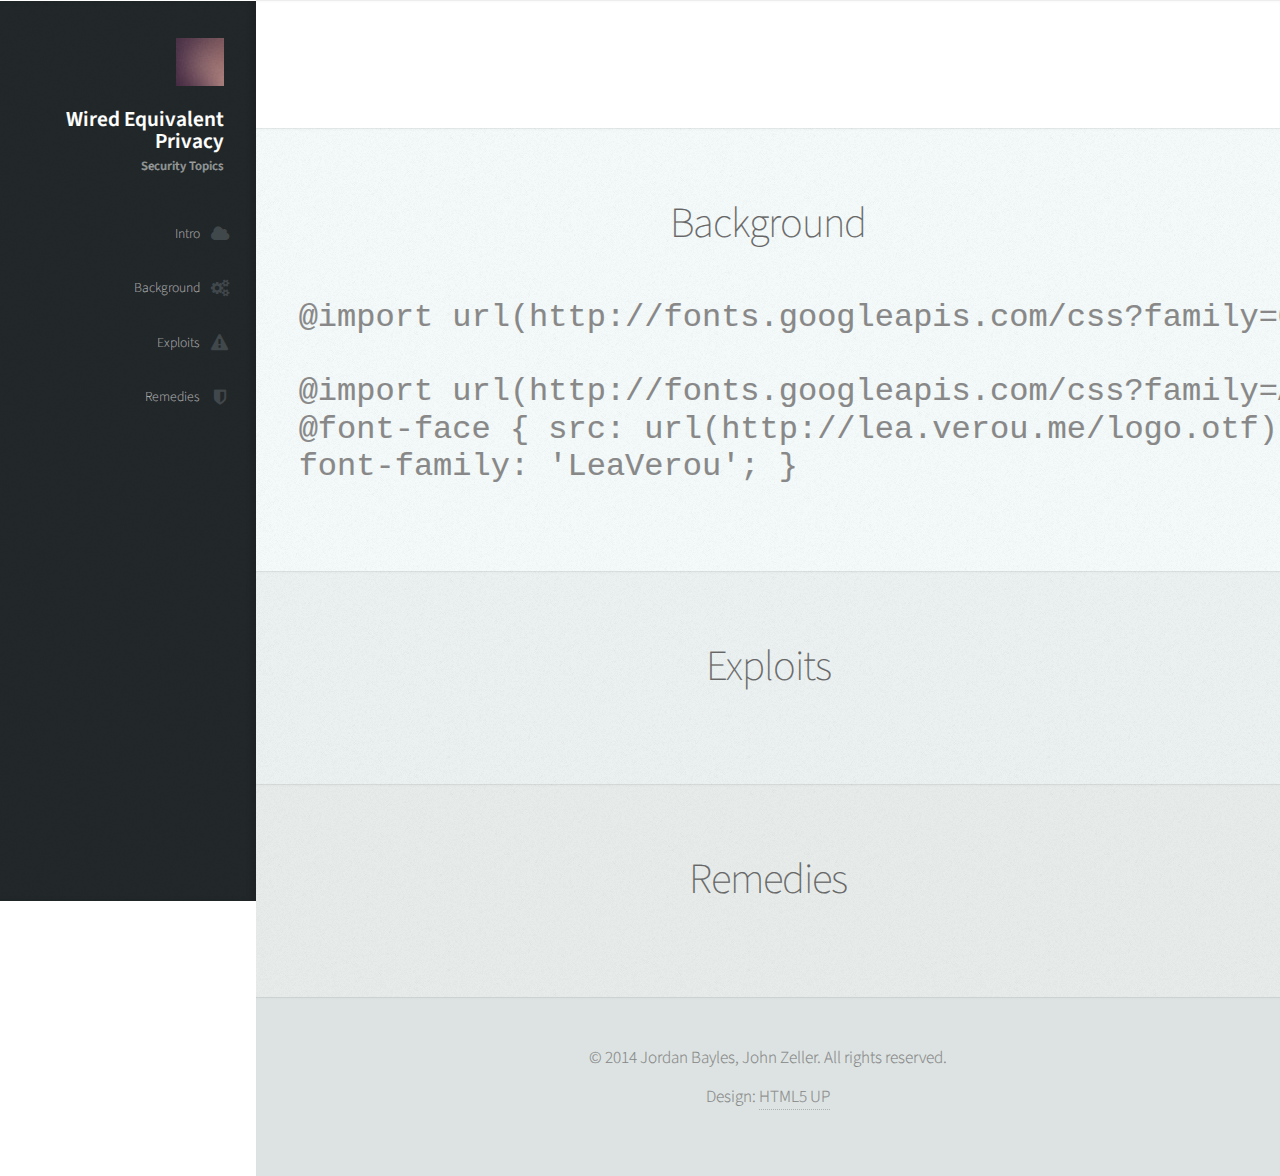
==== project/writeup/index.html @ 7724a708 "Got code inserting working" ====
<!DOCTYPE HTML>
<!--
	CONTENT:
		AUTHORS: Jordan Bayles, John Zeller
		DESCRIPTION: WEP security project for ECE 478: Network Security

	TEMPLATE:
	Prologue 1.2 by HTML5 UP
	html5up.net | @n33co
	Free for personal and commercial use under the CCA 3.0 license (html5up.net/license)
-->

<html>
	<head>
		<title>Wireless Network Security</title>
		<meta http-equiv="content-type" content="text/html; charset=utf-8" />
		<meta name="description" content="" />
		<meta name="keywords" content="" />
		<link href="http://fonts.googleapis.com/css?family=Source+Sans+Pro:200,300,400,600" rel="stylesheet" type="text/css" />
		<!--[if lte IE 8]><script src="js/html5shiv.js"></script><![endif]-->
		<script src="js/jquery.min.js"></script>
		<script src="js/skel.min.js"></script>
		<script src="js/skel-panels.min.js"></script>
		<script src="js/init.js"></script>
		<script src="https://google-code-prettify.googlecode.com/svn/loader/run_prettify.js?skin=doxy"></script>
		<noscript>
			<link rel="stylesheet" href="css/skel-noscript.css" />
			<link rel="stylesheet" href="css/style.css" />
			<link rel="stylesheet" href="css/style-wide.css" />
			<link rel="stylesheet" href="css/doxy.css" />
		</noscript>
		<!--[if lte IE 9]><link rel="stylesheet" href="css/ie9.css" /><![endif]-->
		<!--[if lte IE 8]><link rel="stylesheet" href="css/ie8.css" /><![endif]-->
	</head>
	<body>

		<!-- Header -->
			<div id="header" class="skel-panels-fixed">

				<div class="top">

					<!-- Logo -->
						<div id="logo">
							<span class="image avatar48"><img src="images/avatar.jpg" alt="" /></span>
							<h1 id="title">Wired Equivalent Privacy<h1>
              <span class="byline">Security Topics</span>
						</div>

					<!-- Nav -->
						<nav id="nav">
							<!--

								Prologue's nav expects links in one of two formats:
								
								1. Hash link (scrolls to a different section within the page)
								
								   <li><a href="#foobar" id="foobar-link" class="skel-panels-ignoreHref"><span class="fa fa-whatever-icon-you-want">Foobar</span></a></li>

								2. Standard link (sends the user to another page/site)

								   <li><a href="http://foobar.tld"><span class="fa fa-whatever-icon-you-want">Foobar</span></a></li>

							-->
							<ul>
								<li><a href="#top" id="top-link" class="skel-panels-ignoreHref"><span class="fa fa-cloud">Intro</span></a></li>
								<li><a href="#background" id="portfolio-link" class="skel-panels-ignoreHref"><span class="fa fa-cogs">Background</span></a></li>
								<li><a href="#exploits" id="about-link" class="skel-panels-ignoreHref"><span class="fa fa-exclamation-triangle">Exploits</span></a></li>
								<li><a href="#remedies" id="contact-link" class="skel-panels-ignoreHref"><span class="fa fa-shield">Remedies</span></a></li>
							</ul>
						</nav>

				</div>

				<div class="bottom">

					<!-- Social Icons
						<ul class="icons">
							<li><a href="#" class="fa fa-twitter solo"><span>Twitter</span></a></li>
							<li><a href="#" class="fa fa-facebook solo"><span>Facebook</span></a></li>
							<li><a href="#" class="fa fa-github solo"><span>Github</span></a></li>
							<li><a href="#" class="fa fa-dribbble solo"><span>Dribbble</span></a></li>
							<li><a href="#" class="fa fa-envelope solo"><span>Email</span></a></li>
						</ul>
					-->

				</div>

			</div>

		<!-- Main -->
			<div id="main">

				<!-- Intro -->
					<section id="top" class="one">
						<div class="container">

							<header>
							</header>

							<footer>
							</footer>

						</div>
					</section>

				<!-- Background -->
					<section id="background" class="two">
						<div class="container">

							<header>
								<h2>Background</h2>
							</header>
<pre class="prettyprint linenums">
@import url(http://fonts.googleapis.com/css?family=Questrial);

@import url(http://fonts.googleapis.com/css?family=Arvo);
@font-face { src: url(http://lea.verou.me/logo.otf);
font-family: 'LeaVerou'; }
</pre>
						</div>
					</section>

				<!-- Exploits -->
					<section id="exploits" class="three">
						<div class="container">

							<header>
								<h2>Exploits</h2>
							</header>

						</div>
					</section>

				<!-- Remedies -->
					<section id="remedies" class="four">
						<div class="container">

							<header>
								<h2>Remedies</h2>
							</header>

						</div>
					</section>

			</div>

		<!-- Footer -->
			<div id="footer">
				<!-- Copyright -->
					<div class="copyright">
						<p>&copy; 2014 Jordan Bayles, John Zeller. All rights reserved.</p>
						<ul class="menu">
							<li>Design: <a href="http://html5up.net">HTML5 UP</a></li>
						</ul>
					</div>
			</div>

	</body>
</html>
---- project/writeup/css/skel-noscript.css ----
/* Resets (http://meyerweb.com/eric/tools/css/reset/ | v2.0 | 20110126 | License: none (public domain)) */

	html,body,div,span,applet,object,iframe,h1,h2,h3,h4,h5,h6,p,blockquote,pre,a,abbr,acronym,address,big,cite,code,del,dfn,em,img,ins,kbd,q,s,samp,small,strike,strong,sub,sup,tt,var,b,u,i,center,dl,dt,dd,ol,ul,li,fieldset,form,label,legend,table,caption,tbody,tfoot,thead,tr,th,td,article,aside,canvas,details,embed,figure,figcaption,footer,header,hgroup,menu,nav,output,ruby,section,summary,time,mark,audio,video{margin:0;padding:0;border:0;font-size:100%;font:inherit;vertical-align:baseline;}article,aside,details,figcaption,figure,footer,header,hgroup,menu,nav,section{display:block;}body{line-height:1;}ol,ul{list-style:none;}blockquote,q{quotes:none;}blockquote:before,blockquote:after,q:before,q:after{content:'';content:none;}table{border-collapse:collapse;border-spacing:0;}body{-webkit-text-size-adjust:none}

/* Box Model */

	*, *:before, *:after {
		-moz-box-sizing: border-box;
		-webkit-box-sizing: border-box;
		-o-box-sizing: border-box;
		-ms-box-sizing: border-box;
		box-sizing: border-box;
	}

/* Container */

	body {
		min-width: 1200px;
	}

	.container {
		width: 1200px;
		margin-left: auto;
		margin-right: auto;
	}

	/* Modifiers */
	
		.container.small {
			width: 900px;
		}

		.container.big {
			width: 100%;
			max-width: 1500px;
			min-width: 1200px;
		}

/* Grid */

	/* Cells */

		.\31 2u { width: 100% }
		.\31 1u { width: 91.6666666667% }
		.\31 0u { width: 83.3333333333% }
		.\39 u { width: 75% }
		.\38 u { width: 66.6666666667% }
		.\37 u { width: 58.3333333333% }
		.\36 u { width: 50% }
		.\35 u { width: 41.6666666667% }
		.\34 u { width: 33.3333333333% }
		.\33 u { width: 25% }
		.\32 u { width: 16.6666666667% }
		.\31 u { width: 8.3333333333% }
		.\-11u { margin-left: 91.6666666667% }
		.\-10u { margin-left: 83.3333333333% }
		.\-9u { margin-left: 75% }
		.\-8u { margin-left: 66.6666666667% }
		.\-7u { margin-left: 58.3333333333% }
		.\-6u { margin-left: 50% }
		.\-5u { margin-left: 41.6666666667% }
		.\-4u { margin-left: 33.3333333333% }
		.\-3u { margin-left: 25% }
		.\-2u { margin-left: 16.6666666667% }
		.\-1u { margin-left: 8.3333333333% }

		.row > * {
			padding: 40px 0 0 40px;
			float: left;
			-moz-box-sizing: border-box;
			-webkit-box-sizing: border-box;
			-o-box-sizing: border-box;
			-ms-box-sizing: border-box;
			box-sizing: border-box;
		}

		.row + .row > * {
			padding-top: 40px;
		}

		.row {
			margin-left: -40px;
		}

	/* Rows */

		.row:after {
			content: '';
			display: block;
			clear: both;
			height: 0;
		}

		.row:first-child > * {
			padding-top: 0;
		}

		.row > * {
			padding-top: 0;
		}

		/* Modifiers */

			/* Flush */

				.row.flush {
					margin-left: 0;
				}

				.row.flush > * {
					padding: 0 !important;
				}

			/* Quarter */

				.row.quarter > * {
					padding: 10px 0 0 10px;
				}

				.row.quarter + .row.quarter > * {
					padding-top: 10px;
				}

				.row.quarter {
					margin-left: -10px;
				}

			/* Half */

				.row.half > * {
					padding: 20px 0 0 20px;
				}

				.row.half + .row.half > * {
					padding-top: 20px;
				}

				.row.half {
					margin-left: -20px;
				}

			/* One and (a) Half */

				.row.oneandhalf > * {
					padding: 60px 0 0 60px;
				}

				.row.oneandhalf + .row.oneandhalf > * {
					padding-top: 60px;
				}

				.row.oneandhalf {
					margin-left: -60px;
				}

			/* Double */

				.row.double > * {
					padding: 80px 0 0 80px;
				}

				.row.double + .row.double > * {
					padding-top: 80px;
				}

				.row.double {
					margin-left: -80px;
				}
---- project/writeup/css/style.css ----
@charset 'UTF-8';

@font-face{font-family:'FontAwesome';src:url('font/fontawesome-webfont.eot?v=4.0.1');src:url('font/fontawesome-webfont.eot?#iefix&v=4.0.1') format('embedded-opentype'),url('font/fontawesome-webfont.woff?v=4.0.1') format('woff'),url('font/fontawesome-webfont.ttf?v=4.0.1') format('truetype'),url('font/fontawesome-webfont.svg?v=4.0.1#fontawesomeregular') format('svg');font-weight:normal;font-style:normal}

/*
	Prologue 1.2 by HTML5 UP
	html5up.net | @n33co
	Free for personal and commercial use under the CCA 3.0 license (html5up.net/license)
*/

/*********************************************************************************/
/* Basic                                                                         */
/*********************************************************************************/

	body
	{
		background: #fff;
	}

	body,input,textarea,select
	{
		font-family: 'Source Sans Pro', sans-serif;
		font-size: 19pt;
		font-weight: 300;
		line-height: 1.75em;
		color: #888;
		-webkit-text-stroke: 0.15px;
	}

	h1,h2,h3,h4,h5,h6
	{
		font-weight: 200;
		color: #666;
		line-height: 1.5em;
	}
	
		h1 a, h2 a, h3 a, h4 a, h5 a, h6 a
		{
			color: inherit;
			text-decoration: none;
		}

		h1 strong, h2 strong, h3 strong, h4 strong, h5 strong, h6 strong
		{
			font-weight: 300;
		}
		
		h2
		{
			font-size: 2em;
			letter-spacing: -1px;
		}
		
			h2.alt
			{
				color: #888;
			}
			
			h2.alt strong
			{
				color: #666;
			}

		h3
		{
			font-size: 1.5em;
		}

	header
	{
		margin: 0 0 2em 0;
	}

	footer
	{
		margin: 2em 0 0 0;
	}

	strong, b
	{
		font-weight: 300;
		color: #666;
	}
	
	em, i
	{
		font-style: italic;
	}

	a
	{
		text-decoration: none;
		color: inherit;
		border-bottom: dotted 1px rgba(128,128,128,0.5);
		-moz-transition: color 0.35s ease-in-out, border-bottom-color 0.35s ease-in-out;
		-webkit-transition: color 0.35s ease-in-out, border-bottom-color 0.35s ease-in-out;
		-o-transition: color 0.35s ease-in-out, border-bottom-color 0.35s ease-in-out;
		-ms-transition: color 0.35s ease-in-out, border-bottom-color 0.35s ease-in-out;
		transition: color 0.35s ease-in-out, border-bottom-color 0.35s ease-in-out;
		outline: 0;
	}

		a:hover
		{
			color: #E27689;
			border-bottom-color: rgba(255,255,255,0);
		}

	sub
	{
		position: relative;
		top: 0.5em;
		font-size: 0.8em;
	}
	
	sup
	{
		position: relative;
		top: -0.5em;
		font-size: 0.8em;
	}
	
	hr
	{
		border: 0;
		border-top: solid 1px #ddd;
	}
	
	blockquote
	{
		border-left: solid 0.5em #ddd;
		padding: 1em 0 1em 2em;
		font-style: italic;
	}
	
	p, ul, ol, dl, table
	{
		margin-bottom: 2em;
	}

	br.clear
	{
		clear: both;
	}

	/* Sections/Articles */
	
		section,
		article
		{
			margin-bottom: 3em;
		}
		
		section > :last-child,
		article > :last-child,
		section > .container > :last-child,
		article > .container > :last-child
		{
			margin-bottom: 0;
		}

		section:last-child,
		article:last-child
		{
			margin-bottom: 0;
		}

		.row > section,
		.row > article
		{
			margin-bottom: 0;
		}

	/* Images */

		.image
		{
			display: inline-block;
			border: 0;
		}
		
			.image img
			{
				display: block;
				width: 100%;
			}
			
			.image.avatar48
			{
				width: 48px;
				height: 48px;
				background: #f00;
			}
			
				.image.avatar48 img
				{
					width: 48px;
					height: 48px;
				}

			.image.full
			{
				display: block;
				width: 100%;
			}
			
			.image.featured
			{
				display: block;
				width: 100%;
				margin: 0 0 2em 0;
			}
			
			.image.left
			{
				float: left;
				margin: 0 2em 2em 0;
			}
			
			.image.centered
			{
				display: block;
				margin: 0 0 2em 0;
			}

				.image.centered img
				{
					margin: 0 auto;
					width: auto;
				}

	/* Lists */

		ul.default
		{
			list-style: disc;
			padding-left: 1em;
		}
		
			ul.default li
			{
				padding-left: 0.5em;
			}		

		ul.icons
		{
			cursor: default;
		}	
		
			ul.icons li
			{
				display: inline-block;
			}
			
				ul.icons a
				{
					display: inline-block;
					width: 2em;
					height: 2em;
					line-height: 2em;
					text-align: center;
					border: 0;
				}

		ul.menu
		{
			cursor: default;
		}
		
			ul.menu li
			{
				display: inline-block;
				line-height: 1em;
				border-left: solid 1px rgba(128,128,128,0.35);
				padding: 0 0 0 0.5em;
				margin: 0 0 0 0.5em;
			}
			
			ul.menu li:first-child
			{
				border-left: 0;
				padding-left: 0;
				margin-left: 0;
			}

		ol.default
		{
			list-style: decimal;
			padding-left: 1.25em;
		}

			ol.default li
			{
				padding-left: 0.25em;
			}

	/* Forms */

		form
		{
		}
		
			form label
			{
				display: block;
				text-align: left;
				margin-bottom: 0.5em;
			}
		
			form input.text,
			form select,
			form textarea
			{
				position: relative;
				-webkit-appearance: none;
				display: block;
				border: 0;
				background: #fff;
				background: rgba(255,255,255,0.75);
				width: 100%;
				border-radius: 0.35em;
				padding: 0.75em 1em 0.75em 1em;
				box-shadow: inset 0 0.1em 0.1em 0 rgba(0,0,0,0.05);
				border: solid 1px rgba(0,0,0,0.15);
				-moz-transition: all 0.35s ease-in-out;
				-webkit-transition: all 0.35s ease-in-out;
				-o-transition: all 0.35s ease-in-out;
				-ms-transition: all 0.35s ease-in-out;
				transition: all 0.35s ease-in-out;
			}

				form input.text:hover,
				form select:hover,
				form textarea:hover
				{
				}

				form input.text:focus,
				form select:focus,
				form textarea:focus
				{
					box-shadow: 0 0 2px 1px #8ededc;
					background: #fff;
				}
				
				form textarea
				{
					min-height: 14em;
				}

				form .formerize-placeholder
				{
					color: #555 !important;
				}

				form ::-webkit-input-placeholder
				{
					color: #555 !important;
				}

				form :-moz-placeholder
				{
					color: #555 !important;
				}

				form ::-moz-placeholder
				{
					color: #555 !important;
				}

				form :-ms-input-placeholder
				{
					color: #555 !important;
				}

				form ::-moz-focus-inner
				{
					border: 0;
				}
			
	/* Tables */
	
		table
		{
			width: 100%;
		}
		
			table.default
			{
				width: 100%;
				text-align: left;
			}
			
				table.default tbody tr:nth-child(2n+2)
				{
					background: #f4f4f4;
				}
				
				table.default td
				{
					padding: 0.5em 1em 0.5em 1em;
				}
				
				table.default th
				{
					text-align: left;
					padding: 0.5em 1em 0.5em 1em;
					color: #fff;
					background: #222729 url('images/overlay.png');
				}
			
				table.default thead
				{
					background: #444;
					color: #fff;
				}
				
				table.default tfoot
				{
					background: #eee;
				}
				
				table.default tbody
				{
				}

	/* Buttons */
		
		.button
		{
			position: relative;
			display: inline-block;
			border-radius: 0.35em;
			color: #fff !important;
			text-decoration: none;
			padding: 0.75em 2.5em 0.75em 2.5em;
			background-color: #8ebebc;
			border: 0;
			cursor: pointer;
			background-image: -moz-linear-gradient(top, rgba(0,0,0,0), rgba(0,0,0,0.15)), url('images/overlay.png');
			background-image: -webkit-linear-gradient(top, rgba(0,0,0,0), rgba(0,0,0,0.15)), url('images/overlay.png');
			background-image: -o-linear-gradient(top, rgba(0,0,0,0), rgba(0,0,0,0.15)), url('images/overlay.png');
			background-image: -ms-linear-gradient(top, rgba(0,0,0,0), rgba(0,0,0,0.15)), url('images/overlay.png');
			background-image: linear-gradient(top, rgba(0,0,0,0), rgba(0,0,0,0.15)), url('images/overlay.png');			
			-moz-transition: background-color 0.35s ease-in-out;
			-webkit-transition: background-color 0.35s ease-in-out;
			-o-transition: background-color 0.35s ease-in-out;
			-ms-transition: background-color 0.35s ease-in-out;
			transition: background-color 0.35s ease-in-out;
		}

			.button:hover
			{
				background-color: #9ececc;
			}
			
			.button:active
			{
				background-color: #7eaeac;
			}
		
	/* Item */
	
		.item
		{
			box-shadow: 0 0.05em 0.15em 0 rgba(0,0,0,0.05);
			margin-bottom: 40px;
		}

		.item header
		{
			background: #fff;
			margin: 0;
			padding: 1em 0 1em 0;
			font-size: 0.8em;
		}

		.item header h3
		{
			font-size: 1em;
		}

/*********************************************************************************/
/* Code / pre 
/*********************************************************************************/
pre {
	font-family: "Courier New", 'Consolas', Monaco, 'Andale Mono', 'Lucida Console', monospace;
	hyphens: none;
	text-align:left;
	font-size: 1.5em;
}

/*********************************************************************************/
/* Icons                                                                         */
/* Powered by Font Awesome by Dave Gandy | http://fontawesome.io                 */
/* Licensed under the SIL OFL 1.1 (font), MIT (CSS)                              */
/*********************************************************************************/

	.fa
	{
		text-decoration: none;
	}

		.fa.solo
		{
		}
		
			.fa.solo span
			{
				display: none;
			}

		.fa:before
		{
			display:inline-block;
			font-family: FontAwesome;
			font-size: 1.25em;
			text-decoration: none;
			font-style: normal;
			font-weight: normal;
			line-height: 1;
			-webkit-font-smoothing:antialiased;
			-moz-osx-font-smoothing:grayscale;
		}

		.fa-lg{font-size:1.3333333333333333em;line-height:.75em;vertical-align:-15%}
		.fa-2x{font-size:2em}
		.fa-3x{font-size:3em}
		.fa-4x{font-size:4em}
		.fa-5x{font-size:5em}
		.fa-fw{width:1.2857142857142858em;text-align:center}
		.fa-ul{padding-left:0;margin-left:2.142857142857143em;list-style-type:none}.fa-ul>li{position:relative}
		.fa-li{position:absolute;left:-2.142857142857143em;width:2.142857142857143em;top:.14285714285714285em;text-align:center}.fa-li.fa-lg{left:-1.8571428571428572em}
		.fa-border{padding:.2em .25em .15em;border:solid .08em #eee;border-radius:.1em}
		.pull-right{float:right}
		.pull-left{float:left}
		.fa.pull-left{margin-right:.3em}
		.fa.pull-right{margin-left:.3em}
		.fa-spin{-webkit-animation:spin 2s infinite linear;-moz-animation:spin 2s infinite linear;-o-animation:spin 2s infinite linear;animation:spin 2s infinite linear}
		@-moz-keyframes spin{0%{-moz-transform:rotate(0deg)} 100%{-moz-transform:rotate(359deg)}}@-webkit-keyframes spin{0%{-webkit-transform:rotate(0deg)} 100%{-webkit-transform:rotate(359deg)}}@-o-keyframes spin{0%{-o-transform:rotate(0deg)} 100%{-o-transform:rotate(359deg)}}@-ms-keyframes spin{0%{-ms-transform:rotate(0deg)} 100%{-ms-transform:rotate(359deg)}}@keyframes spin{0%{transform:rotate(0deg)} 100%{transform:rotate(359deg)}}.fa-rotate-90{filter:progid:DXImageTransform.Microsoft.BasicImage(rotation=1);-webkit-transform:rotate(90deg);-moz-transform:rotate(90deg);-ms-transform:rotate(90deg);-o-transform:rotate(90deg);transform:rotate(90deg)}
		.fa-rotate-180{filter:progid:DXImageTransform.Microsoft.BasicImage(rotation=2);-webkit-transform:rotate(180deg);-moz-transform:rotate(180deg);-ms-transform:rotate(180deg);-o-transform:rotate(180deg);transform:rotate(180deg)}
		.fa-rotate-270{filter:progid:DXImageTransform.Microsoft.BasicImage(rotation=3);-webkit-transform:rotate(270deg);-moz-transform:rotate(270deg);-ms-transform:rotate(270deg);-o-transform:rotate(270deg);transform:rotate(270deg)}
		.fa-flip-horizontal{filter:progid:DXImageTransform.Microsoft.BasicImage(rotation=0, mirror=1);-webkit-transform:scale(-1, 1);-moz-transform:scale(-1, 1);-ms-transform:scale(-1, 1);-o-transform:scale(-1, 1);transform:scale(-1, 1)}
		.fa-flip-vertical{filter:progid:DXImageTransform.Microsoft.BasicImage(rotation=2, mirror=1);-webkit-transform:scale(1, -1);-moz-transform:scale(1, -1);-ms-transform:scale(1, -1);-o-transform:scale(1, -1);transform:scale(1, -1)}
		.fa-stack{position:relative;display:inline-block;width:2em;height:2em;line-height:2em;vertical-align:middle}
		.fa-stack-1x,.fa-stack-2x{position:absolute;left:0;width:100%;text-align:center}
		.fa-stack-1x{line-height:inherit}
		.fa-stack-2x{font-size:2em}
		.fa-inverse{color:#fff}
		.fa-glass:before{content:"\f000"}
		.fa-music:before{content:"\f001"}
		.fa-search:before{content:"\f002"}
		.fa-envelope-o:before{content:"\f003"}
		.fa-heart:before{content:"\f004"}
		.fa-star:before{content:"\f005"}
		.fa-star-o:before{content:"\f006"}
		.fa-user:before{content:"\f007"}
		.fa-film:before{content:"\f008"}
		.fa-th-large:before{content:"\f009"}
		.fa-th:before{content:"\f00a"}
		.fa-th-list:before{content:"\f00b"}
		.fa-check:before{content:"\f00c"}
		.fa-times:before{content:"\f00d"}
		.fa-search-plus:before{content:"\f00e"}
		.fa-search-minus:before{content:"\f010"}
		.fa-power-off:before{content:"\f011"}
		.fa-signal:before{content:"\f012"}
		.fa-gear:before,.fa-cog:before{content:"\f013"}
		.fa-trash-o:before{content:"\f014"}
		.fa-home:before{content:"\f015"}
		.fa-file-o:before{content:"\f016"}
		.fa-clock-o:before{content:"\f017"}
		.fa-road:before{content:"\f018"}
		.fa-download:before{content:"\f019"}
		.fa-arrow-circle-o-down:before{content:"\f01a"}
		.fa-arrow-circle-o-up:before{content:"\f01b"}
		.fa-inbox:before{content:"\f01c"}
		.fa-play-circle-o:before{content:"\f01d"}
		.fa-rotate-right:before,.fa-repeat:before{content:"\f01e"}
		.fa-refresh:before{content:"\f021"}
		.fa-list-alt:before{content:"\f022"}
		.fa-lock:before{content:"\f023"}
		.fa-flag:before{content:"\f024"}
		.fa-headphones:before{content:"\f025"}
		.fa-volume-off:before{content:"\f026"}
		.fa-volume-down:before{content:"\f027"}
		.fa-volume-up:before{content:"\f028"}
		.fa-qrcode:before{content:"\f029"}
		.fa-barcode:before{content:"\f02a"}
		.fa-tag:before{content:"\f02b"}
		.fa-tags:before{content:"\f02c"}
		.fa-book:before{content:"\f02d"}
		.fa-bookmark:before{content:"\f02e"}
		.fa-print:before{content:"\f02f"}
		.fa-camera:before{content:"\f030"}
		.fa-font:before{content:"\f031"}
		.fa-bold:before{content:"\f032"}
		.fa-italic:before{content:"\f033"}
		.fa-text-height:before{content:"\f034"}
		.fa-text-width:before{content:"\f035"}
		.fa-align-left:before{content:"\f036"}
		.fa-align-center:before{content:"\f037"}
		.fa-align-right:before{content:"\f038"}
		.fa-align-justify:before{content:"\f039"}
		.fa-list:before{content:"\f03a"}
		.fa-dedent:before,.fa-outdent:before{content:"\f03b"}
		.fa-indent:before{content:"\f03c"}
		.fa-video-camera:before{content:"\f03d"}
		.fa-picture-o:before{content:"\f03e"}
		.fa-pencil:before{content:"\f040"}
		.fa-map-marker:before{content:"\f041"}
		.fa-adjust:before{content:"\f042"}
		.fa-tint:before{content:"\f043"}
		.fa-edit:before,.fa-pencil-square-o:before{content:"\f044"}
		.fa-share-square-o:before{content:"\f045"}
		.fa-check-square-o:before{content:"\f046"}
		.fa-move:before{content:"\f047"}
		.fa-step-backward:before{content:"\f048"}
		.fa-fast-backward:before{content:"\f049"}
		.fa-backward:before{content:"\f04a"}
		.fa-play:before{content:"\f04b"}
		.fa-pause:before{content:"\f04c"}
		.fa-stop:before{content:"\f04d"}
		.fa-forward:before{content:"\f04e"}
		.fa-fast-forward:before{content:"\f050"}
		.fa-step-forward:before{content:"\f051"}
		.fa-eject:before{content:"\f052"}
		.fa-chevron-left:before{content:"\f053"}
		.fa-chevron-right:before{content:"\f054"}
		.fa-plus-circle:before{content:"\f055"}
		.fa-minus-circle:before{content:"\f056"}
		.fa-times-circle:before{content:"\f057"}
		.fa-check-circle:before{content:"\f058"}
		.fa-question-circle:before{content:"\f059"}
		.fa-info-circle:before{content:"\f05a"}
		.fa-crosshairs:before{content:"\f05b"}
		.fa-times-circle-o:before{content:"\f05c"}
		.fa-check-circle-o:before{content:"\f05d"}
		.fa-ban:before{content:"\f05e"}
		.fa-arrow-left:before{content:"\f060"}
		.fa-arrow-right:before{content:"\f061"}
		.fa-arrow-up:before{content:"\f062"}
		.fa-arrow-down:before{content:"\f063"}
		.fa-mail-forward:before,.fa-share:before{content:"\f064"}
		.fa-resize-full:before{content:"\f065"}
		.fa-resize-small:before{content:"\f066"}
		.fa-plus:before{content:"\f067"}
		.fa-minus:before{content:"\f068"}
		.fa-asterisk:before{content:"\f069"}
		.fa-exclamation-circle:before{content:"\f06a"}
		.fa-gift:before{content:"\f06b"}
		.fa-leaf:before{content:"\f06c"}
		.fa-fire:before{content:"\f06d"}
		.fa-eye:before{content:"\f06e"}
		.fa-eye-slash:before{content:"\f070"}
		.fa-warning:before,.fa-exclamation-triangle:before{content:"\f071"}
		.fa-plane:before{content:"\f072"}
		.fa-calendar:before{content:"\f073"}
		.fa-random:before{content:"\f074"}
		.fa-comment:before{content:"\f075"}
		.fa-magnet:before{content:"\f076"}
		.fa-chevron-up:before{content:"\f077"}
		.fa-chevron-down:before{content:"\f078"}
		.fa-retweet:before{content:"\f079"}
		.fa-shopping-cart:before{content:"\f07a"}
		.fa-folder:before{content:"\f07b"}
		.fa-folder-open:before{content:"\f07c"}
		.fa-resize-vertical:before{content:"\f07d"}
		.fa-resize-horizontal:before{content:"\f07e"}
		.fa-bar-chart-o:before{content:"\f080"}
		.fa-twitter-square:before{content:"\f081"}
		.fa-facebook-square:before{content:"\f082"}
		.fa-camera-retro:before{content:"\f083"}
		.fa-key:before{content:"\f084"}
		.fa-gears:before,.fa-cogs:before{content:"\f085"}
		.fa-comments:before{content:"\f086"}
		.fa-thumbs-o-up:before{content:"\f087"}
		.fa-thumbs-o-down:before{content:"\f088"}
		.fa-star-half:before{content:"\f089"}
		.fa-heart-o:before{content:"\f08a"}
		.fa-sign-out:before{content:"\f08b"}
		.fa-linkedin-square:before{content:"\f08c"}
		.fa-thumb-tack:before{content:"\f08d"}
		.fa-external-link:before{content:"\f08e"}
		.fa-sign-in:before{content:"\f090"}
		.fa-trophy:before{content:"\f091"}
		.fa-github-square:before{content:"\f092"}
		.fa-upload:before{content:"\f093"}
		.fa-lemon-o:before{content:"\f094"}
		.fa-phone:before{content:"\f095"}
		.fa-square-o:before{content:"\f096"}
		.fa-bookmark-o:before{content:"\f097"}
		.fa-phone-square:before{content:"\f098"}
		.fa-twitter:before{content:"\f099"}
		.fa-facebook:before{content:"\f09a"}
		.fa-github:before{content:"\f09b"}
		.fa-unlock:before{content:"\f09c"}
		.fa-credit-card:before{content:"\f09d"}
		.fa-rss:before{content:"\f09e"}
		.fa-hdd-o:before{content:"\f0a0"}
		.fa-bullhorn:before{content:"\f0a1"}
		.fa-bell:before{content:"\f0f3"}
		.fa-certificate:before{content:"\f0a3"}
		.fa-hand-o-right:before{content:"\f0a4"}
		.fa-hand-o-left:before{content:"\f0a5"}
		.fa-hand-o-up:before{content:"\f0a6"}
		.fa-hand-o-down:before{content:"\f0a7"}
		.fa-arrow-circle-left:before{content:"\f0a8"}
		.fa-arrow-circle-right:before{content:"\f0a9"}
		.fa-arrow-circle-up:before{content:"\f0aa"}
		.fa-arrow-circle-down:before{content:"\f0ab"}
		.fa-globe:before{content:"\f0ac"}
		.fa-wrench:before{content:"\f0ad"}
		.fa-tasks:before{content:"\f0ae"}
		.fa-filter:before{content:"\f0b0"}
		.fa-briefcase:before{content:"\f0b1"}
		.fa-fullscreen:before{content:"\f0b2"}
		.fa-group:before{content:"\f0c0"}
		.fa-chain:before,.fa-link:before{content:"\f0c1"}
		.fa-cloud:before{content:"\f0c2"}
		.fa-flask:before{content:"\f0c3"}
		.fa-cut:before,.fa-scissors:before{content:"\f0c4"}
		.fa-copy:before,.fa-files-o:before{content:"\f0c5"}
		.fa-paperclip:before{content:"\f0c6"}
		.fa-save:before,.fa-floppy-o:before{content:"\f0c7"}
		.fa-square:before{content:"\f0c8"}
		.fa-reorder:before{content:"\f0c9"}
		.fa-list-ul:before{content:"\f0ca"}
		.fa-list-ol:before{content:"\f0cb"}
		.fa-strikethrough:before{content:"\f0cc"}
		.fa-underline:before{content:"\f0cd"}
		.fa-table:before{content:"\f0ce"}
		.fa-magic:before{content:"\f0d0"}
		.fa-truck:before{content:"\f0d1"}
		.fa-pinterest:before{content:"\f0d2"}
		.fa-pinterest-square:before{content:"\f0d3"}
		.fa-google-plus-square:before{content:"\f0d4"}
		.fa-google-plus:before{content:"\f0d5"}
		.fa-money:before{content:"\f0d6"}
		.fa-caret-down:before{content:"\f0d7"}
		.fa-caret-up:before{content:"\f0d8"}
		.fa-caret-left:before{content:"\f0d9"}
		.fa-caret-right:before{content:"\f0da"}
		.fa-columns:before{content:"\f0db"}
		.fa-unsorted:before,.fa-sort:before{content:"\f0dc"}
		.fa-sort-down:before,.fa-sort-asc:before{content:"\f0dd"}
		.fa-sort-up:before,.fa-sort-desc:before{content:"\f0de"}
		.fa-envelope:before{content:"\f0e0"}
		.fa-linkedin:before{content:"\f0e1"}
		.fa-rotate-left:before,.fa-undo:before{content:"\f0e2"}
		.fa-legal:before,.fa-gavel:before{content:"\f0e3"}
		.fa-dashboard:before,.fa-tachometer:before{content:"\f0e4"}
		.fa-comment-o:before{content:"\f0e5"}
		.fa-comments-o:before{content:"\f0e6"}
		.fa-flash:before,.fa-bolt:before{content:"\f0e7"}
		.fa-sitemap:before{content:"\f0e8"}
		.fa-umbrella:before{content:"\f0e9"}
		.fa-paste:before,.fa-clipboard:before{content:"\f0ea"}
		.fa-lightbulb-o:before{content:"\f0eb"}
		.fa-exchange:before{content:"\f0ec"}
		.fa-cloud-download:before{content:"\f0ed"}
		.fa-cloud-upload:before{content:"\f0ee"}
		.fa-user-md:before{content:"\f0f0"}
		.fa-stethoscope:before{content:"\f0f1"}
		.fa-suitcase:before{content:"\f0f2"}
		.fa-bell-o:before{content:"\f0a2"}
		.fa-coffee:before{content:"\f0f4"}
		.fa-cutlery:before{content:"\f0f5"}
		.fa-file-text-o:before{content:"\f0f6"}
		.fa-building:before{content:"\f0f7"}
		.fa-hospital:before{content:"\f0f8"}
		.fa-ambulance:before{content:"\f0f9"}
		.fa-medkit:before{content:"\f0fa"}
		.fa-fighter-jet:before{content:"\f0fb"}
		.fa-beer:before{content:"\f0fc"}
		.fa-h-square:before{content:"\f0fd"}
		.fa-plus-square:before{content:"\f0fe"}
		.fa-angle-double-left:before{content:"\f100"}
		.fa-angle-double-right:before{content:"\f101"}
		.fa-angle-double-up:before{content:"\f102"}
		.fa-angle-double-down:before{content:"\f103"}
		.fa-angle-left:before{content:"\f104"}
		.fa-angle-right:before{content:"\f105"}
		.fa-angle-up:before{content:"\f106"}
		.fa-angle-down:before{content:"\f107"}
		.fa-desktop:before{content:"\f108"}
		.fa-laptop:before{content:"\f109"}
		.fa-tablet:before{content:"\f10a"}
		.fa-mobile-phone:before,.fa-mobile:before{content:"\f10b"}
		.fa-circle-o:before{content:"\f10c"}
		.fa-quote-left:before{content:"\f10d"}
		.fa-quote-right:before{content:"\f10e"}
		.fa-spinner:before{content:"\f110"}
		.fa-circle:before{content:"\f111"}
		.fa-mail-reply:before,.fa-reply:before{content:"\f112"}
		.fa-github-alt:before{content:"\f113"}
		.fa-folder-o:before{content:"\f114"}
		.fa-folder-open-o:before{content:"\f115"}
		.fa-expand-o:before{content:"\f116"}
		.fa-collapse-o:before{content:"\f117"}
		.fa-smile-o:before{content:"\f118"}
		.fa-frown-o:before{content:"\f119"}
		.fa-meh-o:before{content:"\f11a"}
		.fa-gamepad:before{content:"\f11b"}
		.fa-keyboard-o:before{content:"\f11c"}
		.fa-flag-o:before{content:"\f11d"}
		.fa-flag-checkered:before{content:"\f11e"}
		.fa-terminal:before{content:"\f120"}
		.fa-code:before{content:"\f121"}
		.fa-reply-all:before{content:"\f122"}
		.fa-mail-reply-all:before{content:"\f122"}
		.fa-star-half-empty:before,.fa-star-half-full:before,.fa-star-half-o:before{content:"\f123"}
		.fa-location-arrow:before{content:"\f124"}
		.fa-crop:before{content:"\f125"}
		.fa-code-fork:before{content:"\f126"}
		.fa-unlink:before,.fa-chain-broken:before{content:"\f127"}
		.fa-question:before{content:"\f128"}
		.fa-info:before{content:"\f129"}
		.fa-exclamation:before{content:"\f12a"}
		.fa-superscript:before{content:"\f12b"}
		.fa-subscript:before{content:"\f12c"}
		.fa-eraser:before{content:"\f12d"}
		.fa-puzzle-piece:before{content:"\f12e"}
		.fa-microphone:before{content:"\f130"}
		.fa-microphone-slash:before{content:"\f131"}
		.fa-shield:before{content:"\f132"}
		.fa-calendar-o:before{content:"\f133"}
		.fa-fire-extinguisher:before{content:"\f134"}
		.fa-rocket:before{content:"\f135"}
		.fa-maxcdn:before{content:"\f136"}
		.fa-chevron-circle-left:before{content:"\f137"}
		.fa-chevron-circle-right:before{content:"\f138"}
		.fa-chevron-circle-up:before{content:"\f139"}
		.fa-chevron-circle-down:before{content:"\f13a"}
		.fa-html5:before{content:"\f13b"}
		.fa-css3:before{content:"\f13c"}
		.fa-anchor:before{content:"\f13d"}
		.fa-unlock-o:before{content:"\f13e"}
		.fa-bullseye:before{content:"\f140"}
		.fa-ellipsis-horizontal:before{content:"\f141"}
		.fa-ellipsis-vertical:before{content:"\f142"}
		.fa-rss-square:before{content:"\f143"}
		.fa-play-circle:before{content:"\f144"}
		.fa-ticket:before{content:"\f145"}
		.fa-minus-square:before{content:"\f146"}
		.fa-minus-square-o:before{content:"\f147"}
		.fa-level-up:before{content:"\f148"}
		.fa-level-down:before{content:"\f149"}
		.fa-check-square:before{content:"\f14a"}
		.fa-pencil-square:before{content:"\f14b"}
		.fa-external-link-square:before{content:"\f14c"}
		.fa-share-square:before{content:"\f14d"}
		.fa-compass:before{content:"\f14e"}
		.fa-toggle-down:before,.fa-caret-square-o-down:before{content:"\f150"}
		.fa-toggle-up:before,.fa-caret-square-o-up:before{content:"\f151"}
		.fa-toggle-right:before,.fa-caret-square-o-right:before{content:"\f152"}
		.fa-euro:before,.fa-eur:before{content:"\f153"}
		.fa-gbp:before{content:"\f154"}
		.fa-dollar:before,.fa-usd:before{content:"\f155"}
		.fa-rupee:before,.fa-inr:before{content:"\f156"}
		.fa-cny:before,.fa-rmb:before,.fa-yen:before,.fa-jpy:before{content:"\f157"}
		.fa-ruble:before,.fa-rouble:before,.fa-rub:before{content:"\f158"}
		.fa-won:before,.fa-krw:before{content:"\f159"}
		.fa-bitcoin:before,.fa-btc:before{content:"\f15a"}
		.fa-file:before{content:"\f15b"}
		.fa-file-text:before{content:"\f15c"}
		.fa-sort-alpha-asc:before{content:"\f15d"}
		.fa-sort-alpha-desc:before{content:"\f15e"}
		.fa-sort-amount-asc:before{content:"\f160"}
		.fa-sort-amount-desc:before{content:"\f161"}
		.fa-sort-numeric-asc:before{content:"\f162"}
		.fa-sort-numeric-desc:before{content:"\f163"}
		.fa-thumbs-up:before{content:"\f164"}
		.fa-thumbs-down:before{content:"\f165"}
		.fa-youtube-square:before{content:"\f166"}
		.fa-youtube:before{content:"\f167"}
		.fa-xing:before{content:"\f168"}
		.fa-xing-square:before{content:"\f169"}
		.fa-youtube-play:before{content:"\f16a"}
		.fa-dropbox:before{content:"\f16b"}
		.fa-stack-overflow:before{content:"\f16c"}
		.fa-instagram:before{content:"\f16d"}
		.fa-flickr:before{content:"\f16e"}
		.fa-adn:before{content:"\f170"}
		.fa-bitbucket:before{content:"\f171"}
		.fa-bitbucket-square:before{content:"\f172"}
		.fa-tumblr:before{content:"\f173"}
		.fa-tumblr-square:before{content:"\f174"}
		.fa-long-arrow-down:before{content:"\f175"}
		.fa-long-arrow-up:before{content:"\f176"}
		.fa-long-arrow-left:before{content:"\f177"}
		.fa-long-arrow-right:before{content:"\f178"}
		.fa-apple:before{content:"\f179"}
		.fa-windows:before{content:"\f17a"}
		.fa-android:before{content:"\f17b"}
		.fa-linux:before{content:"\f17c"}
		.fa-dribbble:before{content:"\f17d"}
		.fa-skype:before{content:"\f17e"}
		.fa-foursquare:before{content:"\f180"}
		.fa-trello:before{content:"\f181"}
		.fa-female:before{content:"\f182"}
		.fa-male:before{content:"\f183"}
		.fa-gittip:before{content:"\f184"}
		.fa-sun-o:before{content:"\f185"}
		.fa-moon-o:before{content:"\f186"}
		.fa-archive:before{content:"\f187"}
		.fa-bug:before{content:"\f188"}
		.fa-vk:before{content:"\f189"}
		.fa-weibo:before{content:"\f18a"}
		.fa-renren:before{content:"\f18b"}
		.fa-pagelines:before{content:"\f18c"}
		.fa-stack-exchange:before{content:"\f18d"}
		.fa-arrow-circle-o-right:before{content:"\f18e"}
		.fa-arrow-circle-o-left:before{content:"\f190"}
		.fa-toggle-left:before,.fa-caret-square-o-left:before{content:"\f191"}
		.fa-dot-circle-o:before{content:"\f192"}
		.fa-wheelchair:before{content:"\f193"}
		.fa-vimeo-square:before{content:"\f194"}
		.fa-turkish-lira:before,.fa-try:before{content:"\f195"}

/*********************************************************************************/
/* Header                                                                        */
/*********************************************************************************/
	
	#header
	{
		position: fixed;
		top: 0;
		left: 0;
		width: 375px;
		height: 100%;
		color: #fff;
		background: #222729 url('images/overlay.png');
		box-shadow: inset -0.25em 0 0.25em 0 rgba(0,0,0,0.125);
		text-align: right;
	}
	
		#header .top
		{
			position: absolute;
			left: 0;
			top: 0;
			width: 100%;
		}
	
		#header .bottom
		{
			position: absolute;
			left: 0;
			bottom: 0;
			width: 100%;
		}

		#header .icons
		{
			font-size: 0.8em;
			margin: 0 0 1em 0;
			text-align: center;
		}
		
			#header .icons a
			{
				color: #41484c;
				-moz-transition: color 0.35s ease-in-out;
				-webkit-transition: color 0.35s ease-in-out;
				-o-transition: color 0.35s ease-in-out;
				-ms-transition: color 0.35s ease-in-out;
				transition: color 0.35s ease-in-out;
			}
			
				#header .icons a:hover
				{
					color: #fff;
				}

	#logo
	{
		position: relative;
		margin: 1.75em 1.5em 1.5em 1.5em;
		min-height: 48px;
		cursor: default;
	}
	
		#logo h1
		{
			position: relative;
			color: #fff;
			font-weight: 600;
			font-size: 1em;
			line-height: 1em;
		}
	
		#logo .byline
		{
			position: relative;
			display: block;
			font-size: 0.6em;
			color: rgba(255,255,255,0.5);
			line-height: 1.25em;
			margin: 0.5em 0 0 0;
		}
		
		#logo .image
		{
			position: absolute;
			left: 0;
			top: 0;
		}
	
	#nav
	{
	}
	
		#nav ul
		{
		}
		
			#nav ul li
			{
			}
			
				#nav ul li a
				{
					display: block;
					padding: 0.5em 1.5em 0.5em 1.5em;
					color: rgba(255,255,255,0.5);
					text-decoration: none;
					outline: 0;
					border: 0;
					-moz-transition: none;
					-webkit-transition: none;
					-o-transition: none;
					-ms-transition: none;
					transition: none;
				}
				
					#nav ul li a span
					{
						position: relative;
						display: block;
						font-size: 0.8em;
					}
					
						#nav ul li a span:before
						{
							position: absolute;
							left: 0;
							color: #41484c;
							text-align: center;
							width: 1.25em;
							line-height: 1.75em;
						}

					#nav ul li a.active
					{
						background: rgba(0,0,0,0.15);
						box-shadow: inset 0 0 0.25em 0 rgba(0,0,0,0.125);
						color: #fff;
					}

						#nav ul li a.active span
						{
						}

							#nav ul li a.active span:before
							{
								color: #E27689;
							}

/*********************************************************************************/
/* Footer                                                                        */
/*********************************************************************************/
	
	#footer
	{
		margin-left: 375px;
		text-align: center;
		background-color: #dce3e2;
		padding: 3em 0 4em 0;
		box-shadow: inset 0 1px 0 0 rgba(0,0,0,0.05), inset 0 0.1em 0.1em 0 rgba(0,0,0,0.025);
		font-size: 0.8em;
	}

		#footer .copyright
		{
			line-height: 1.25em;
		}
		
			#footer .copyright p
			{
				margin: 0 0 1em 0;
			}

			#footer .copyright .menu
			{
				margin: 0;
			}

/*********************************************************************************/
/* Main                                                                          */
/*********************************************************************************/

	#main
	{
		margin-left: 375px;
	}
	
		#main > section
		{
			margin: 0;
			overflow: hidden;
			padding: 3em 0 4em 0;
			box-shadow: inset 0 1px 0 0 rgba(0,0,0,0.05), inset 0 0.1em 0.1em 0 rgba(0,0,0,0.025);
			text-align: center;
			background-image: url('images/overlay.png');
		}
	
		#main > section.one
		{
			background: #fff;
			padding-top: 0;
		}
	
			#main > section.one .image.featured
			{
				margin-bottom: 3em;
			}
	
		#main > section.two
		{
			background-color: #f5fafa;
		}
	
		#main > section.three
		{
			background-color: #ecf1f1;
		}
	
		#main > section.four
		{
			background-color: #e8edec;
		}
---- project/writeup/css/style-wide.css ----
/*
	Prologue 1.2 by HTML5 UP
	html5up.net | @n33co
	Free for personal and commercial use under the CCA 3.0 license (html5up.net/license)
*/

/*********************************************************************************/
/* Basic                                                                         */
/*********************************************************************************/

	body,input,textarea,select
	{
		font-size: 17pt;
	}
	
/*********************************************************************************/
/* Header                                                                        */
/*********************************************************************************/

	#header
	{
		width: 300px;
	}
	
/*********************************************************************************/
/* Footer                                                                        */
/*********************************************************************************/

	#footer
	{
		margin-left: 300px;
	}
	
/*********************************************************************************/
/* Main                                                                          */
/*********************************************************************************/

	#main
	{
		margin-left: 300px;
	}
---- project/writeup/css/ie9.css ----
/*
	Prologue 1.2 by HTML5 UP
	html5up.net | @n33co
	Free for personal and commercial use under the CCA 3.0 license (html5up.net/license)
*/

/*********************************************************************************/
/* Basic                                                                         */
/*********************************************************************************/

	/* Buttons */
		
		.button
		{
			background-image: url('images/ie9/button.svg');
		}
---- project/writeup/css/ie8.css ----
/*
	Prologue 1.2 by HTML5 UP
	html5up.net | @n33co
	Free for personal and commercial use under the CCA 3.0 license (html5up.net/license)
*/

/*********************************************************************************/
/* Basic                                                                         */
/*********************************************************************************/

	/* Forms */

		form
		{
		}
		
			form input.text,
			form select,
			form textarea
			{
				-ms-behavior: url('css/PIE.htc');
			}
			
	/* Buttons */
		
		.button
		{
			-ms-behavior: url('css/PIE.htc');
		}
		
/*********************************************************************************/
/* Header                                                                        */
/*********************************************************************************/

	#nav
	{
	}
	
		#nav ul
		{
		}
		
			#nav ul li
			{
			}
			
				#nav ul li a
				{
					color: #888;
				}

					#nav ul li a.active
					{
						background: #1C2022;
					}

/*********************************************************************************/
/* Side Panel                                                                    */
/*********************************************************************************/

	#sidePanelToggle
	{
	}
	
		#sidePanelToggle .toggle
		{
			background-color: #888;
		}
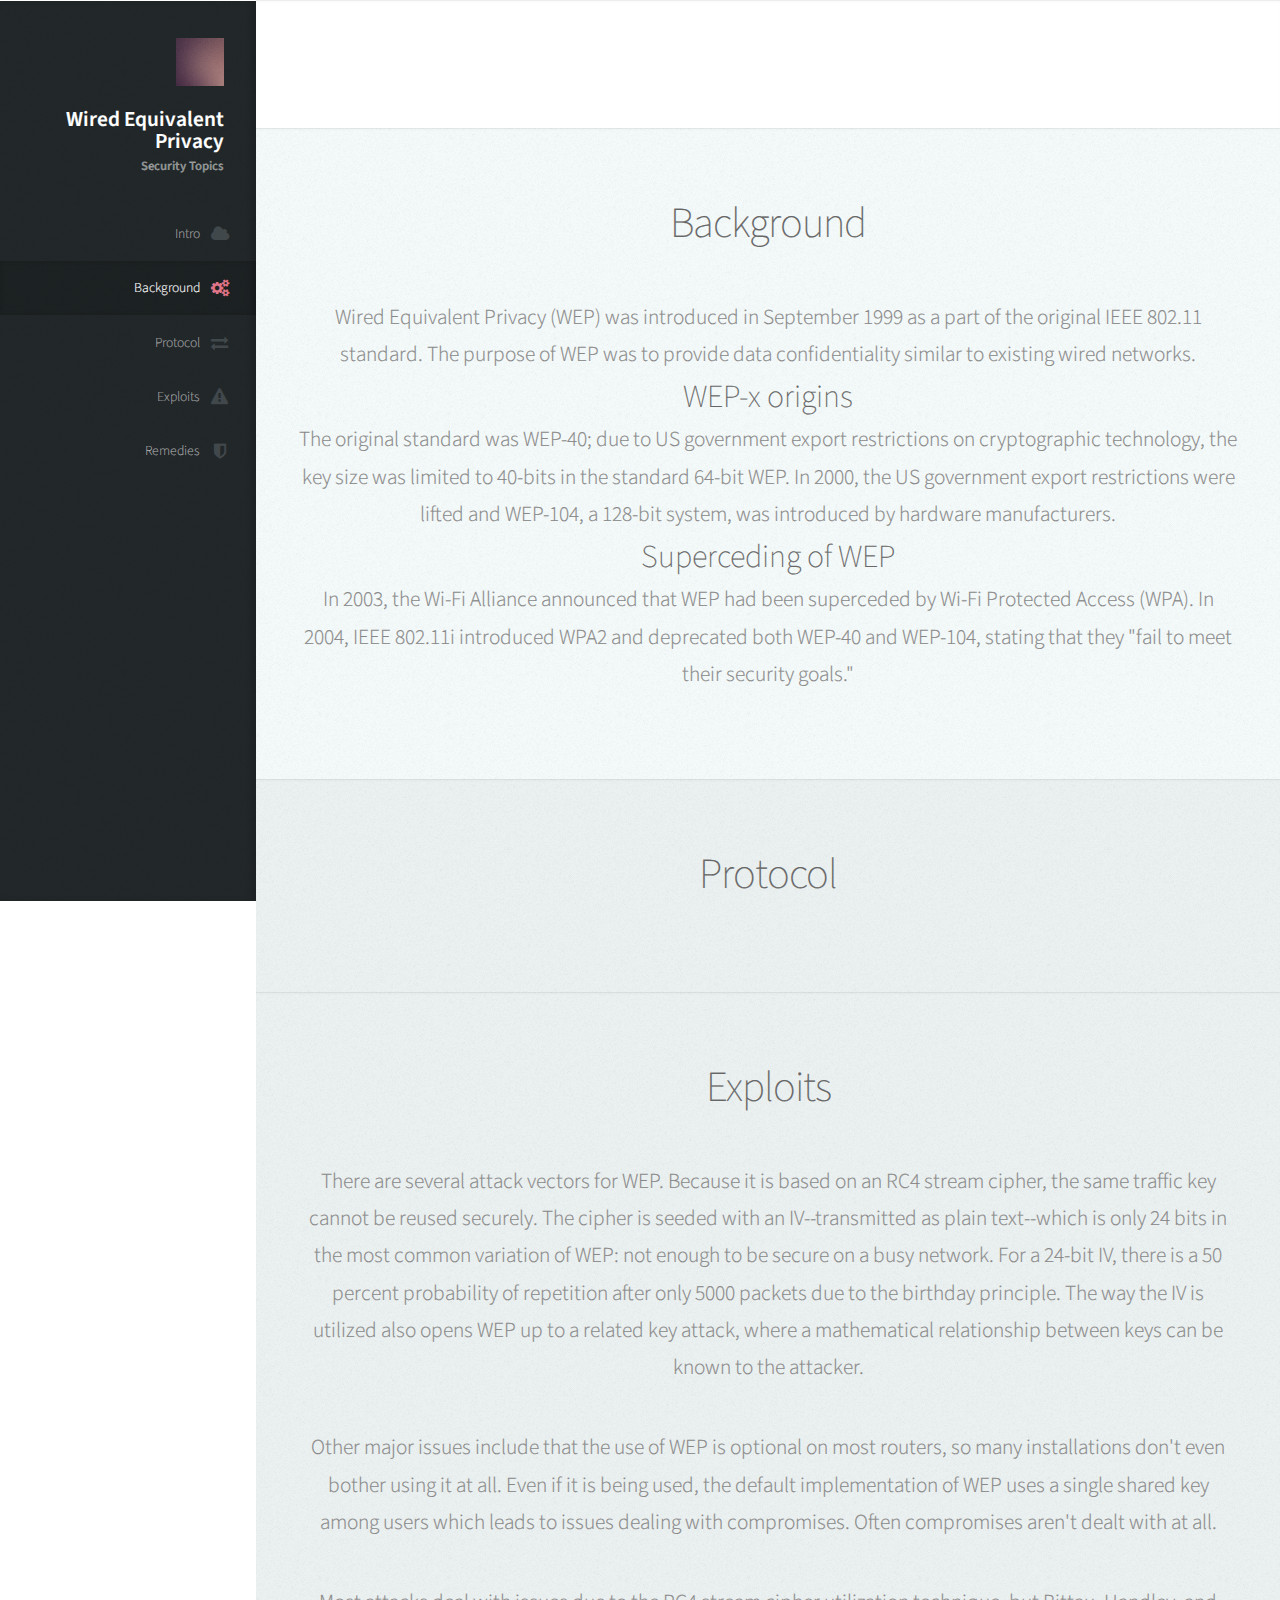
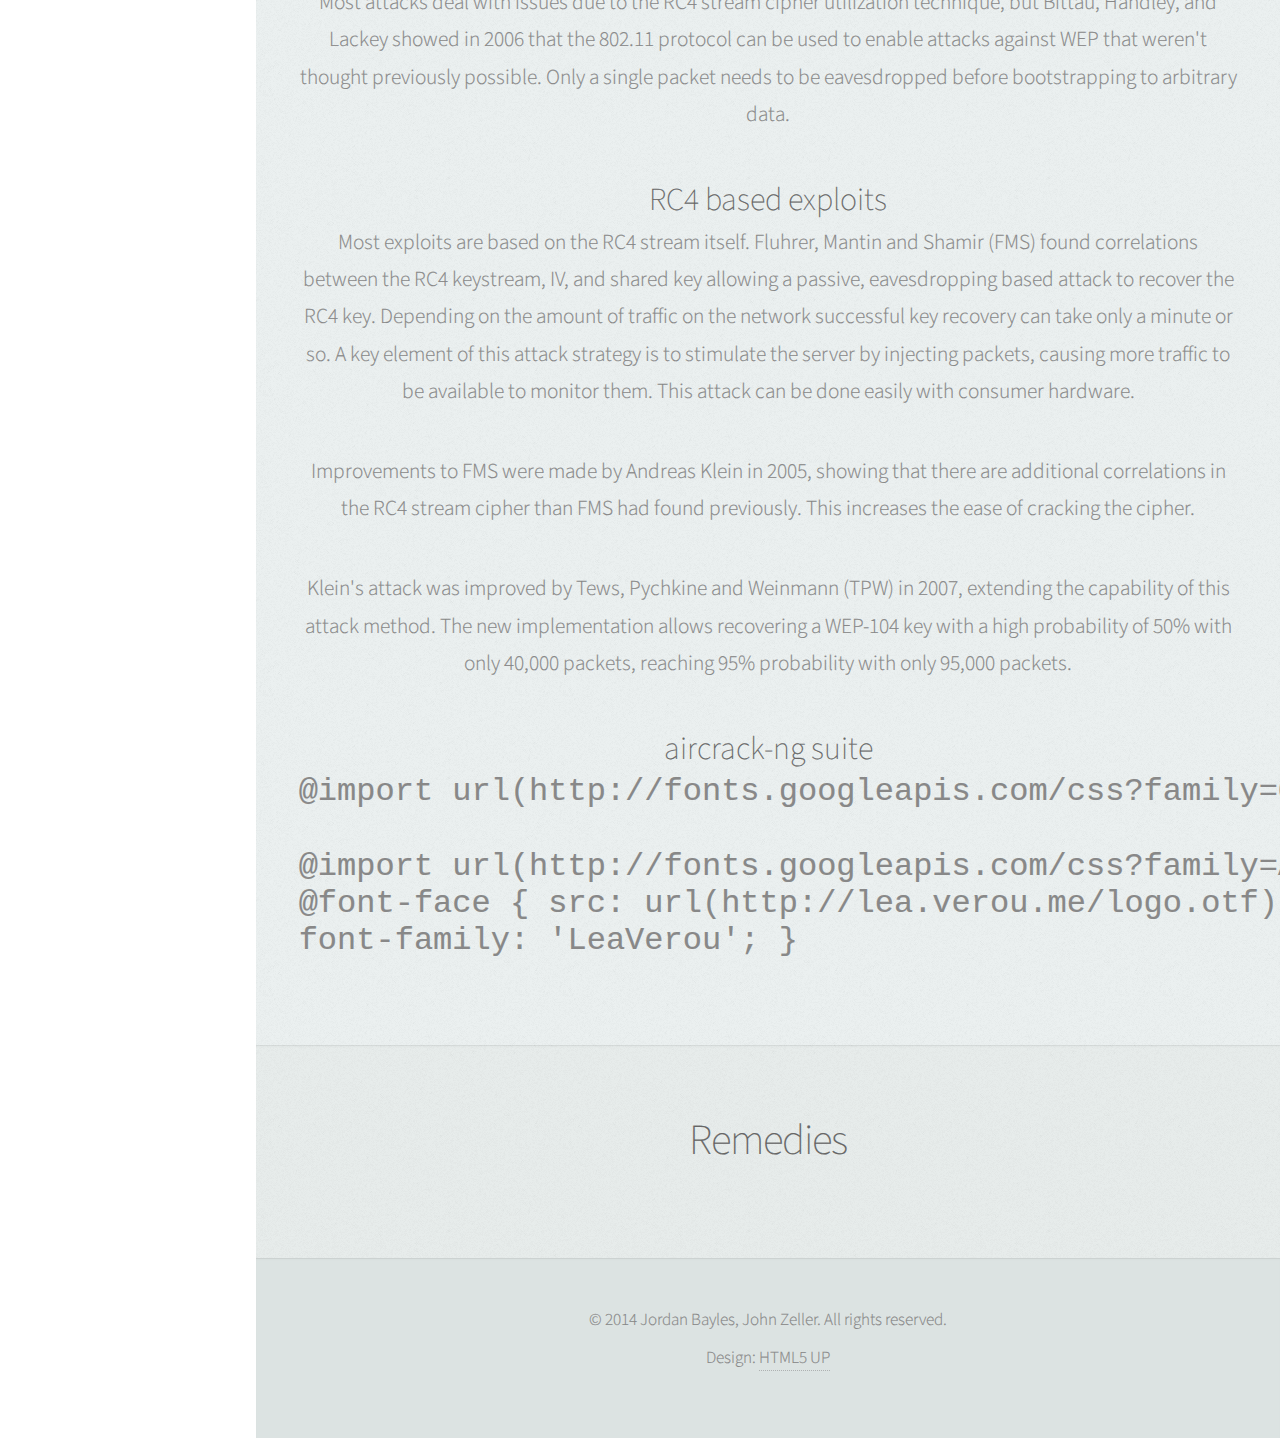
==== commit 9f2a1fdd: "Filling in webpage" ====
--- a/project/writeup/index.html
+++ b/project/writeup/index.html
@@ -63,9 +63,10 @@
 							-->
 							<ul>
 								<li><a href="#top" id="top-link" class="skel-panels-ignoreHref"><span class="fa fa-cloud">Intro</span></a></li>
-								<li><a href="#background" id="portfolio-link" class="skel-panels-ignoreHref"><span class="fa fa-cogs">Background</span></a></li>
-								<li><a href="#exploits" id="about-link" class="skel-panels-ignoreHref"><span class="fa fa-exclamation-triangle">Exploits</span></a></li>
-								<li><a href="#remedies" id="contact-link" class="skel-panels-ignoreHref"><span class="fa fa-shield">Remedies</span></a></li>
+								<li><a href="#background" id="background-link" class="skel-panels-ignoreHref"><span class="fa fa-cogs">Background</span></a></li>
+								<li><a href="#protocol" id="protocol-link" class="skel-panels-ignoreHref"><span class="fa fa-exchange">Protocol</span></a></li>
+								<li><a href="#exploits" id="exploits-link" class="skel-panels-ignoreHref"><span class="fa fa-exclamation-triangle">Exploits</span></a></li>
+								<li><a href="#remedies" id="remedies-link" class="skel-panels-ignoreHref"><span class="fa fa-shield">Remedies</span></a></li>
 							</ul>
 						</nav>
 
@@ -106,10 +107,96 @@
 				<!-- Background -->
 					<section id="background" class="two">
 						<div class="container">
-
 							<header>
 								<h2>Background</h2>
 							</header>
+
+							Wired Equivalent Privacy (WEP) was introduced in September 1999
+							as a part of the original IEEE 802.11 standard. The purpose
+							of WEP was to provide data confidentiality similar to existing
+							wired networks.
+
+							<h3>WEP-x origins</h3>
+
+							The original standard was WEP-40; due to US government export
+							restrictions on cryptographic technology, the key size
+							was limited to 40-bits in the standard 64-bit WEP. In 2000, the
+							US government export restrictions were lifted and WEP-104, a
+							128-bit system, was introduced by hardware manufacturers.
+
+							<h3> Superceding of WEP </h3>
+							In 2003, the Wi-Fi Alliance announced that WEP had been superceded
+							by Wi-Fi Protected Access (WPA). In 2004, IEEE 802.11i introduced
+							WPA2 and deprecated both WEP-40 and WEP-104, stating that they
+							"fail to meet their security goals."
+
+						</div>
+					</section>
+
+				<!-- Protocol-->
+					<section id="protocol" class="three">
+						<div class="container">
+
+							<header>
+								<h2>Protocol</h2>
+							</header>
+
+						</div>
+					</section>
+
+				<!-- Exploits -->
+					<section id="exploits" class="three">
+						<div class="container">
+
+							<header>
+								<h2>Exploits</h2>
+							</header>
+							<p>There are several attack vectors for WEP. Because it is based
+							on an RC4 stream cipher, the same traffic key cannot be reused
+							securely. The cipher is seeded with an IV--transmitted as plain
+							text--which is only 24 bits in the most common variation of WEP:
+							not enough to be secure on a busy network. For a 24-bit IV, there
+							is a 50 percent probability of repetition after only 5000 packets
+							due to the birthday principle. The way the IV is utilized also
+							opens WEP up to a related key attack, where a mathematical
+							relationship between keys can be known to the attacker.
+
+							<p>Other major issues include that the use of WEP is optional on
+							most routers, so many installations don't even bother using it
+							at all. Even if it is being used, the default implementation of
+							WEP uses a single shared key among users which leads to issues
+							dealing with compromises. Often compromises aren't dealt with at all.
+
+							<p>Most attacks deal with issues due to the RC4 stream cipher utilization
+							technique, but Bittau, Handley, and Lackey showed in 2006 that
+							the 802.11 protocol can be used to enable attacks against WEP
+							that weren't thought previously possible. Only a single packet
+							needs to be eavesdropped before bootstrapping to arbitrary data.
+
+							<h3>RC4 based exploits</h3>
+							<p>Most exploits are based on the RC4 stream itself. Fluhrer,
+							Mantin and Shamir (FMS) found correlations between the RC4
+							keystream, IV, and shared key allowing a passive, eavesdropping
+							based attack to recover the RC4 key. Depending on the
+							amount of traffic on the network successful key recovery can
+							take only a minute or so. A key element of this attack strategy
+							is to stimulate the server by injecting packets, causing more
+							traffic to be available to monitor them. This attack can be
+							done easily with consumer hardware.
+
+							<p>Improvements to FMS were made by Andreas Klein in 2005, showing
+							that there are additional correlations in the RC4 stream cipher
+							than FMS had found previously. This increases the ease of cracking
+							the cipher.
+
+							<p>Klein's attack was improved by Tews, Pychkine and Weinmann (TPW)
+							in 2007, extending the capability of this attack method. The
+							new implementation allows recovering a WEP-104 key with a
+							high probability of 50% with only 40,000 packets, reaching
+							95% probability with only 95,000 packets.
+
+							<h3>aircrack-ng suite</h3>
+
 <pre class="prettyprint linenums">
 @import url(http://fonts.googleapis.com/css?family=Questrial);
 
@@ -117,16 +204,6 @@
 @font-face { src: url(http://lea.verou.me/logo.otf);
 font-family: 'LeaVerou'; }
 </pre>
-						</div>
-					</section>
-
-				<!-- Exploits -->
-					<section id="exploits" class="three">
-						<div class="container">
-
-							<header>
-								<h2>Exploits</h2>
-							</header>
 
 						</div>
 					</section>
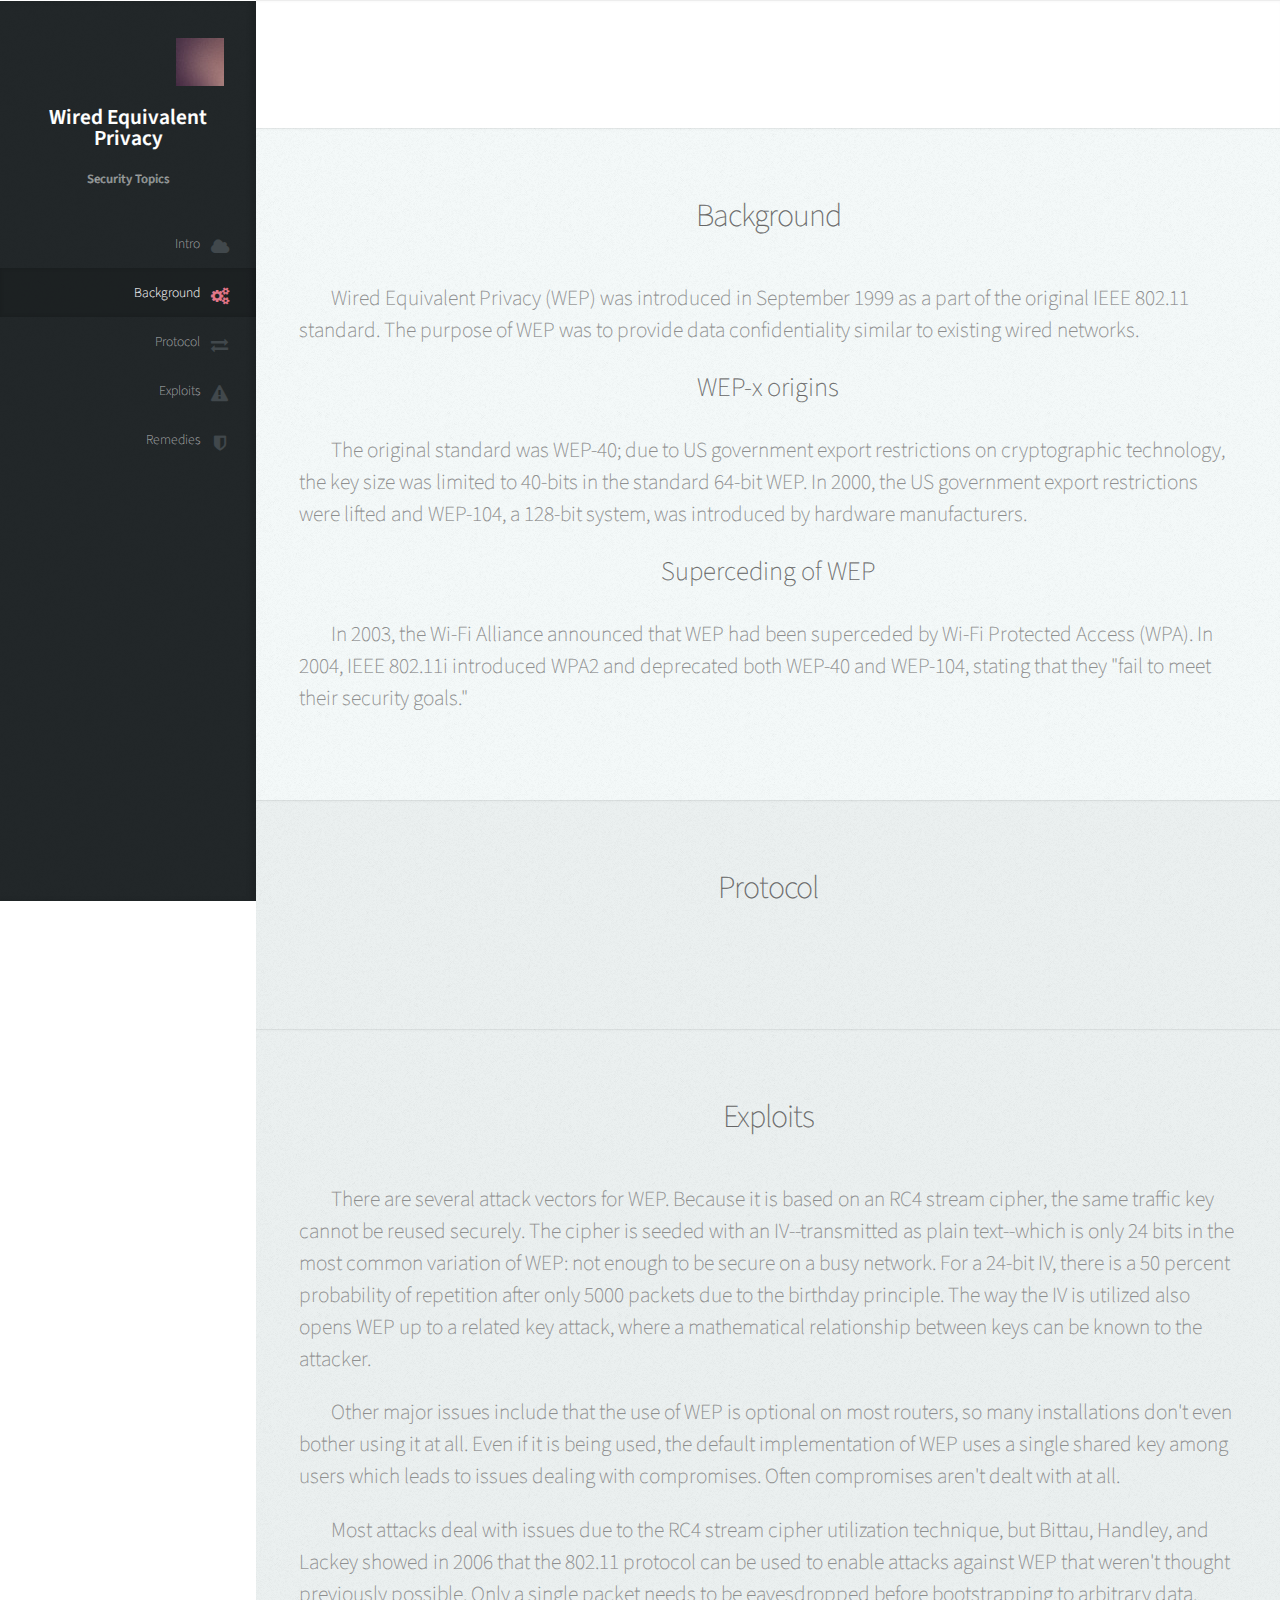
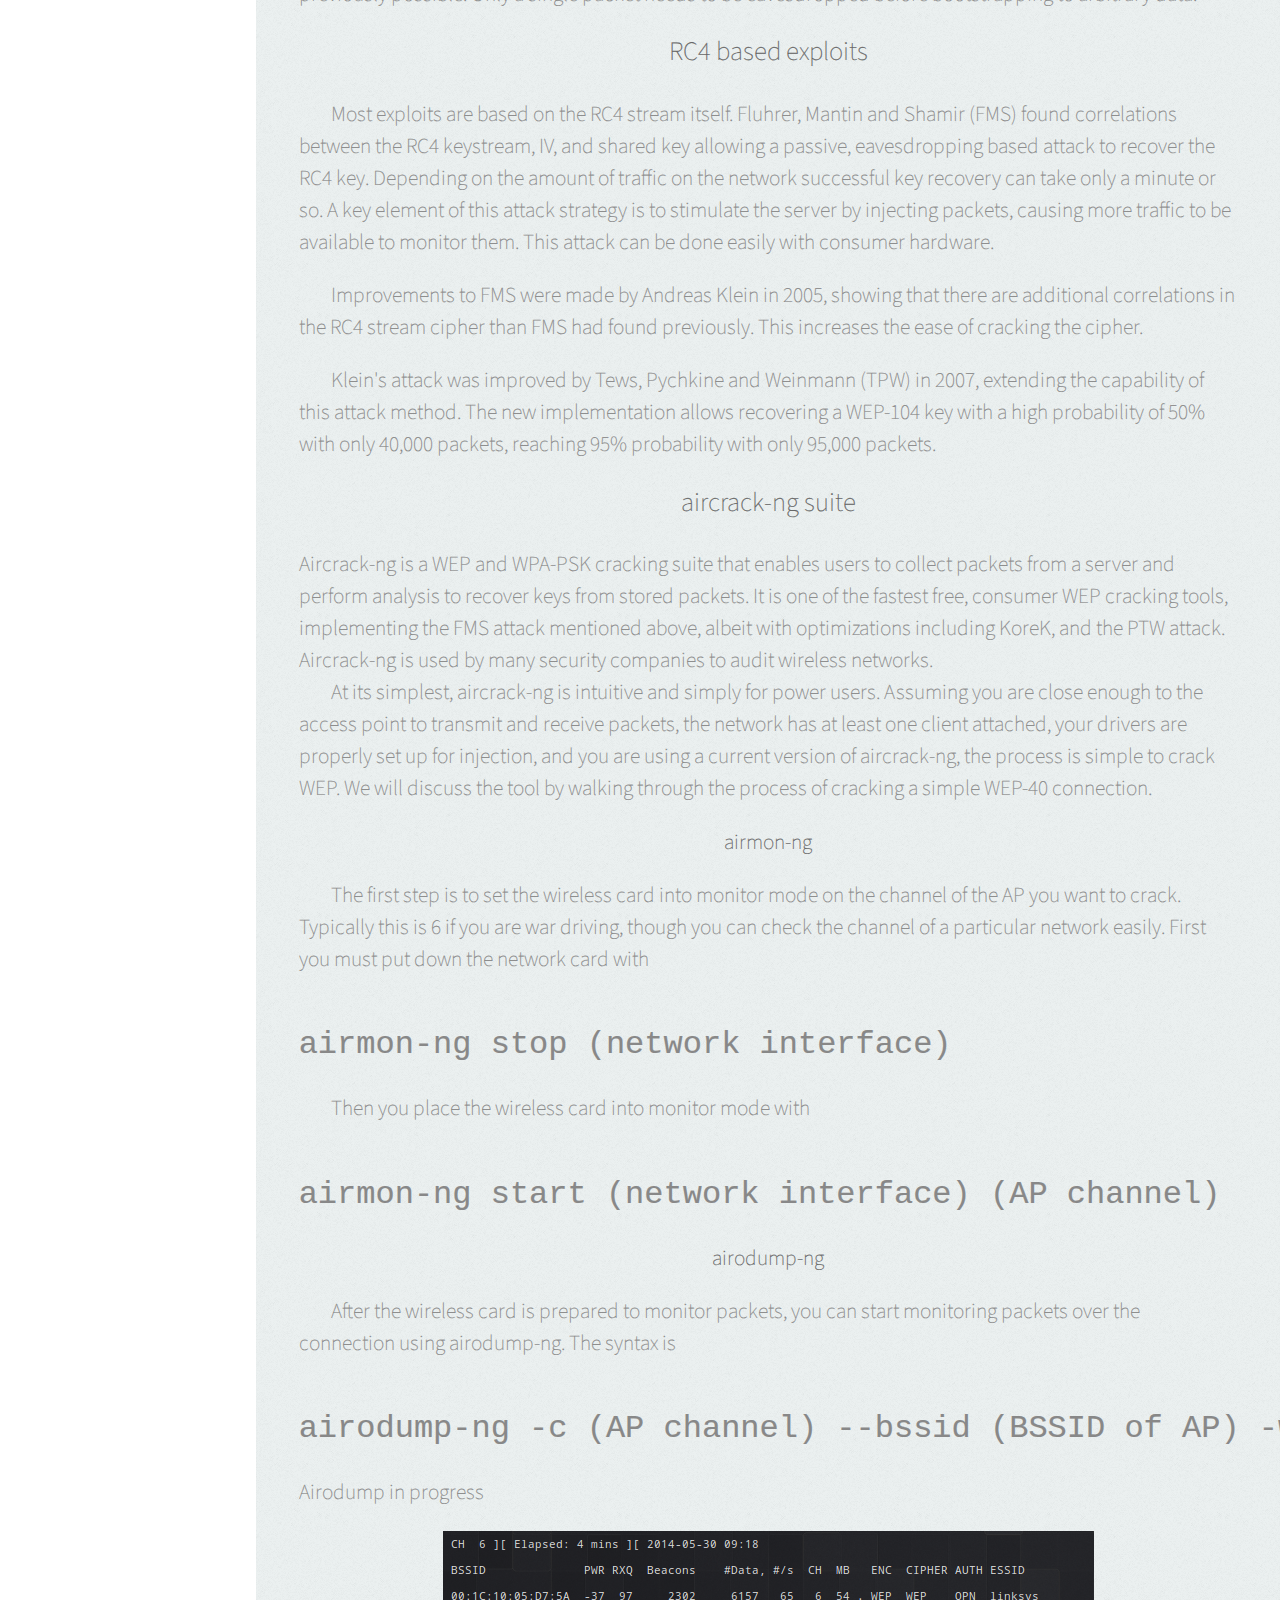
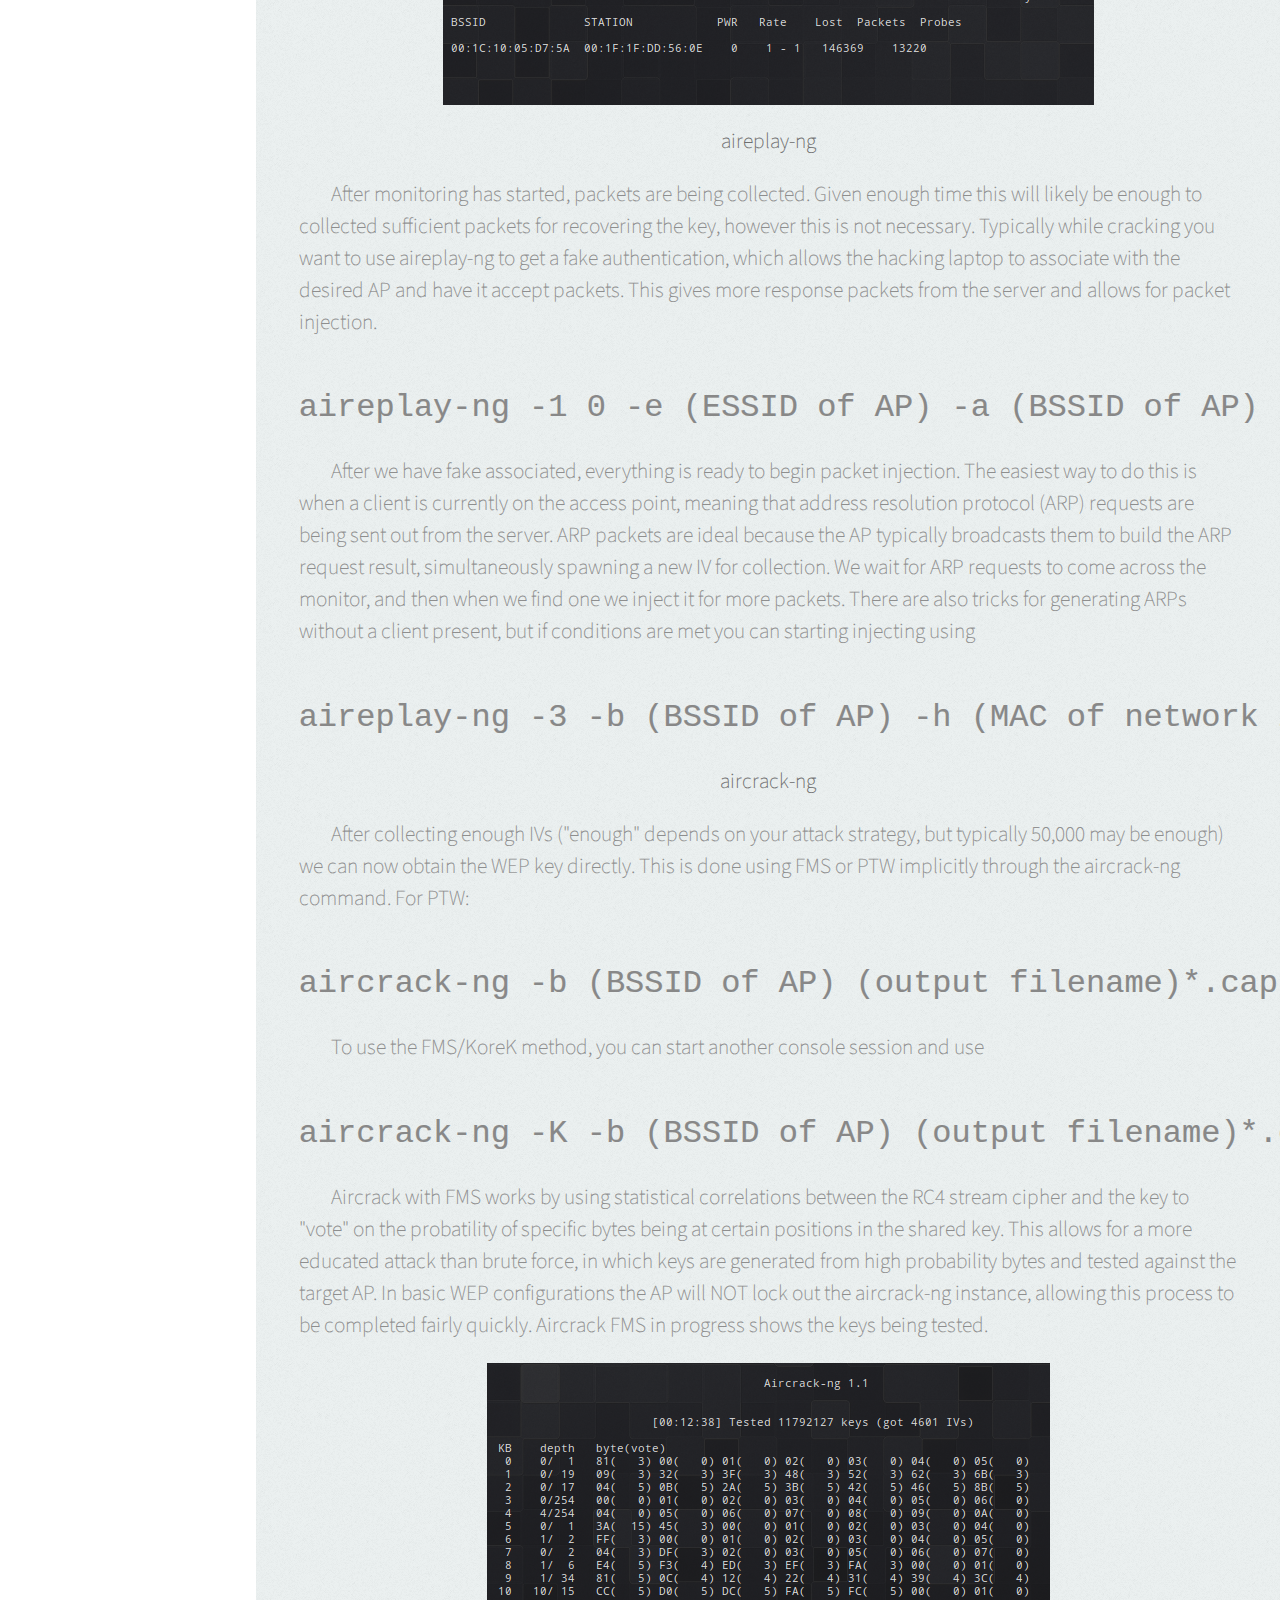
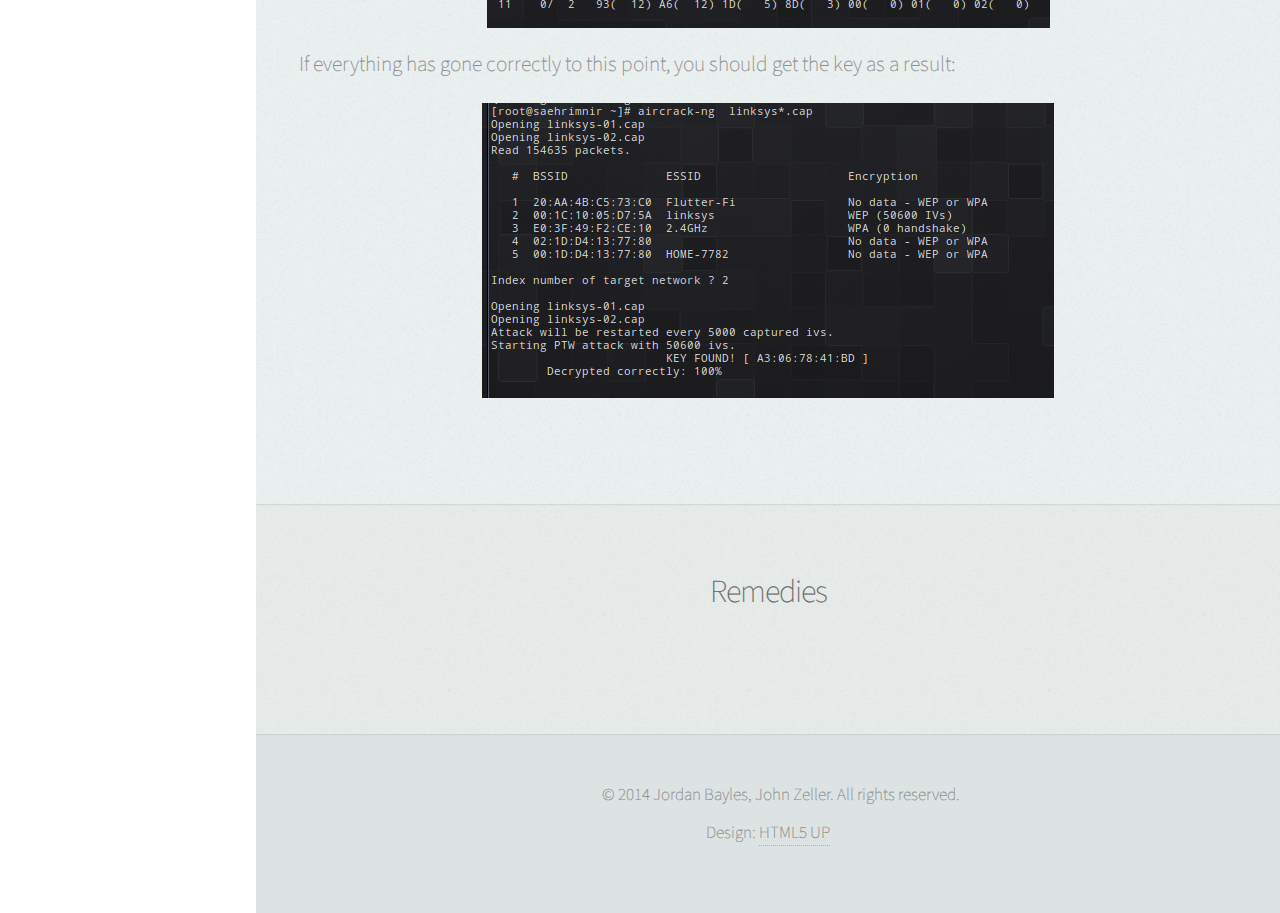
==== commit 359d131b: "Exploit section basically complete" ====
--- a/project/writeup/index.html
+++ b/project/writeup/index.html
@@ -111,21 +111,22 @@
 								<h2>Background</h2>
 							</header>
 
-							Wired Equivalent Privacy (WEP) was introduced in September 1999
+							<p>Wired Equivalent Privacy (WEP) was introduced in September 1999
 							as a part of the original IEEE 802.11 standard. The purpose
 							of WEP was to provide data confidentiality similar to existing
 							wired networks.
 
 							<h3>WEP-x origins</h3>
 
-							The original standard was WEP-40; due to US government export
+							<p>The original standard was WEP-40; due to US government export
 							restrictions on cryptographic technology, the key size
 							was limited to 40-bits in the standard 64-bit WEP. In 2000, the
 							US government export restrictions were lifted and WEP-104, a
 							128-bit system, was introduced by hardware manufacturers.
 
 							<h3> Superceding of WEP </h3>
-							In 2003, the Wi-Fi Alliance announced that WEP had been superceded
+
+							<p>In 2003, the Wi-Fi Alliance announced that WEP had been superceded
 							by Wi-Fi Protected Access (WPA). In 2004, IEEE 802.11i introduced
 							WPA2 and deprecated both WEP-40 and WEP-104, stating that they
 							"fail to meet their security goals."
@@ -151,6 +152,7 @@
 							<header>
 								<h2>Exploits</h2>
 							</header>
+
 							<p>There are several attack vectors for WEP. Because it is based
 							on an RC4 stream cipher, the same traffic key cannot be reused
 							securely. The cipher is seeded with an IV--transmitted as plain
@@ -174,6 +176,7 @@
 							needs to be eavesdropped before bootstrapping to arbitrary data.
 
 							<h3>RC4 based exploits</h3>
+
 							<p>Most exploits are based on the RC4 stream itself. Fluhrer,
 							Mantin and Shamir (FMS) found correlations between the RC4
 							keystream, IV, and shared key allowing a passive, eavesdropping
@@ -196,14 +199,101 @@
 							95% probability with only 95,000 packets.
 
 							<h3>aircrack-ng suite</h3>
-
-<pre class="prettyprint linenums">
-@import url(http://fonts.googleapis.com/css?family=Questrial);
-
-@import url(http://fonts.googleapis.com/css?family=Arvo);
-@font-face { src: url(http://lea.verou.me/logo.otf);
-font-family: 'LeaVerou'; }
-</pre>
+							Aircrack-ng is a WEP and WPA-PSK cracking suite that enables
+							users to collect packets from a server and perform analysis to
+							recover keys from stored packets. It is one of the fastest
+							free, consumer WEP cracking tools, implementing the FMS attack
+							mentioned above, albeit with optimizations including KoreK, and
+							the PTW attack. Aircrack-ng is used by many security companies
+							to audit wireless networks.
+
+							<p>At its simplest, aircrack-ng is intuitive and simply for power
+							users. Assuming you are close enough to the access point to
+							transmit and receive packets, the network has at least one
+							client attached, your drivers are properly set up for injection,
+							and you are using a current version of aircrack-ng, the
+							process is simple to crack WEP. We will discuss the tool
+							by walking through the process of cracking a simple WEP-40
+							connection.
+
+<h4>airmon-ng</h4>
+<p>The first step is to set the wireless card into monitor mode
+on the channel of the AP you want to crack. Typically this
+is 6 if you are war driving, though you can check the channel
+of a particular network easily. First you must put down the
+network card with</p>
+<pre class="prettyprint linenums">
+airmon-ng stop (network interface)
+</pre>
+
+<p>Then you place the wireless card into monitor mode with
+<pre class="prettyprint linenums">
+airmon-ng start (network interface) (AP channel)
+</pre>
+
+<h4>airodump-ng</h4>
+<p>After the wireless card is prepared to monitor packets, you can
+start monitoring packets over the connection using airodump-ng.
+The syntax is
+<pre class="prettyprint linenums">
+airodump-ng -c (AP channel) --bssid (BSSID of AP) -w (output filename) (network interface)
+</pre>
+
+Airodump in progress
+<span class="image centered"><img src="images/aircrack/airodump_working.png" alt=""></img></span>
+
+<h4>aireplay-ng</h4>
+<p>After monitoring has started, packets are being collected. Given enough time
+this will likely be enough to collected sufficient packets for recovering the
+key, however this is not necessary. Typically while cracking you want to
+use aireplay-ng to get a fake authentication, which allows the hacking
+laptop to associate with the desired AP and have it accept packets. This gives
+more response packets from the server and allows for packet injection.
+
+<pre class="prettyprint linenums">
+aireplay-ng -1 0 -e (ESSID of AP) -a (BSSID of AP) -h (MAC of network interface) (network interface)
+</pre>
+
+<p>After we have fake associated, everything is ready to begin packet injection.
+The easiest way to do this is when a client is currently on the access point,
+meaning that address resolution protocol (ARP) requests are being sent
+out from the server. ARP packets are ideal because the AP typically broadcasts
+them to build the ARP request result, simultaneously spawning a new IV for
+collection. We wait for ARP requests to come across the monitor, and then
+when we find one we inject it for more packets. There are also tricks for
+generating ARPs without a client present, but if conditions are met you
+can starting injecting using
+<pre class="prettyprint linenums">
+aireplay-ng -3 -b (BSSID of AP) -h (MAC of network interface) (network interface)
+</pre>
+
+<h4>aircrack-ng</h4>
+<p>After collecting enough IVs ("enough" depends on your attack strategy, but
+typically 50,000 may be enough) we can now obtain the WEP key directly. This
+is done using FMS or PTW implicitly through the aircrack-ng command. For
+PTW:
+<pre class="prettyprint linenums">
+aircrack-ng -b (BSSID of AP) (output filename)*.cap
+</pre>
+
+<p>To use the FMS/KoreK method, you can start another console session and use
+<pre class="prettyprint linenums">
+aircrack-ng -K -b (BSSID of AP) (output filename)*.cap
+</pre>
+
+<p>Aircrack with FMS works by using statistical correlations between the RC4
+stream cipher and the key to "vote" on the probatility of specific bytes
+being at certain positions in the shared key. This allows for a more
+educated attack than brute force, in which keys are generated from high probability
+bytes and tested against the target AP. In basic WEP configurations the
+AP will NOT lock out the aircrack-ng instance, allowing this process to be
+completed fairly quickly. Aircrack FMS in progress shows the keys being
+tested.
+<span class="image centered"><img src="images/aircrack/aircrack-fms.png" alt=""></img></span>
+
+If everything has gone correctly to this point, you should get the key
+as a result:
+<span class="image centered"><img src="images/aircrack/success.png" alt=""></img></span>
 
 						</div>
 					</section>
--- a/project/writeup/css/style.css
+++ b/project/writeup/css/style.css
@@ -20,11 +20,22 @@
 	body,input,textarea,select
 	{
 		font-family: 'Source Sans Pro', sans-serif;
-		font-size: 19pt;
-		font-weight: 300;
-		line-height: 1.75em;
+		font-size: 12pt;
+		font-weight: 200;
+		line-height: 1.5em;
 		color: #888;
 		-webkit-text-stroke: 0.15px;
+		text-align:left;
+	}
+
+	p
+	{
+		text-indent:1.5em;
+		padding: 0;
+		margin-top: 0;
+		margin-right: 0;
+		margin-bottom: 1em;
+		margin-left: 0;
 	}
 
 	h1,h2,h3,h4,h5,h6
@@ -32,6 +43,8 @@
 		font-weight: 200;
 		color: #666;
 		line-height: 1.5em;
+		text-align:center;
+		margin-bottom: 1em;
 	}
 	
 		h1 a, h2 a, h3 a, h4 a, h5 a, h6 a
@@ -47,7 +60,7 @@
 		
 		h2
 		{
-			font-size: 2em;
+			font-size: 1.5em;
 			letter-spacing: -1px;
 		}
 		
@@ -63,7 +76,7 @@
 
 		h3
 		{
-			font-size: 1.5em;
+			font-size: 1.25em;
 		}
 
 	header
@@ -133,7 +146,7 @@
 		font-style: italic;
 	}
 	
-	p, ul, ol, dl, table
+	ul, ol, dl, table
 	{
 		margin-bottom: 2em;
 	}
@@ -220,7 +233,7 @@
 			.image.centered
 			{
 				display: block;
-				margin: 0 0 2em 0;
+				margin: 1em 0 1em 0;
 			}
 
 				.image.centered img
@@ -484,10 +497,11 @@
 /* Code / pre 
 /*********************************************************************************/
 pre {
-	font-family: "Courier New", 'Consolas', Monaco, 'Andale Mono', 'Lucida Console', monospace;
+	font-family: 'Droid Sans Mono', 'Consolas', Monaco, 'Andale Mono', 'Lucida Console', monospace;
 	hyphens: none;
 	text-align:left;
 	font-size: 1.5em;
+	padding: 1em 0 1em 0;
 }
 
 /*********************************************************************************/
@@ -1111,7 +1125,7 @@
 			overflow: hidden;
 			padding: 3em 0 4em 0;
 			box-shadow: inset 0 1px 0 0 rgba(0,0,0,0.05), inset 0 0.1em 0.1em 0 rgba(0,0,0,0.025);
-			text-align: center;
+			text-align: left;
 			background-image: url('images/overlay.png');
 		}
 	
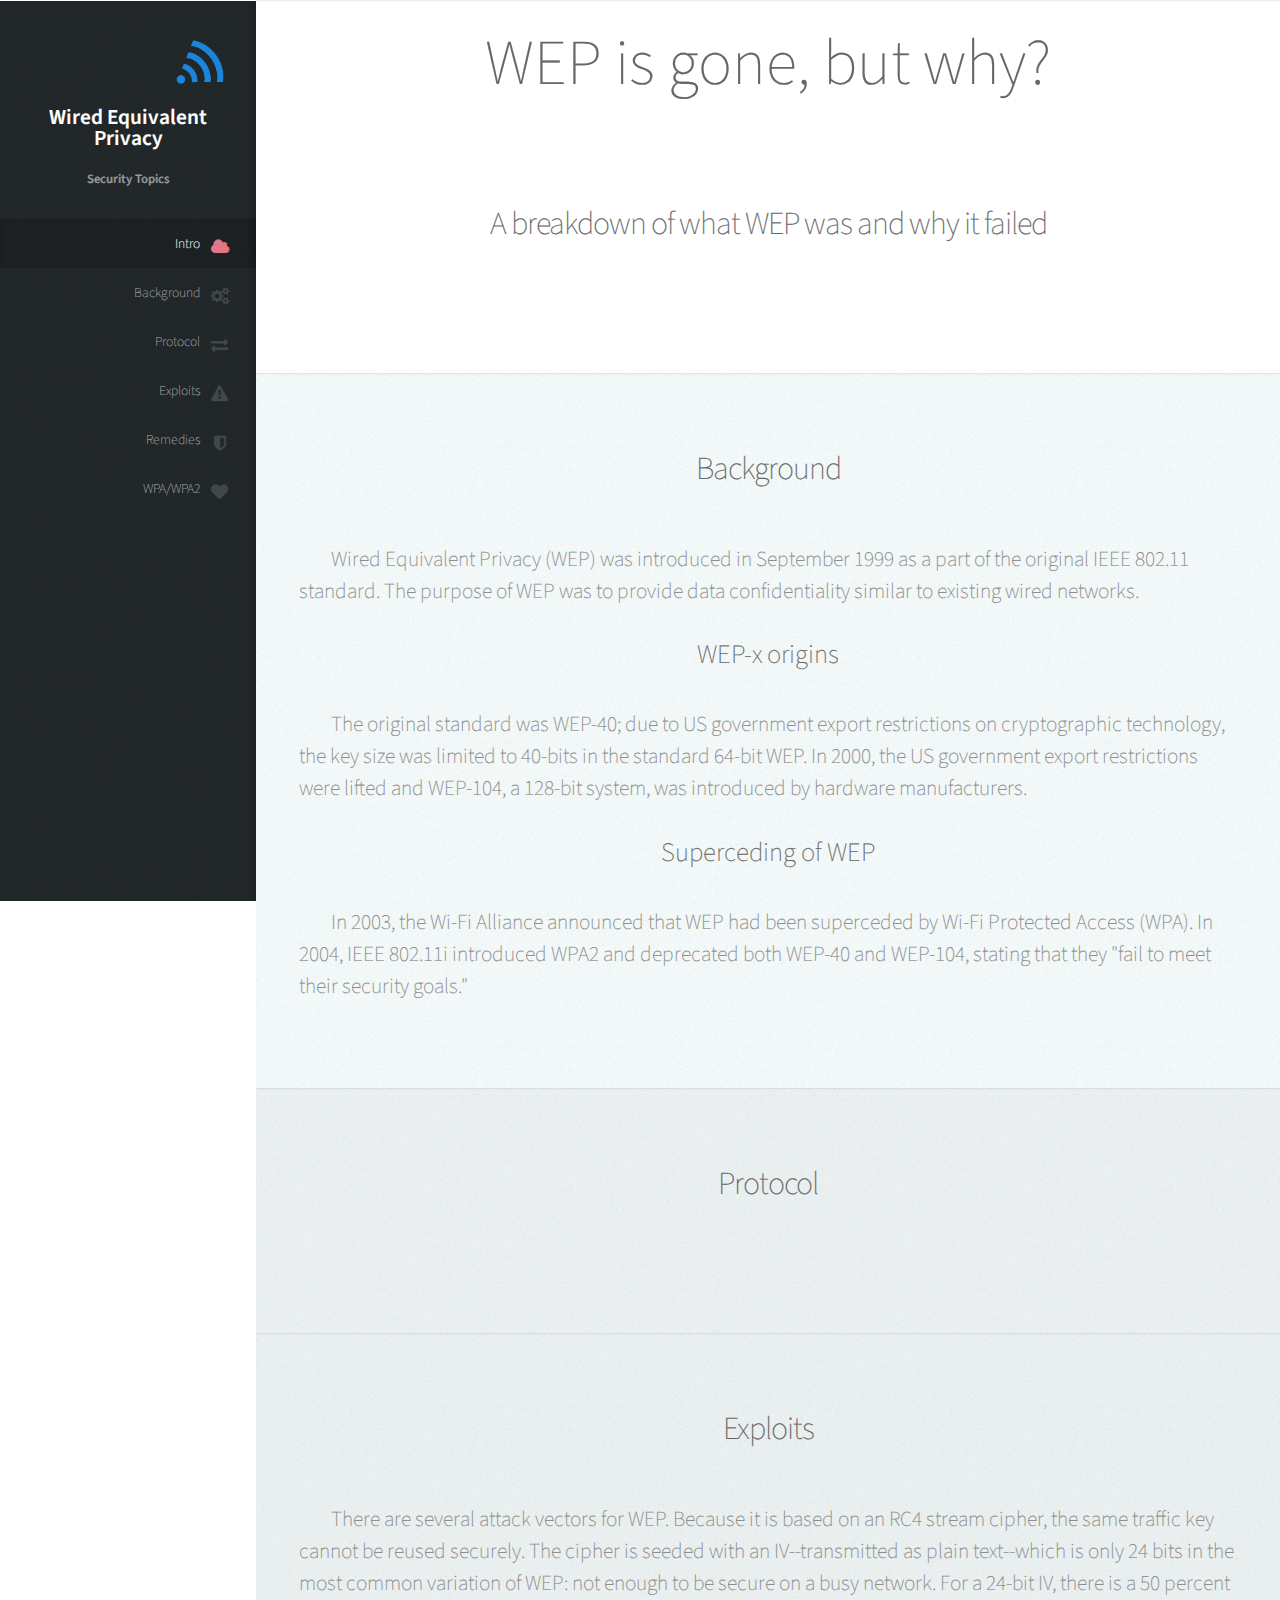
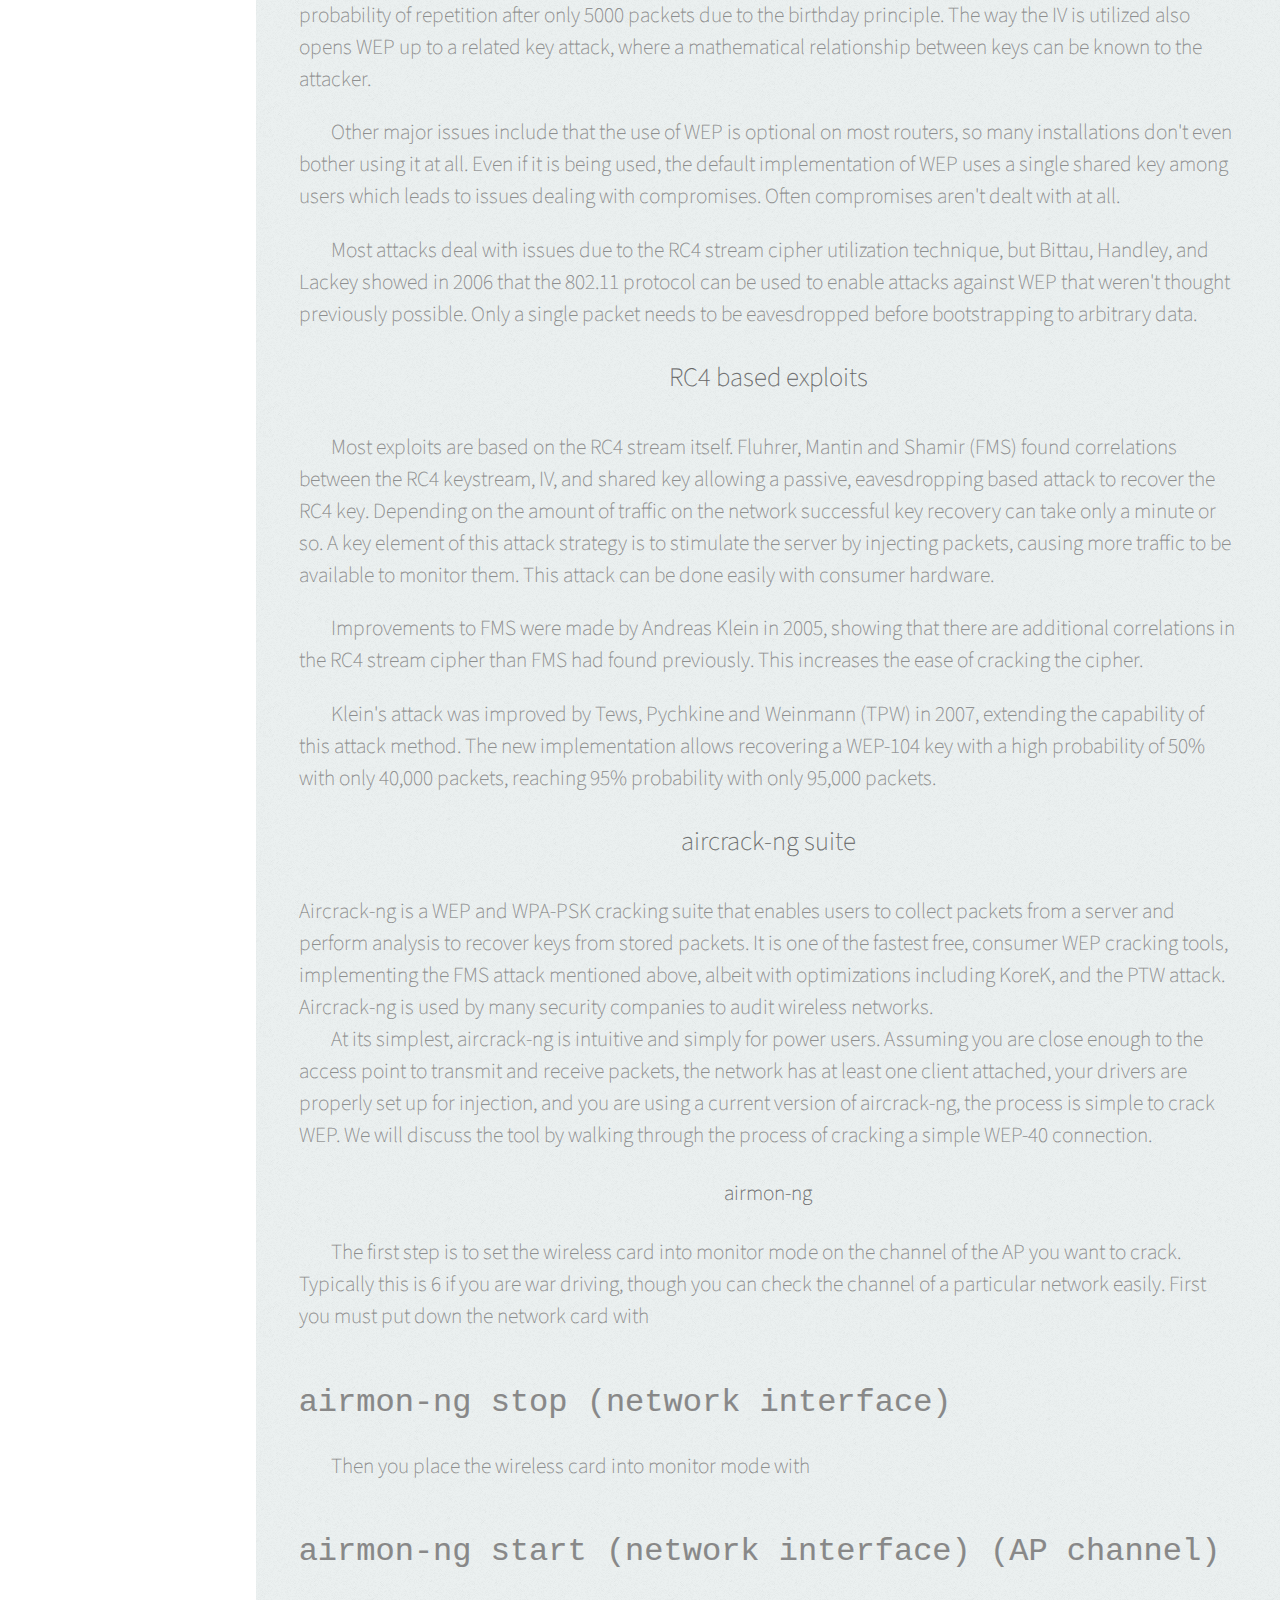
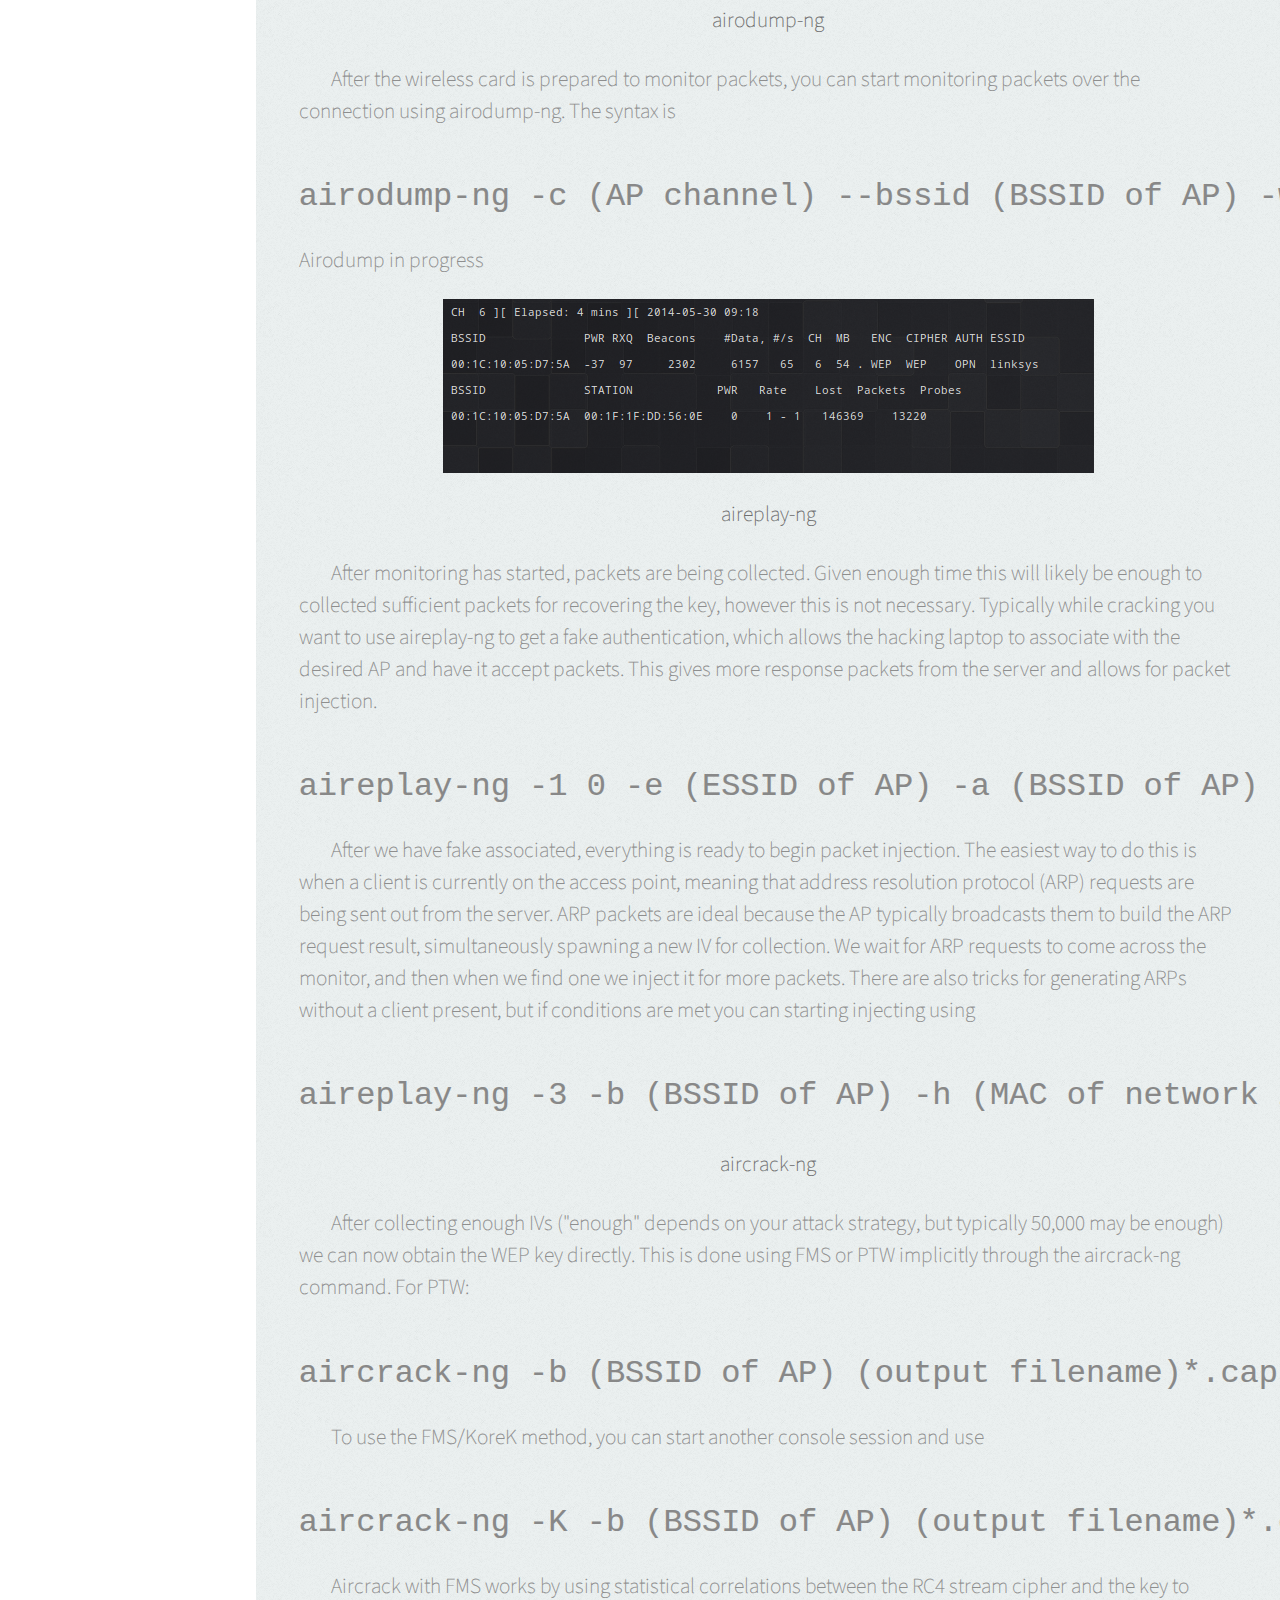
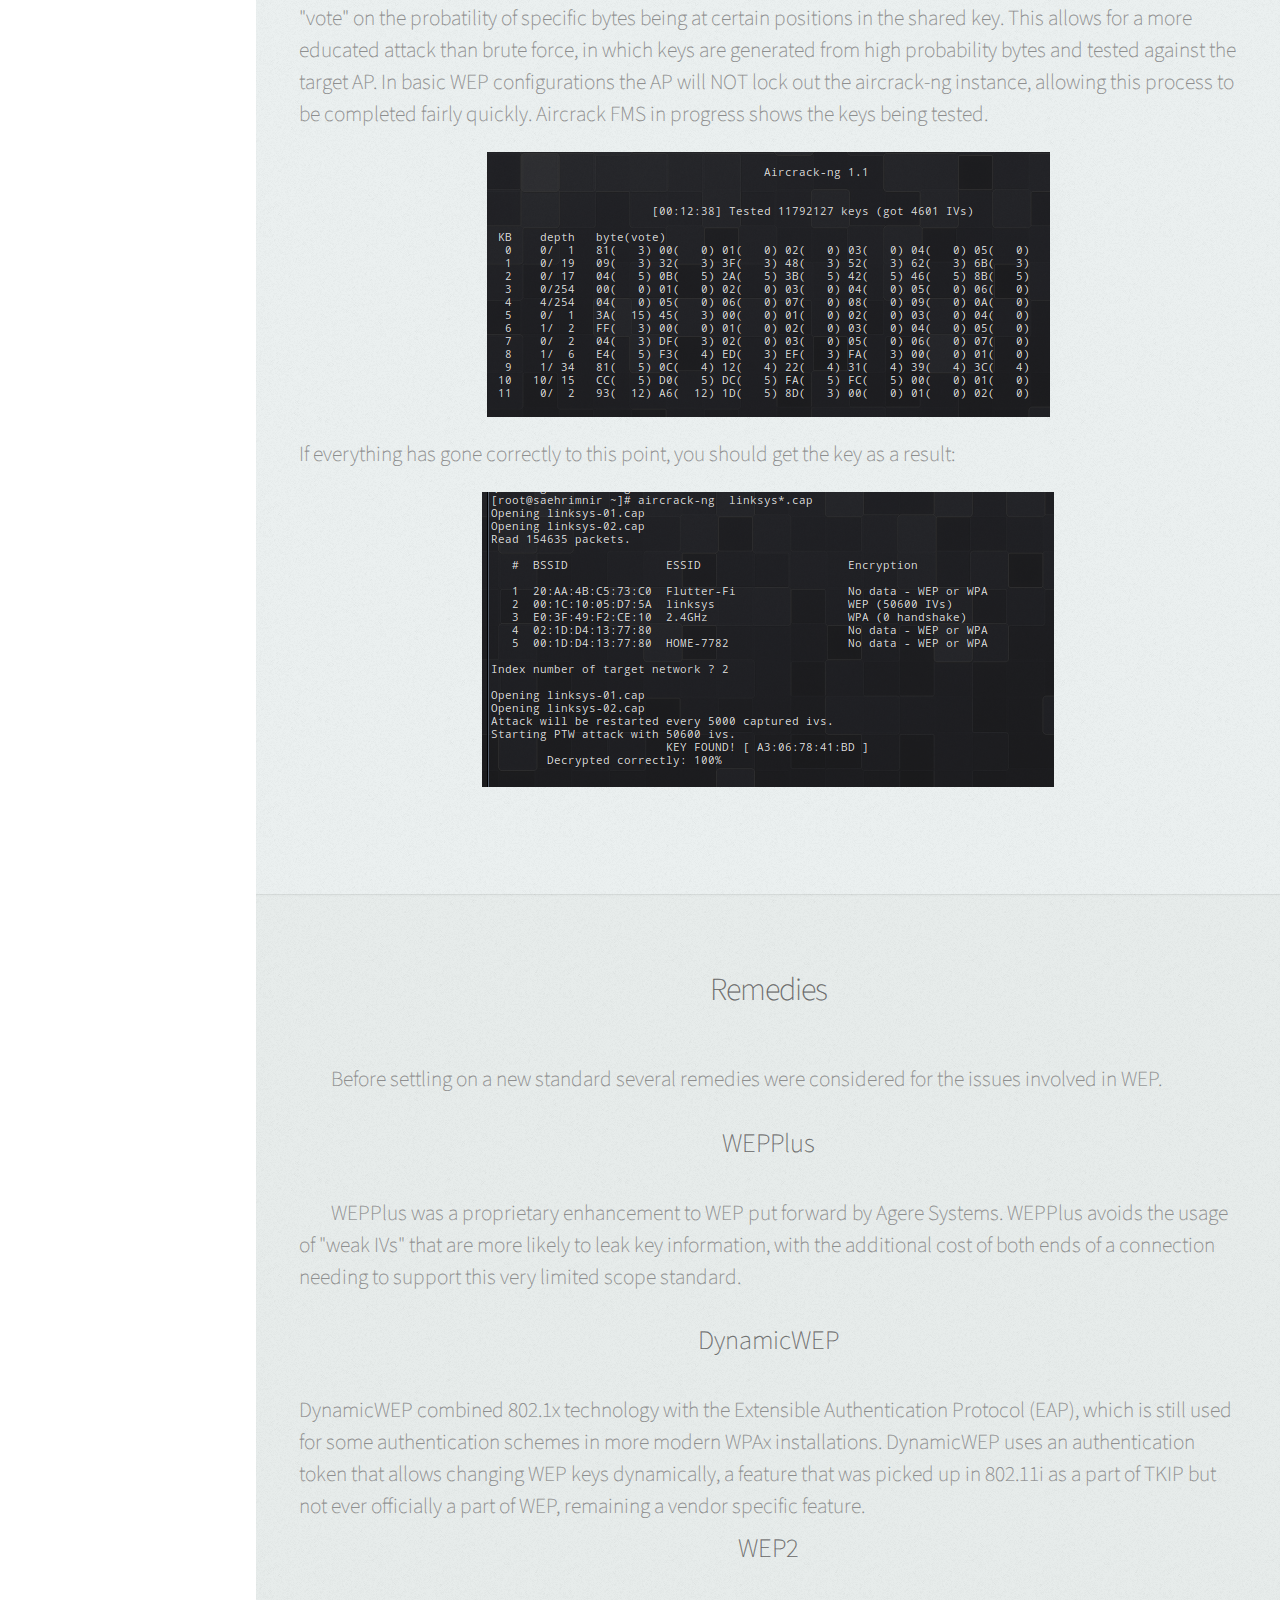
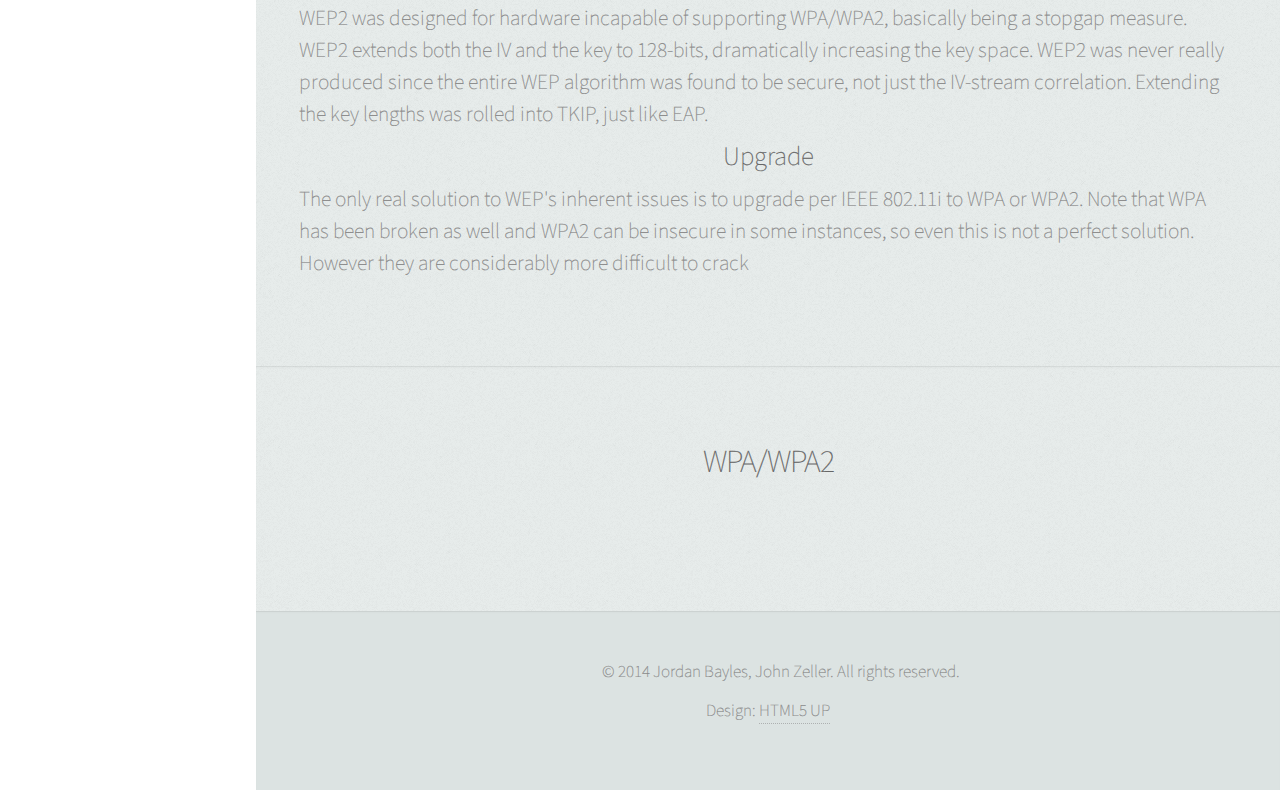
==== commit febbab68: "Added new images, working on HTML code" ====
--- a/project/writeup/index.html
+++ b/project/writeup/index.html
@@ -41,7 +41,7 @@
 
 					<!-- Logo -->
 						<div id="logo">
-							<span class="image avatar48"><img src="images/avatar.jpg" alt="" /></span>
+							<span class="image avatar48"><img src="images/wifi.png" alt="" /></span>
 							<h1 id="title">Wired Equivalent Privacy<h1>
               <span class="byline">Security Topics</span>
 						</div>
@@ -67,6 +67,7 @@
 								<li><a href="#protocol" id="protocol-link" class="skel-panels-ignoreHref"><span class="fa fa-exchange">Protocol</span></a></li>
 								<li><a href="#exploits" id="exploits-link" class="skel-panels-ignoreHref"><span class="fa fa-exclamation-triangle">Exploits</span></a></li>
 								<li><a href="#remedies" id="remedies-link" class="skel-panels-ignoreHref"><span class="fa fa-shield">Remedies</span></a></li>
+								<li><a href="#wpa" id="wpa-link" class="skel-panels-ignoreHref"><span class="fa fa-heart">WPA/WPA2</span></a></li>
 							</ul>
 						</nav>
 
@@ -96,9 +97,11 @@
 						<div class="container">
 
 							<header>
+								<h1>WEP is gone, but why?</h1>
 							</header>
 
 							<footer>
+								<h2>A breakdown of what WEP was and why it failed</h2
 							</footer>
 
 						</div>
@@ -306,10 +309,55 @@
 								<h2>Remedies</h2>
 							</header>
 
-						</div>
-					</section>
-
-			</div>
+							<p>Before settling on a new standard several remedies were considered
+							for the issues involved in WEP.
+
+							<h3>WEPPlus</h3>
+
+							<p>WEPPlus was a proprietary enhancement to WEP put forward by
+							Agere Systems. WEPPlus avoids the usage of "weak IVs" that
+							are more likely to leak key information, with the additional
+							cost of both ends of a connection needing to support this
+							very limited scope standard.
+
+							<h3>DynamicWEP</h3>
+							DynamicWEP combined 802.1x technology with the Extensible
+							Authentication Protocol (EAP), which is still used for
+							some authentication schemes in more modern WPAx installations.
+							DynamicWEP uses an authentication token that allows changing
+							WEP keys dynamically, a feature that was picked up in 802.11i
+							as a part of TKIP but not ever officially a part of WEP, remaining
+							a vendor specific feature.
+
+							<h3>WEP2</h3>
+							WEP2 was designed for hardware incapable of supporting WPA/WPA2,
+							basically being a stopgap measure. WEP2 extends both the IV
+							and the key to 128-bits, dramatically increasing the key
+							space. WEP2 was never really produced since the entire
+							WEP algorithm was found to be secure, not just the IV-stream
+							correlation. Extending the key lengths was rolled into TKIP,
+							just like EAP.
+
+							<h3>Upgrade</h3>
+							The only real solution to WEP's inherent issues is to upgrade
+							per IEEE 802.11i to WPA or WPA2. Note that WPA has been broken
+							as well and WPA2 can be insecure in some instances, so even
+							this is not a perfect solution. However they are considerably
+							more difficult to crack
+						</div>
+					</section>
+
+					<section id="wpa" class="five">
+						<div class="container">
+
+							<header>
+								<h2>WPA/WPA2</h2>
+							</header>
+
+						</div>
+					</section>
+				</div>
+		<!-- Main -- >
 
 		<!-- Footer -->
 			<div id="footer">
--- a/project/writeup/css/style.css
+++ b/project/writeup/css/style.css
@@ -42,11 +42,16 @@
 	{
 		font-weight: 200;
 		color: #666;
-		line-height: 1.5em;
+		line-height: 2em;
 		text-align:center;
 		margin-bottom: 1em;
 	}
-	
+
+	h1
+	{
+		font-size: 3em;
+	}
+
 		h1 a, h2 a, h3 a, h4 a, h5 a, h6 a
 		{
 			color: inherit;
@@ -202,7 +207,6 @@
 			{
 				width: 48px;
 				height: 48px;
-				background: #f00;
 			}
 			
 				.image.avatar48 img
@@ -1154,3 +1158,8 @@
 		{
 			background-color: #e8edec;
 		}
+
+		#main > section.five
+		{
+			background-color: #e8edec;
+		}
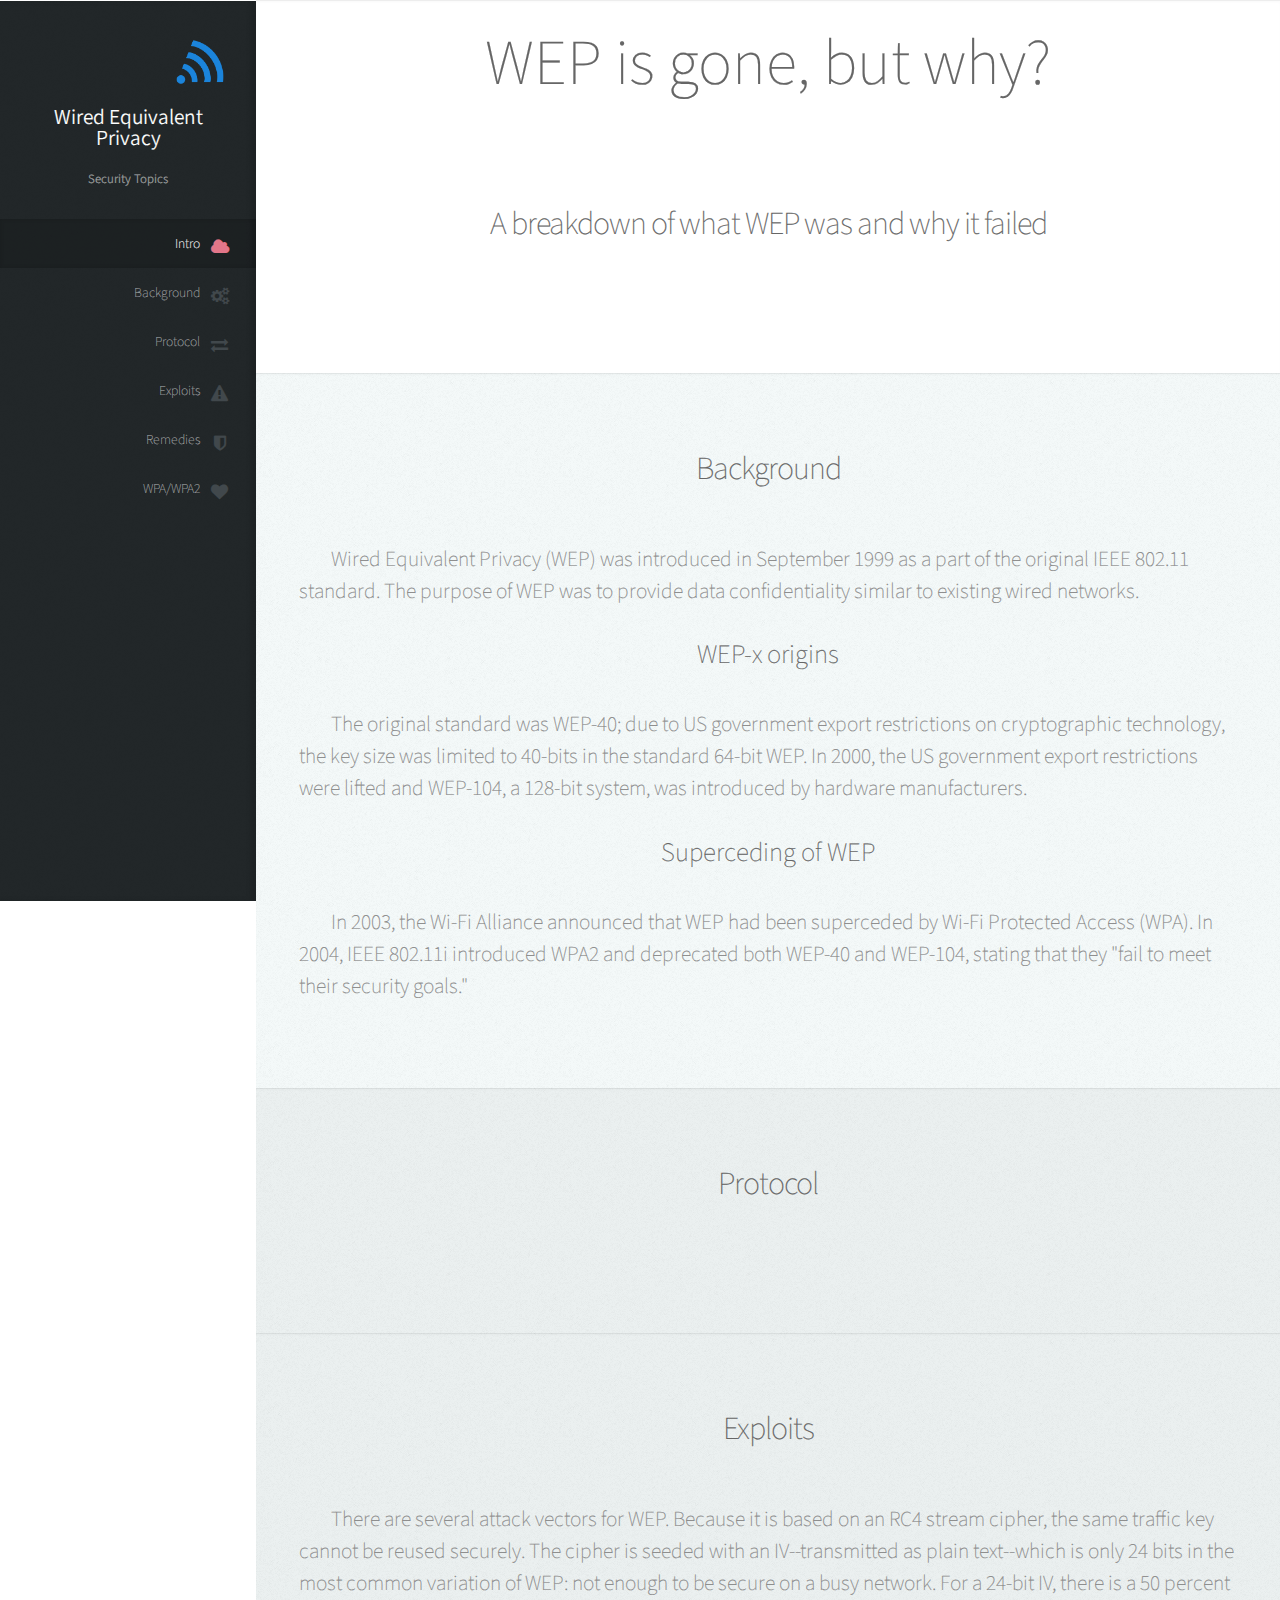
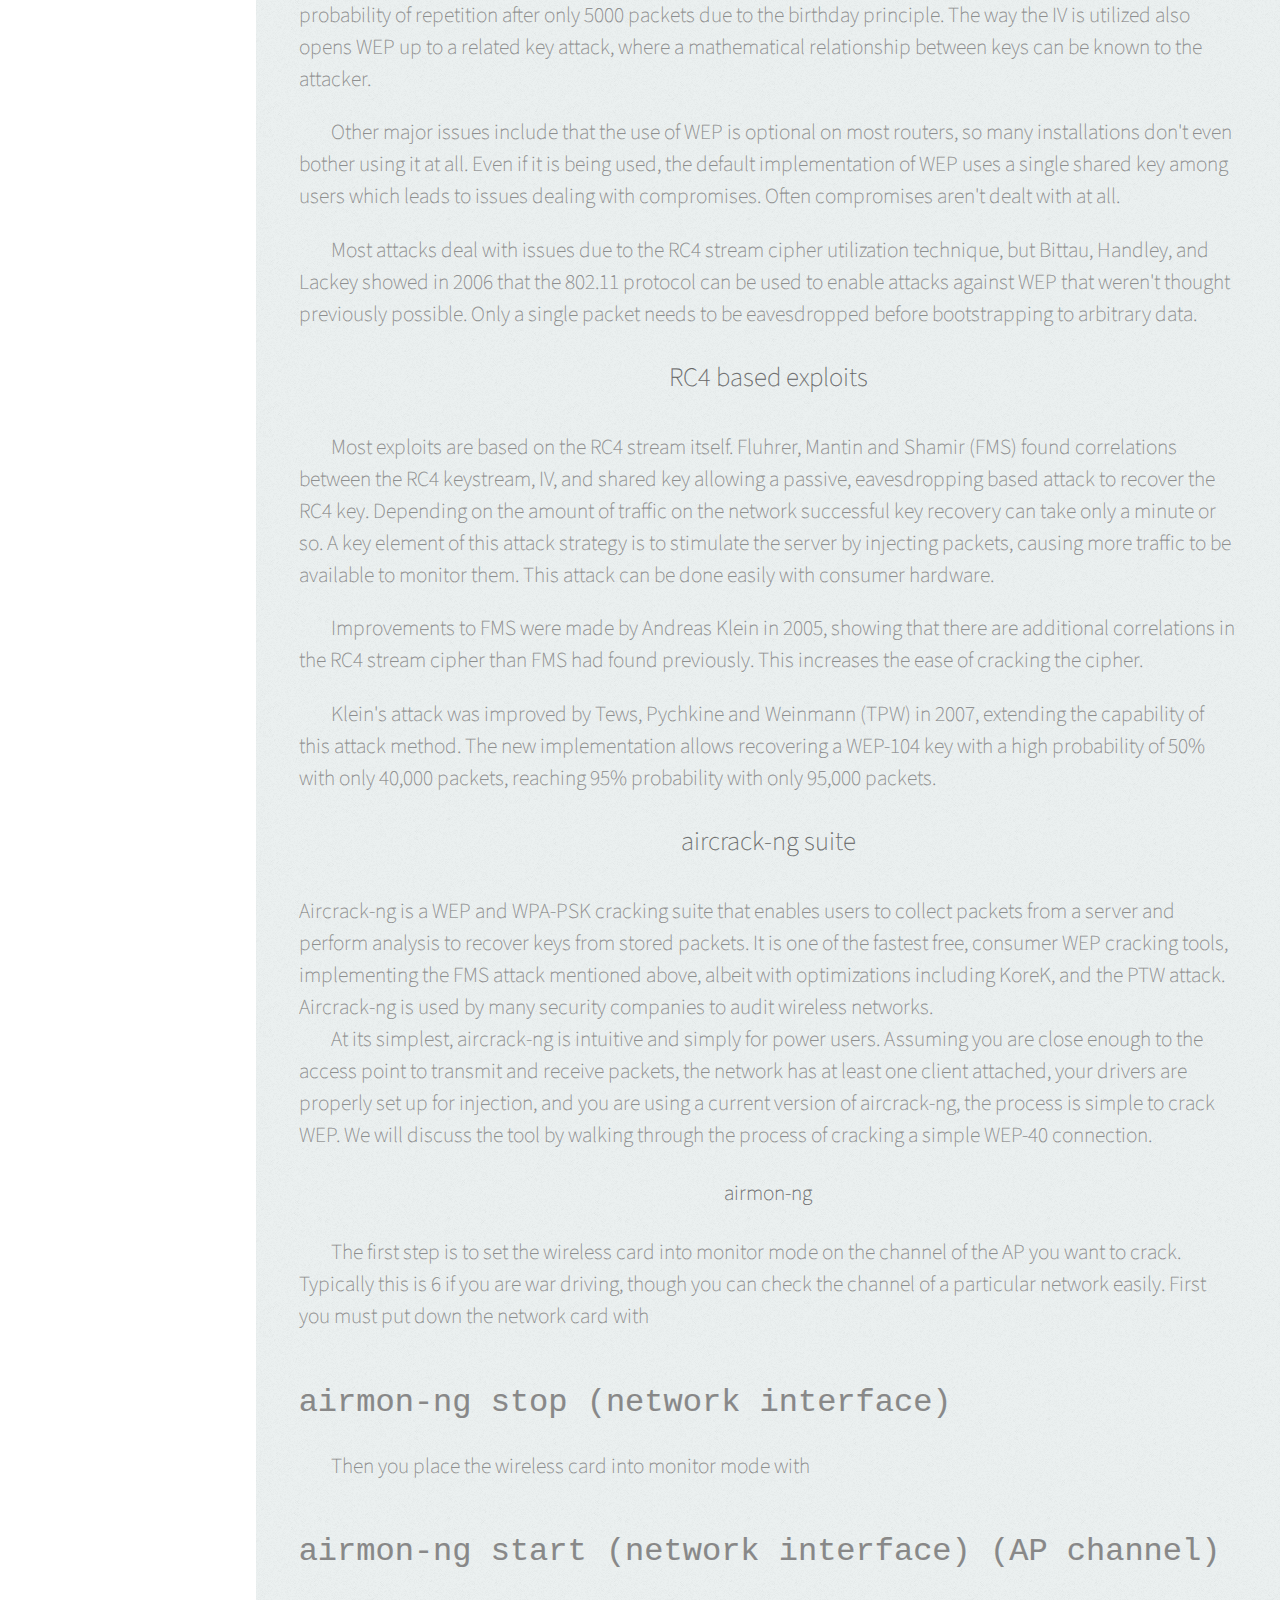
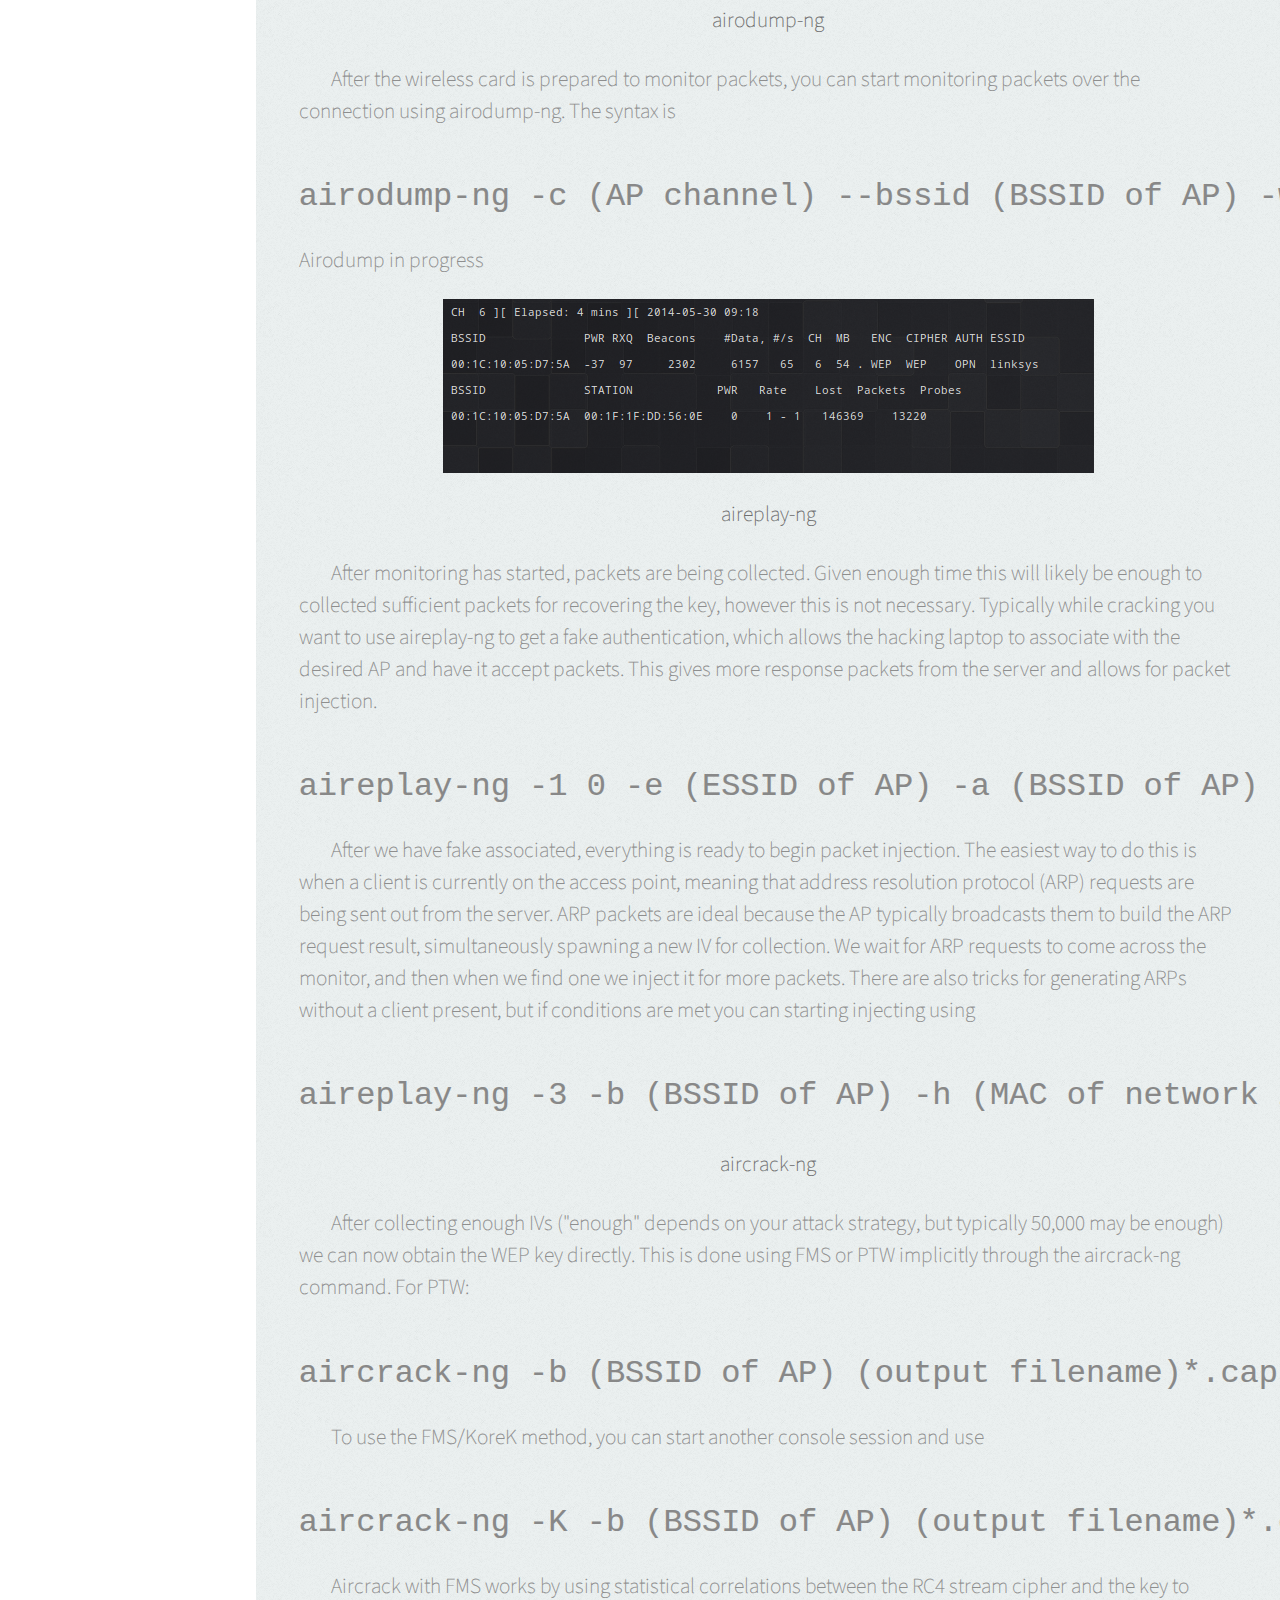
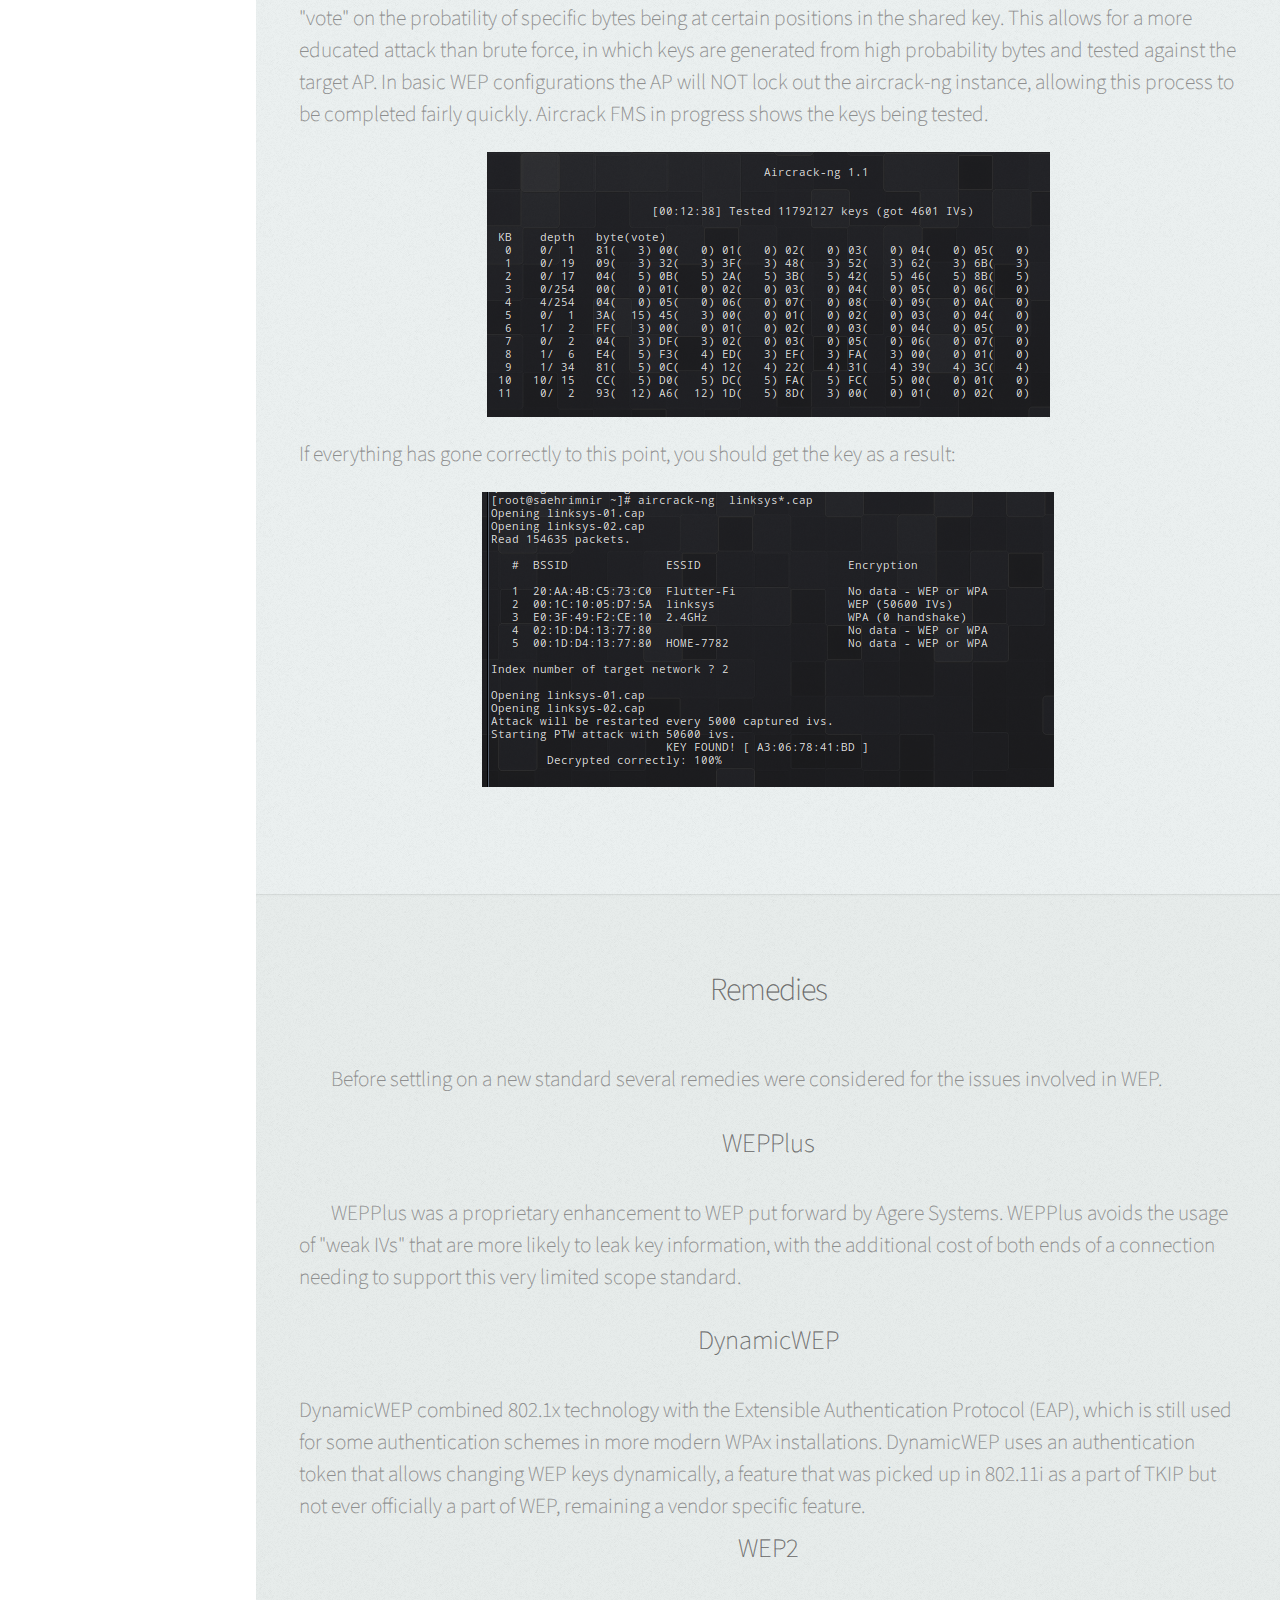
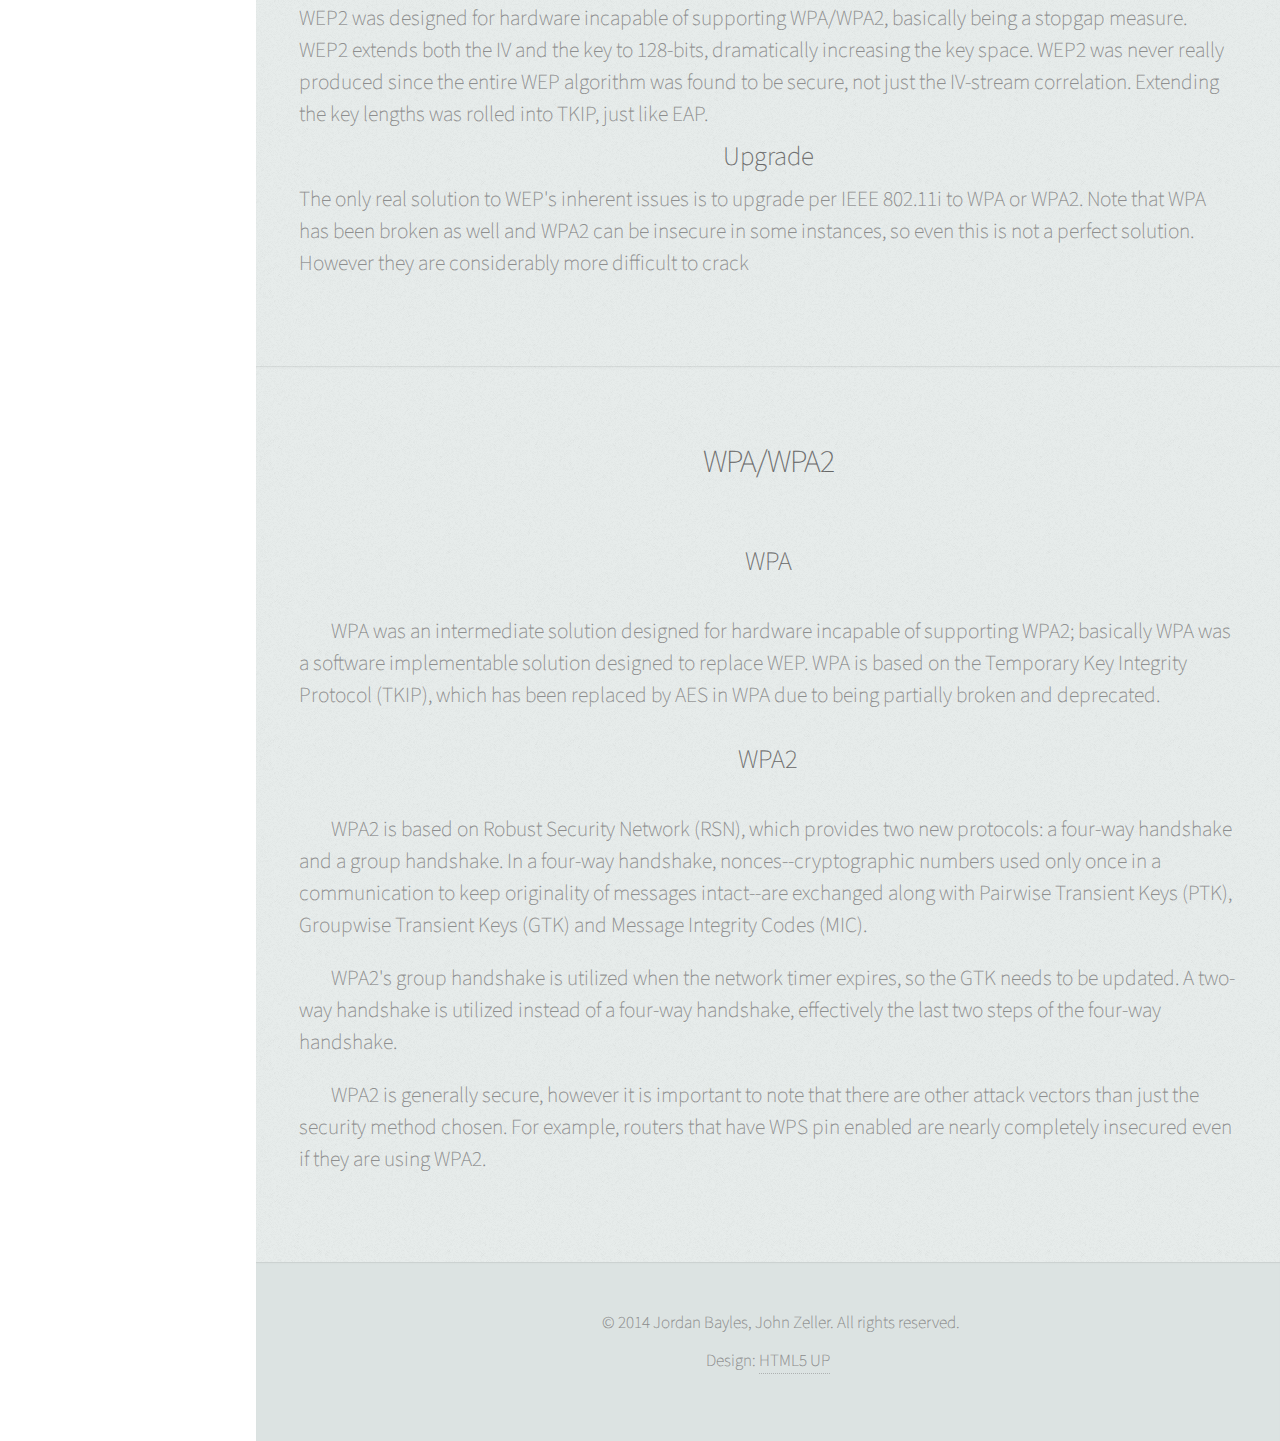
==== commit dbc74aa1: "Added info about WPA/WPA2. 60-70% done" ====
--- a/project/writeup/index.html
+++ b/project/writeup/index.html
@@ -354,6 +354,37 @@
 								<h2>WPA/WPA2</h2>
 							</header>
 
+							<h3>WPA</h3>
+
+							<p>WPA was an intermediate solution designed for hardware incapable
+							of supporting WPA2; basically WPA was a software implementable
+							solution designed to replace WEP. WPA is based on the
+							Temporary Key Integrity Protocol (TKIP), which has been replaced
+							by AES in WPA due to being partially broken and deprecated.
+
+							<h3>WPA2</h3>
+
+							<p>WPA2 is based on Robust Security Network (RSN), which provides
+							two new protocols: a four-way handshake and a group handshake.
+							In a four-way handshake, nonces--cryptographic numbers used
+							only once in a communication to keep originality of
+							messages intact--are exchanged along with Pairwise Transient Keys
+							(PTK), Groupwise Transient Keys (GTK) and Message Integrity
+							Codes (MIC).
+
+							<!-- TODO insert graphic here -->
+
+							<p>WPA2's group handshake is utilized when the network timer
+							expires, so the GTK needs to be updated. A two-way handshake
+							is utilized instead of a four-way handshake, effectively
+							the last two steps of the four-way handshake.
+
+							<p> WPA2 is generally secure, however it is important to note
+							that there are other attack vectors than just the security
+							method chosen. For example, routers that have WPS pin enabled
+							are nearly completely insecured even if they are using
+							WPA2.
+
 						</div>
 					</section>
 				</div>
--- a/project/writeup/css/style.css
+++ b/project/writeup/css/style.css
@@ -1003,7 +1003,7 @@
 		{
 			position: relative;
 			color: #fff;
-			font-weight: 600;
+			font-weight: 350;
 			font-size: 1em;
 			line-height: 1em;
 		}
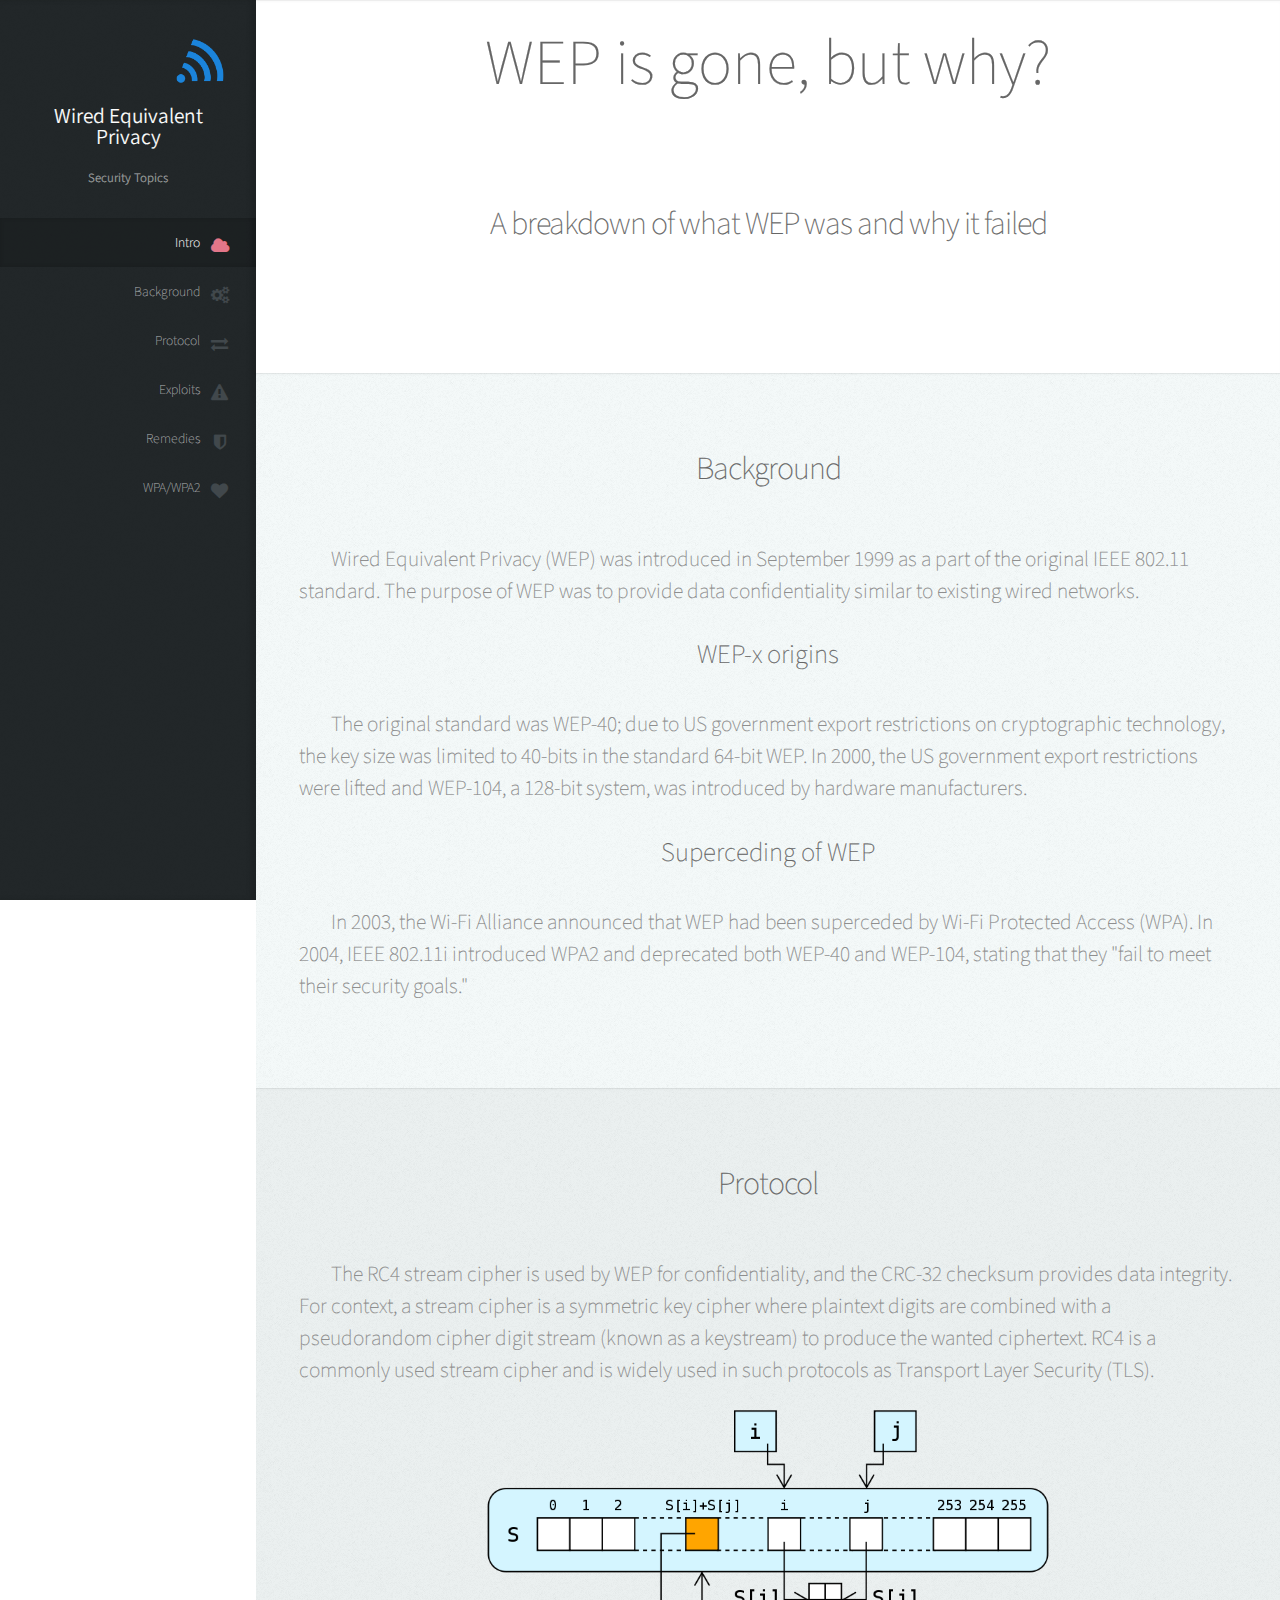
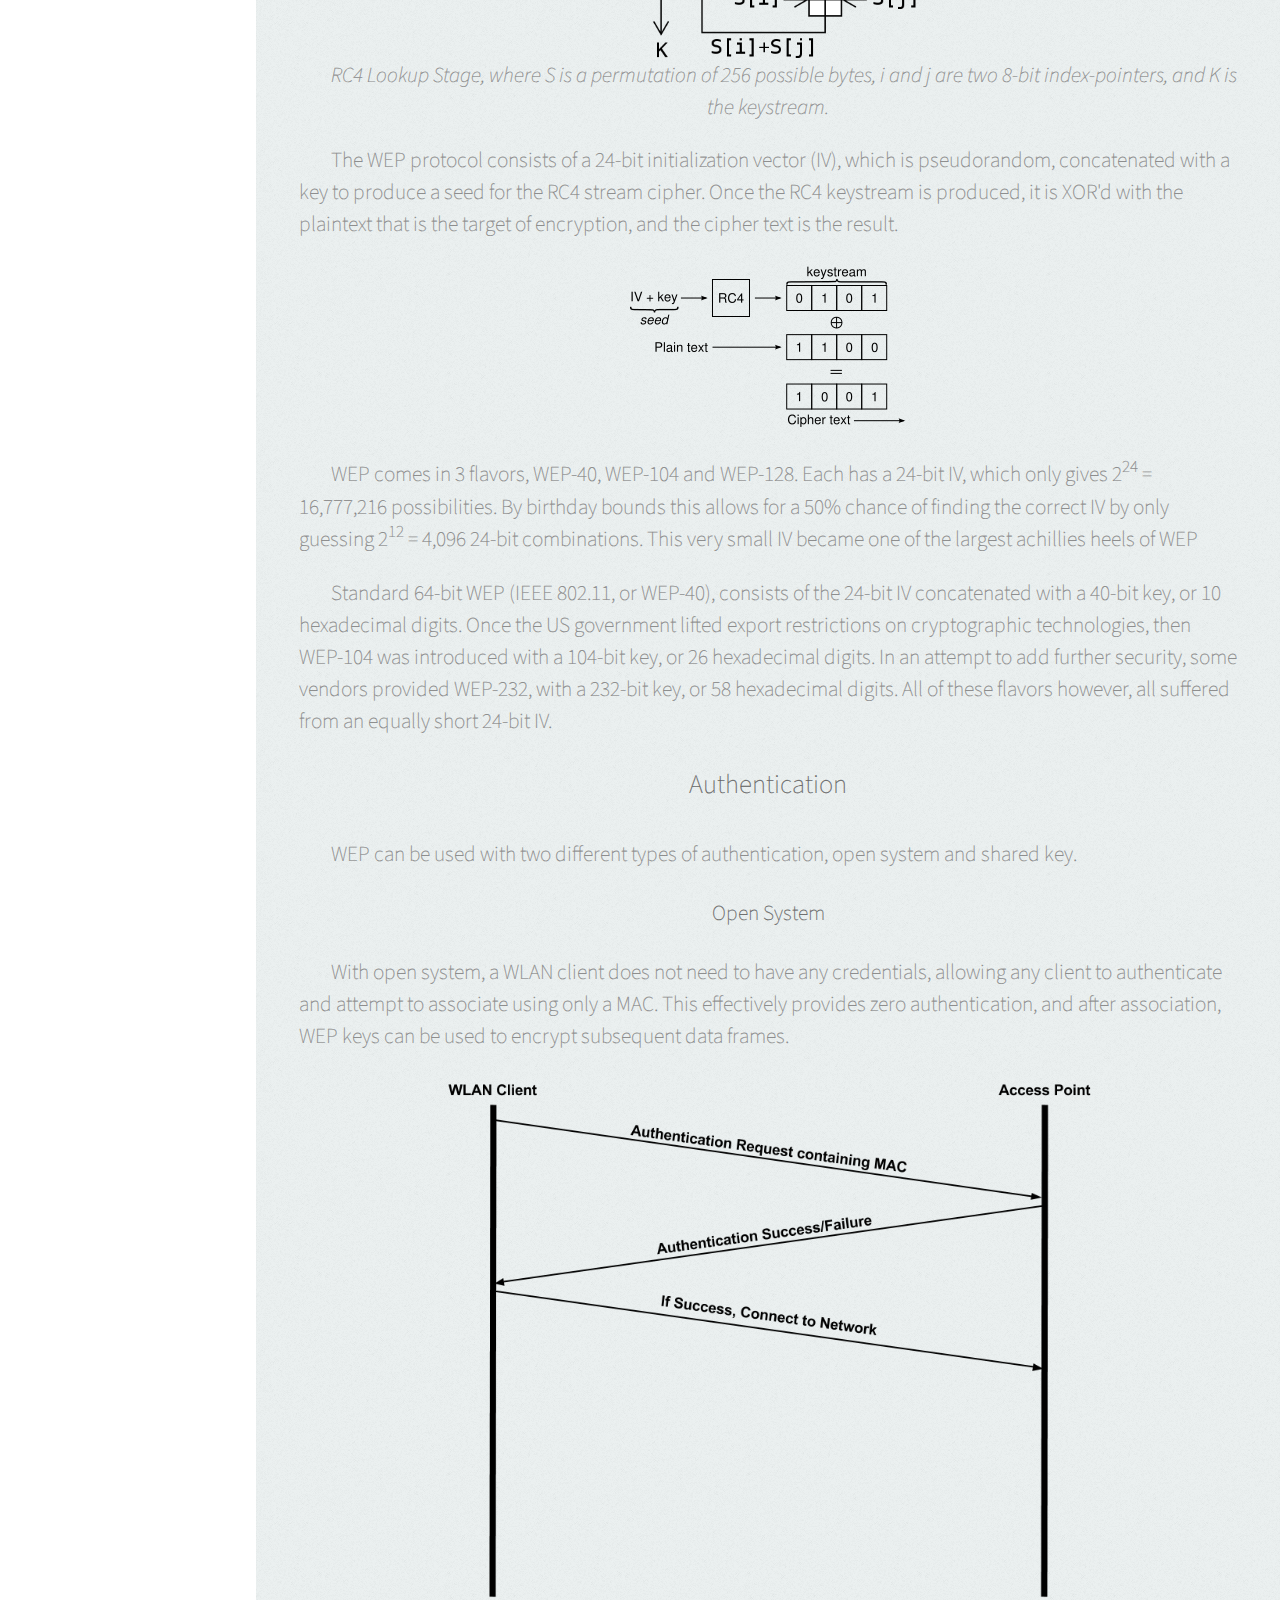
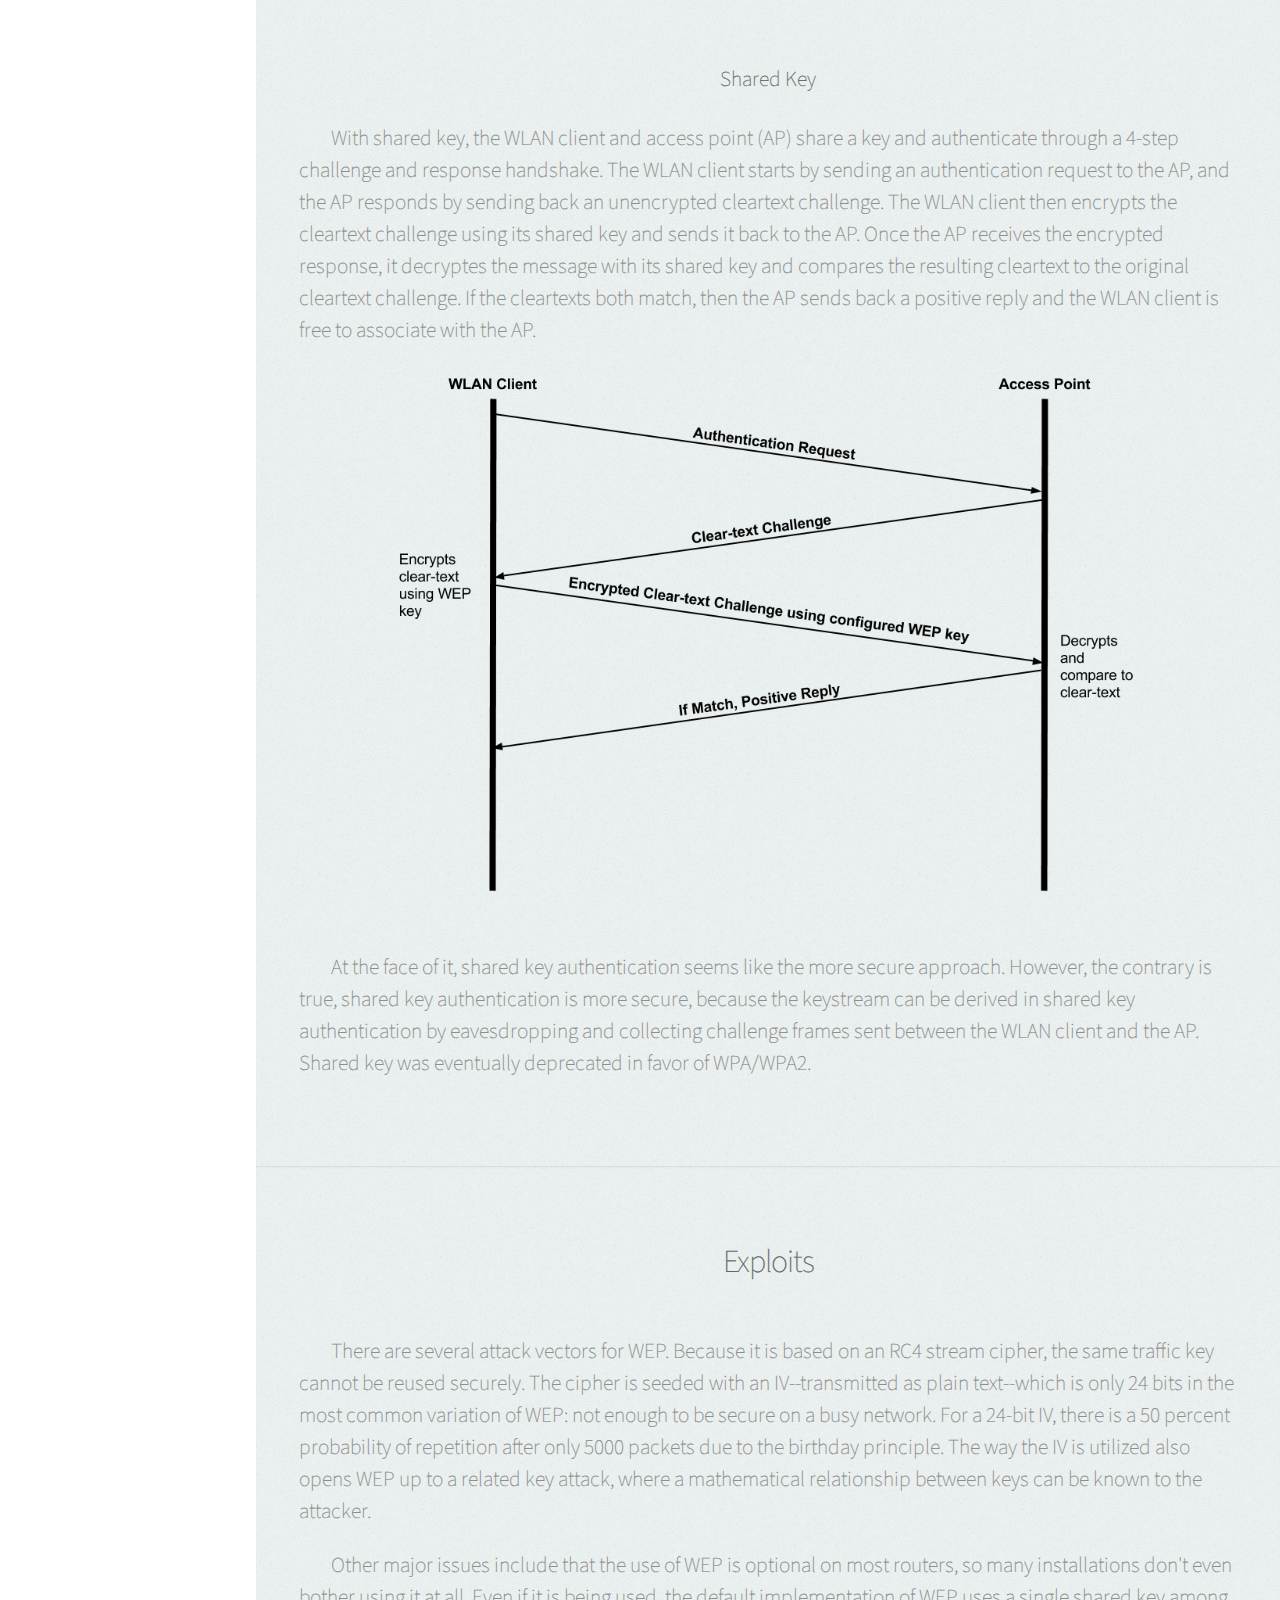
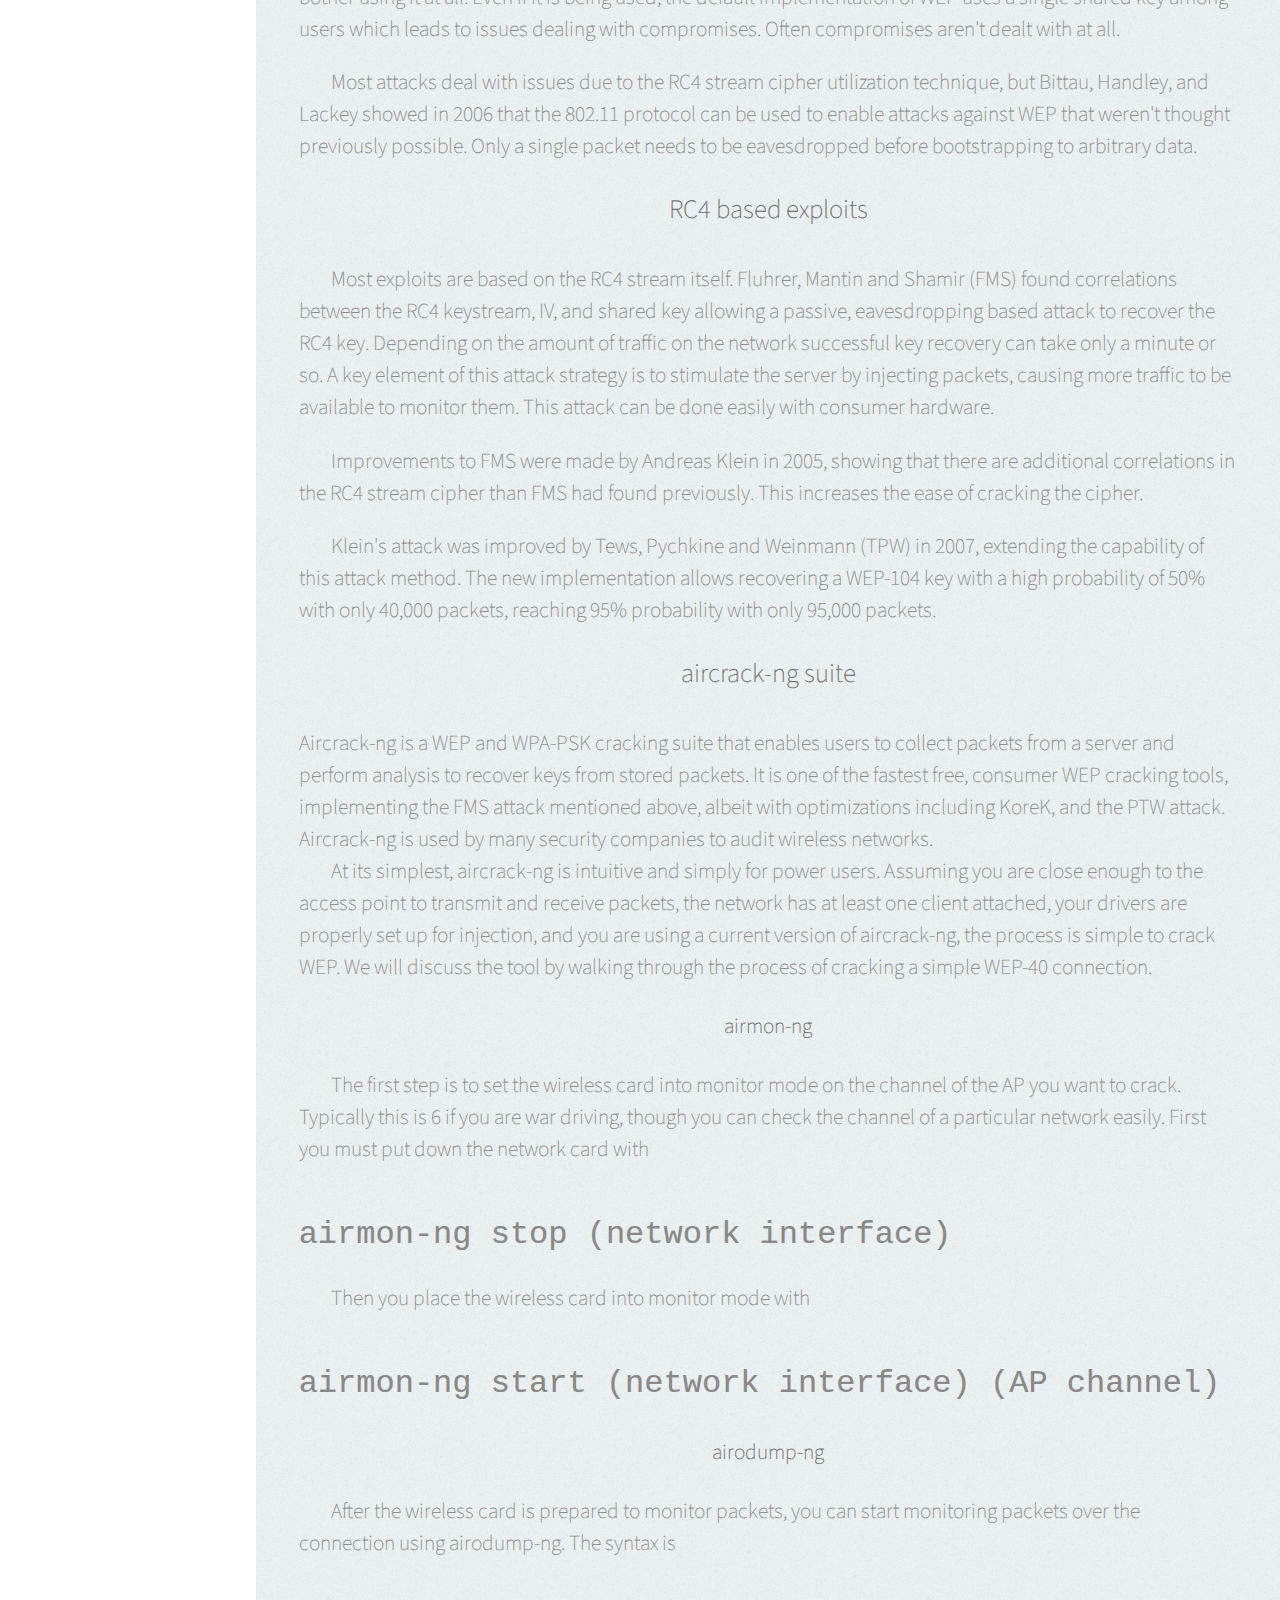
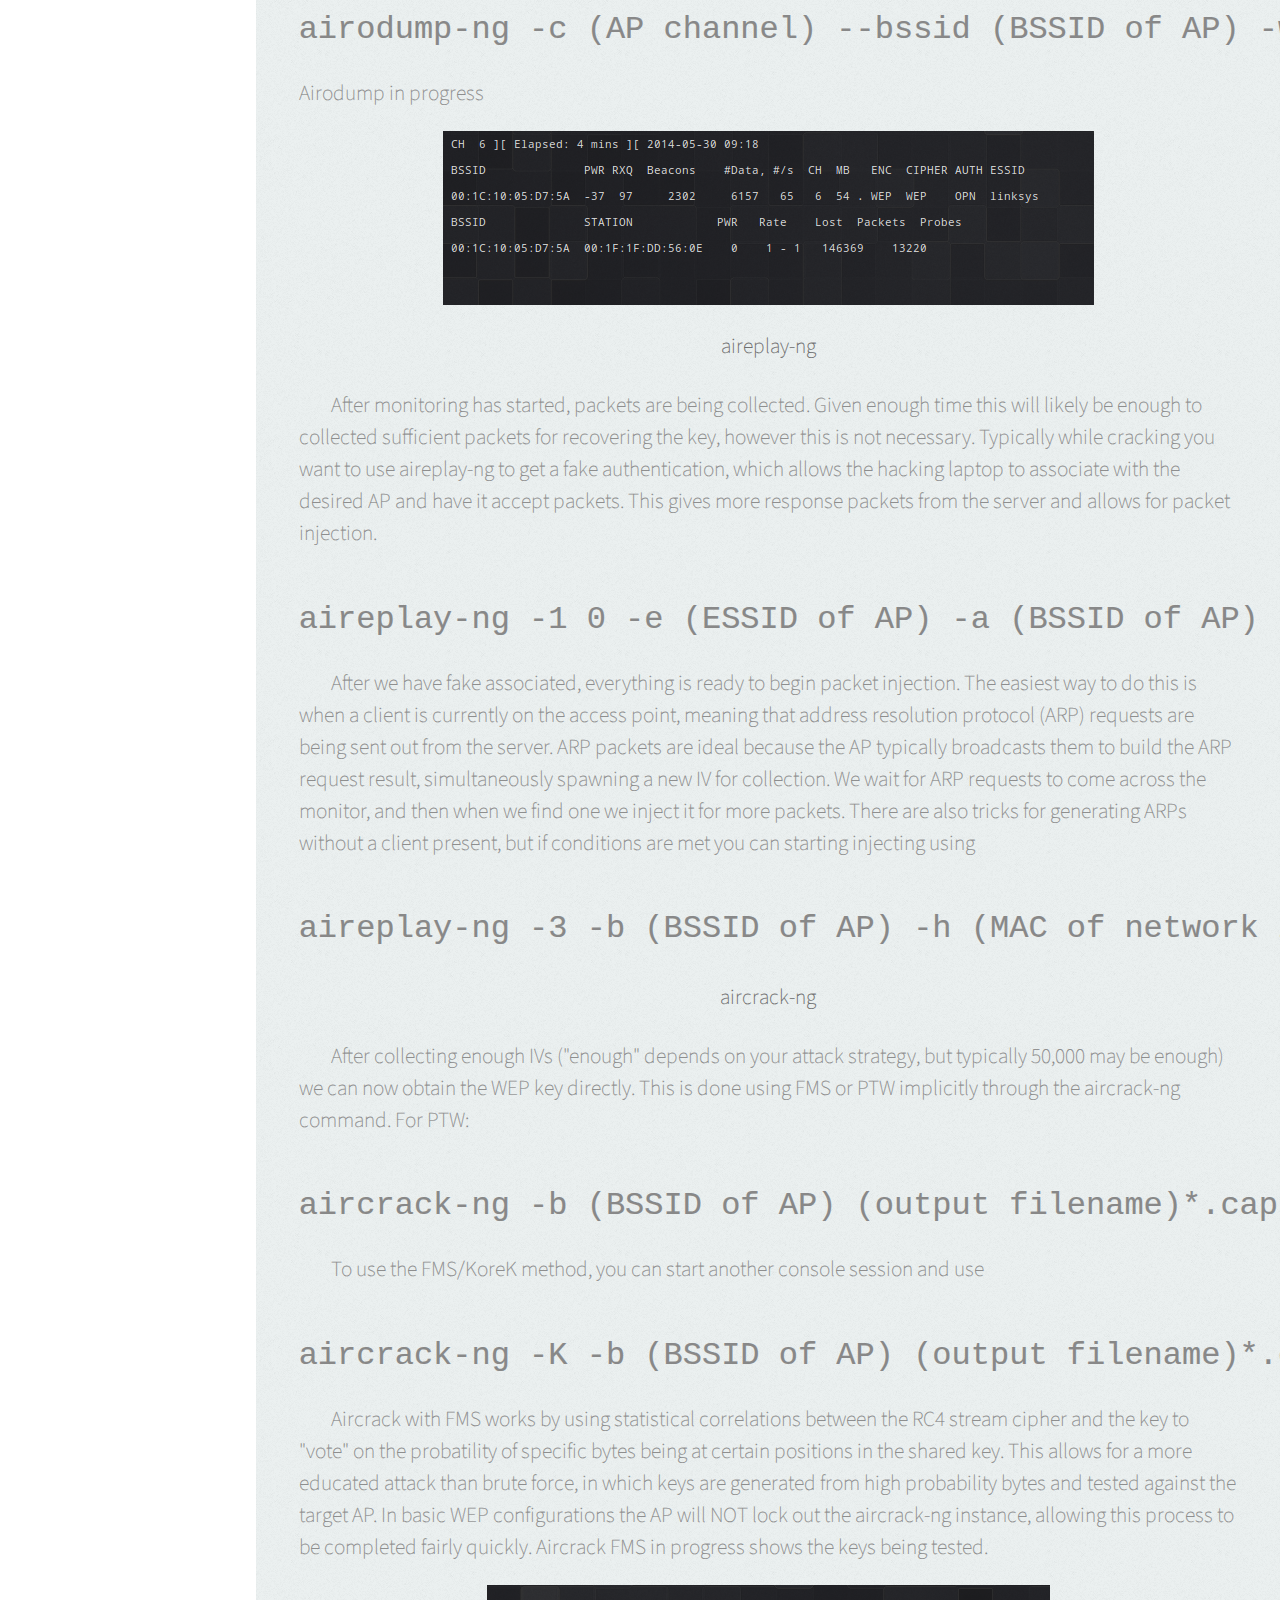
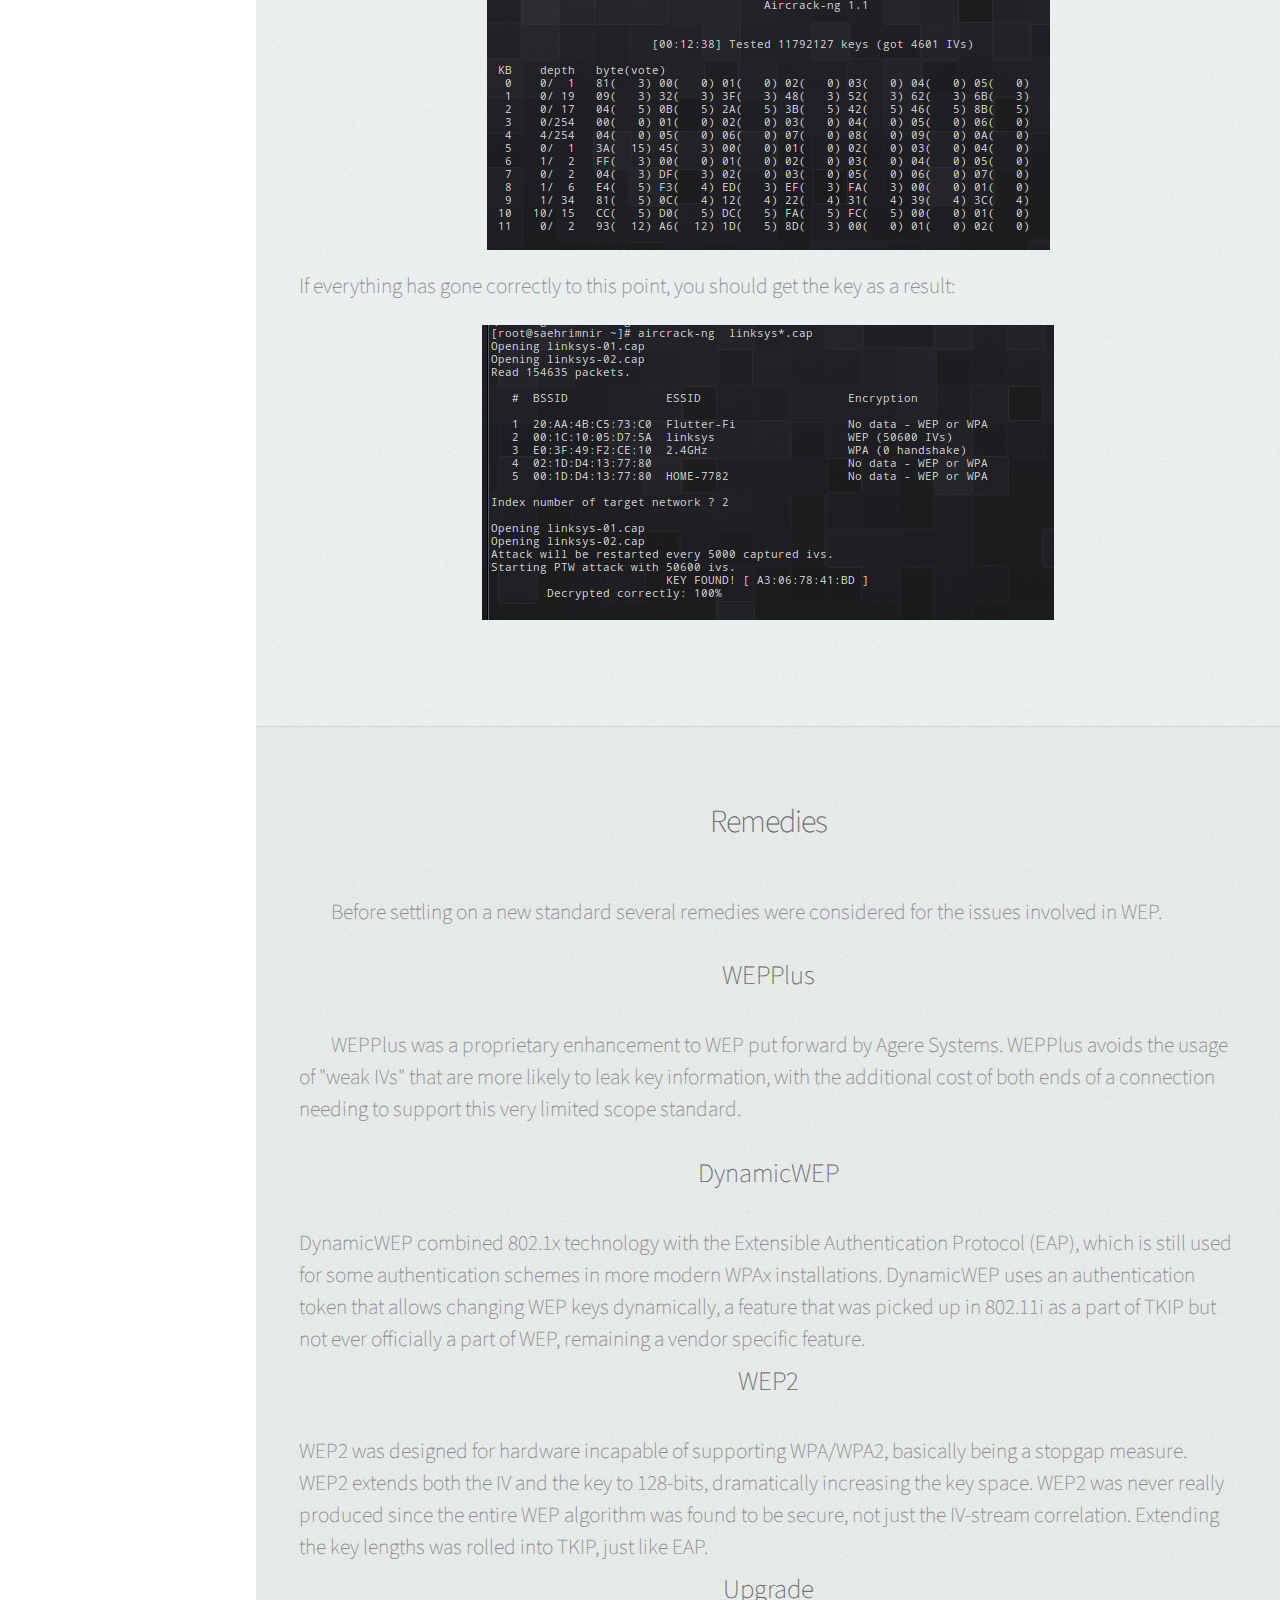
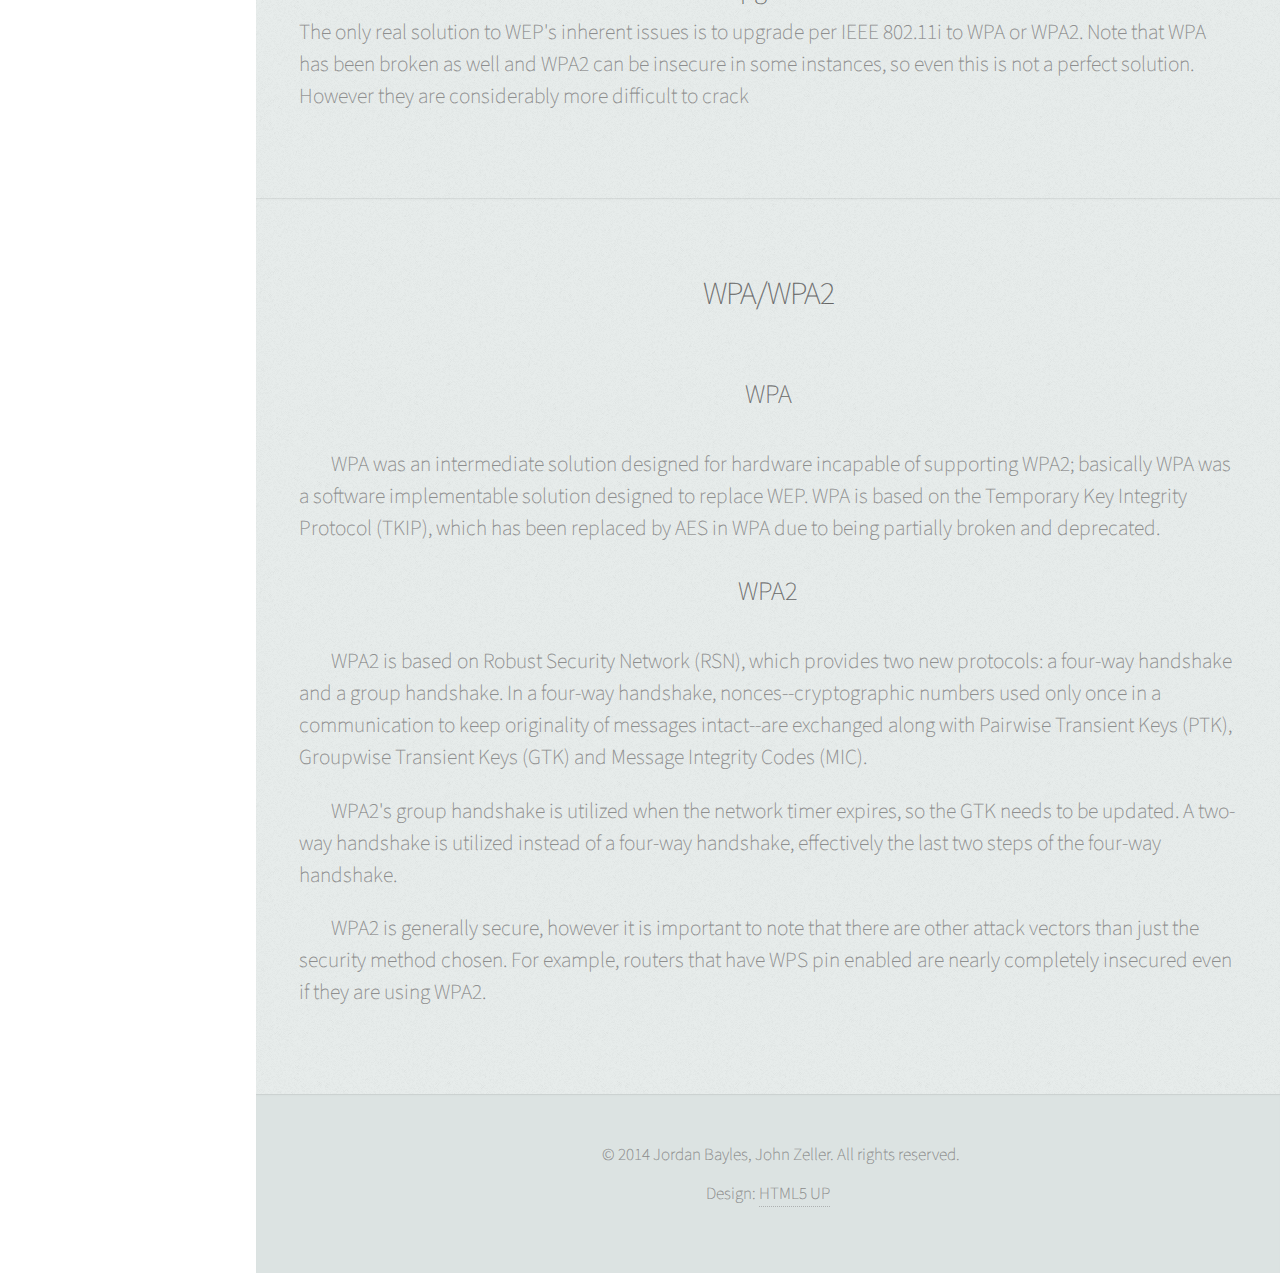
==== commit 51c56716: "Added the Protocol section to the writeup - 90% complete" ====
--- a/project/writeup/index.html
+++ b/project/writeup/index.html
@@ -145,6 +145,39 @@
 								<h2>Protocol</h2>
 							</header>
 
+							<p>The RC4 stream cipher is used by WEP for confidentiality, and the CRC-32 checksum provides data integrity. For context, a stream cipher is a symmetric key cipher where plaintext digits are combined with a pseudorandom cipher digit stream (known as a keystream) to produce the wanted ciphertext. RC4 is a commonly used stream cipher and is widely used in such protocols as Transport Layer Security (TLS).</p>
+
+							<span class="image centered">
+								<img style="width: 60%;" src="images/RC4.png" alt="">
+								<p style="text-align: center;"><i>RC4 Lookup Stage, where S is a permutation of 256 possible bytes, i and j are two 8-bit index-pointers, and K is the keystream.</i></p>
+							</span>
+
+							<p>The WEP protocol consists of a 24-bit initialization vector (IV), which is pseudorandom, concatenated with a key to produce a seed for the RC4 stream cipher. Once the RC4 keystream is produced, it is XOR'd with the plaintext that is the target of encryption, and the cipher text is the result.</p>
+
+							<span class="image centered"><img src="images/Wep-crypt-alt.png" alt=""></span>
+
+							<p>WEP comes in 3 flavors, WEP-40, WEP-104 and WEP-128. Each has a 24-bit IV, which only gives 2<sup>24</sup> = 16,777,216 possibilities. By birthday bounds this allows for a 50% chance of finding the correct IV by only guessing 2<sup>12</sup> = 4,096 24-bit combinations. This very small IV became one of the largest achillies heels of WEP</p>
+
+							<p>Standard 64-bit WEP (IEEE 802.11, or WEP-40), consists of the 24-bit IV concatenated with a 40-bit key, or 10 hexadecimal digits. Once the US government lifted export restrictions on cryptographic technologies, then WEP-104 was introduced with a 104-bit key, or 26 hexadecimal digits. In an attempt to add further security, some vendors provided WEP-232, with a 232-bit key, or 58 hexadecimal digits. All of these flavors however, all suffered from an equally short 24-bit IV.</p>
+
+							<h3>Authentication</h3>
+
+							<p>WEP can be used with two different types of authentication, open system and shared key.</p>
+
+							<h4>Open System</h4>
+
+							<p>With open system, a WLAN client does not need to have any credentials, allowing any client to authenticate and attempt to associate using only a MAC. This effectively provides zero authentication, and after association, WEP keys can be used to encrypt subsequent data frames.</p>
+
+							<span class="image centered"><img style="width: 80%;" src="images/opensystem.png" alt=""></span>
+
+							<h4>Shared Key</h4>
+
+							<p>With shared key, the WLAN client and access point (AP) share a key and authenticate through a 4-step challenge and response handshake. The WLAN client starts by sending an authentication request to the AP, and the AP responds by sending back an unencrypted cleartext challenge. The WLAN client then encrypts the cleartext challenge using its shared key and sends it back to the AP. Once the AP receives the encrypted response, it decryptes the message with its shared key and compares the resulting cleartext to the original cleartext challenge. If the cleartexts both match, then the AP sends back a positive reply and the WLAN client is free to associate with the AP.</p>
+
+							<span class="image centered"><img style="width: 80%;" src="images/sharedkey.png" alt=""></span>
+
+							<p>At the face of it, shared key authentication seems like the more secure approach. However, the contrary is true, shared key authentication is more secure, because the keystream can be derived in shared key authentication by eavesdropping and collecting challenge frames sent between the WLAN client and the AP. Shared key was eventually deprecated in favor of WPA/WPA2.</p>
+
 						</div>
 					</section>
 
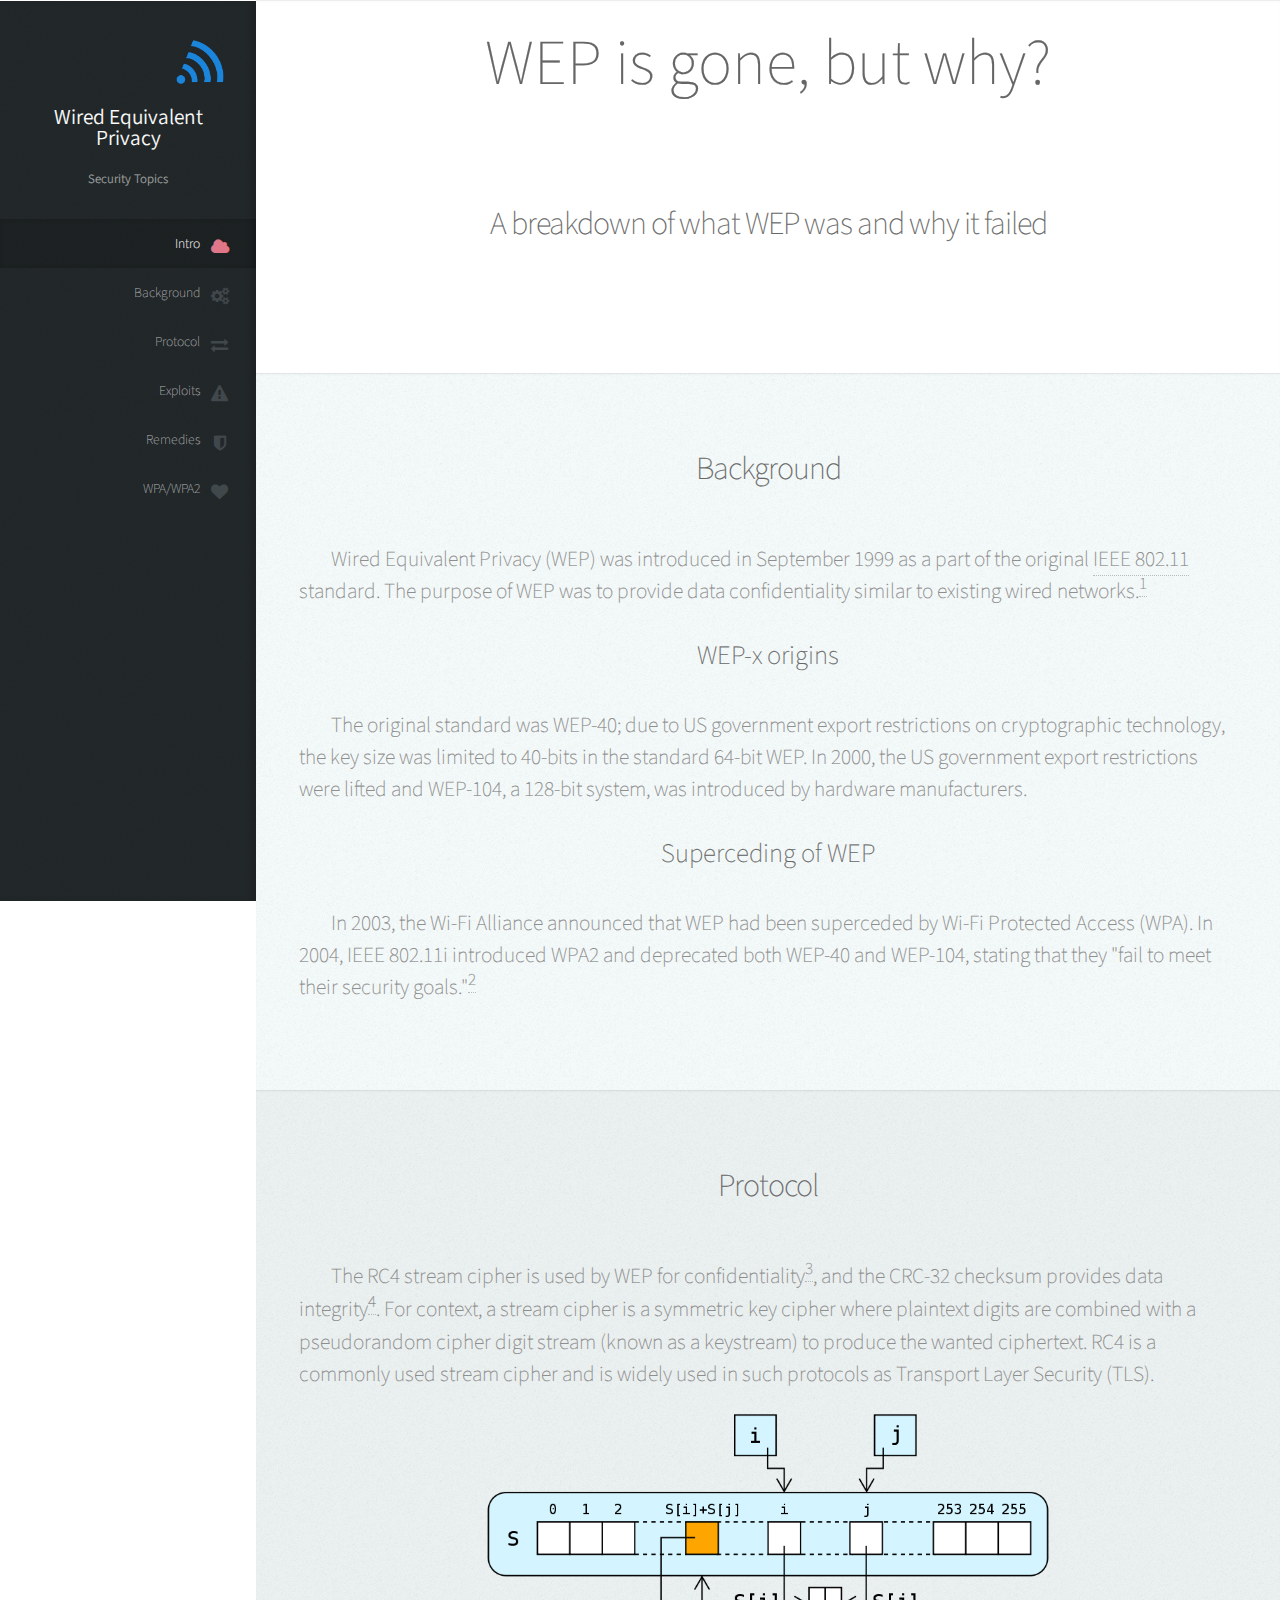
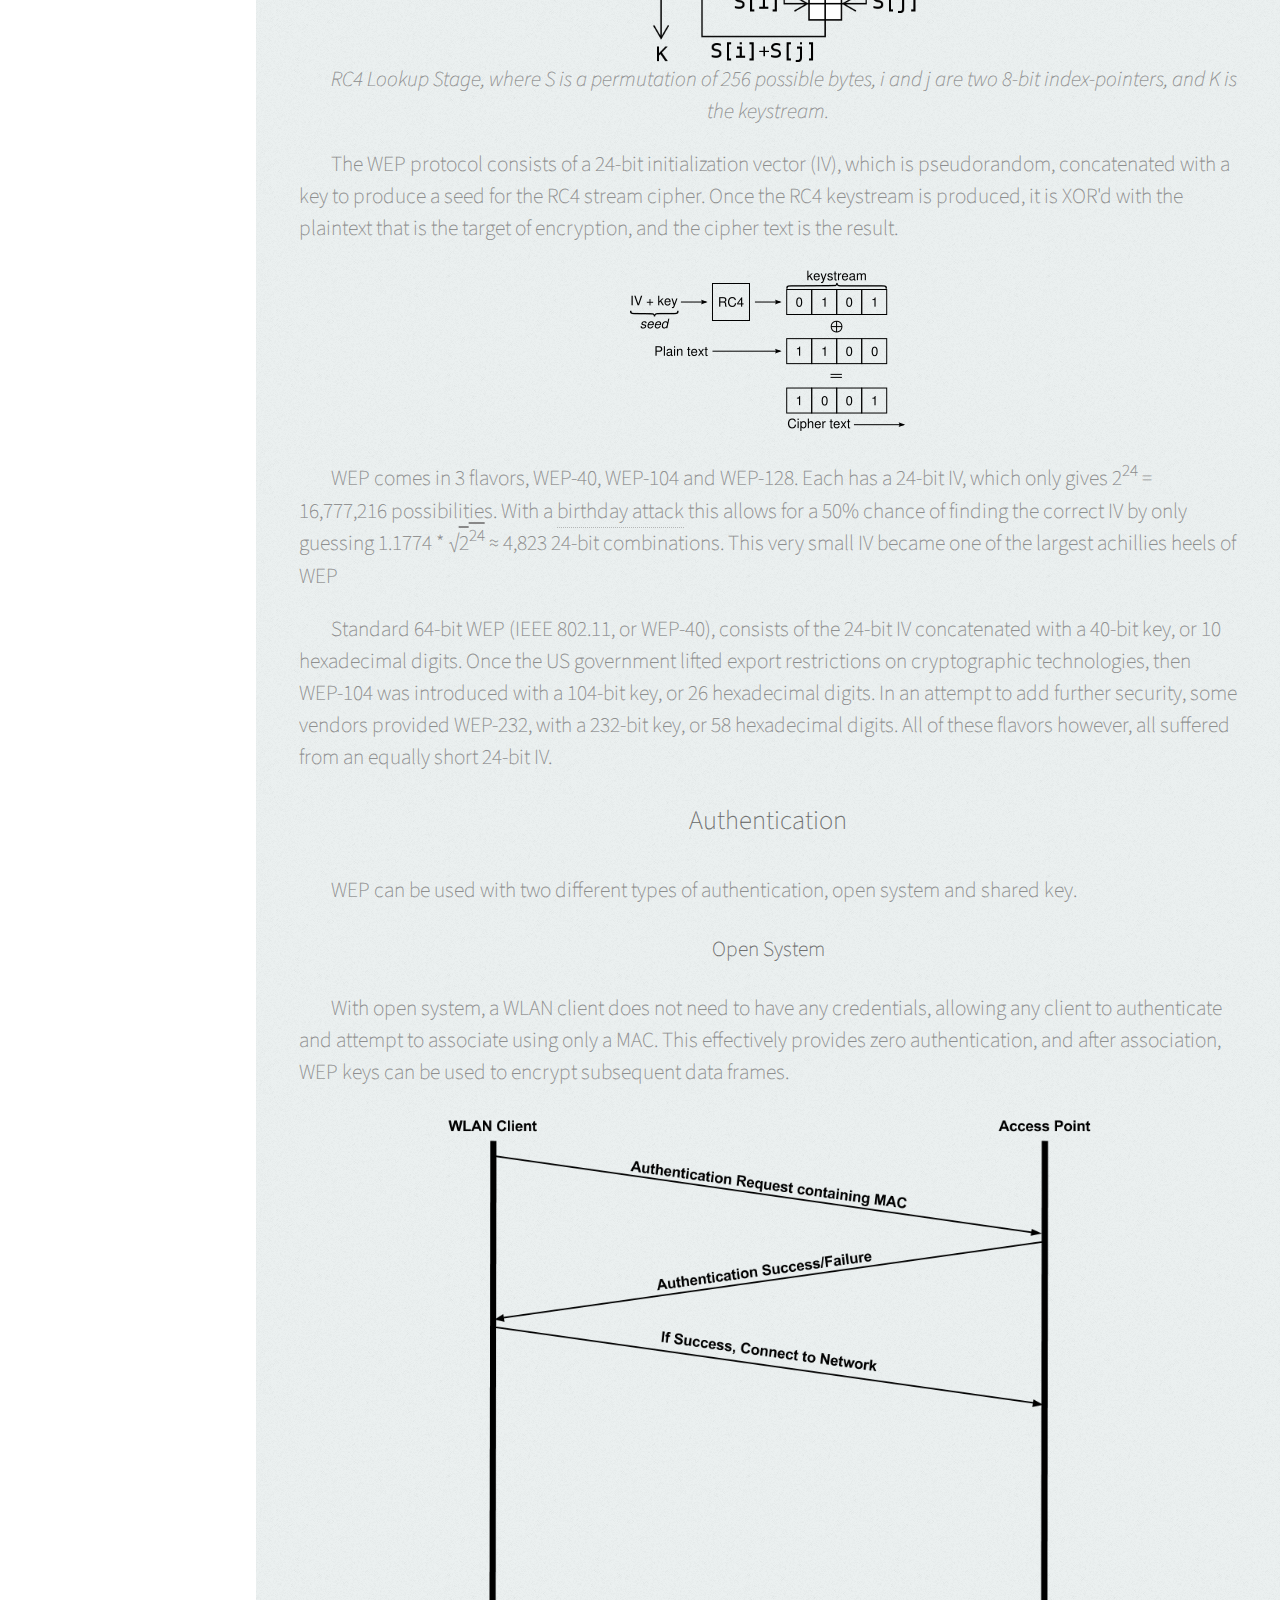
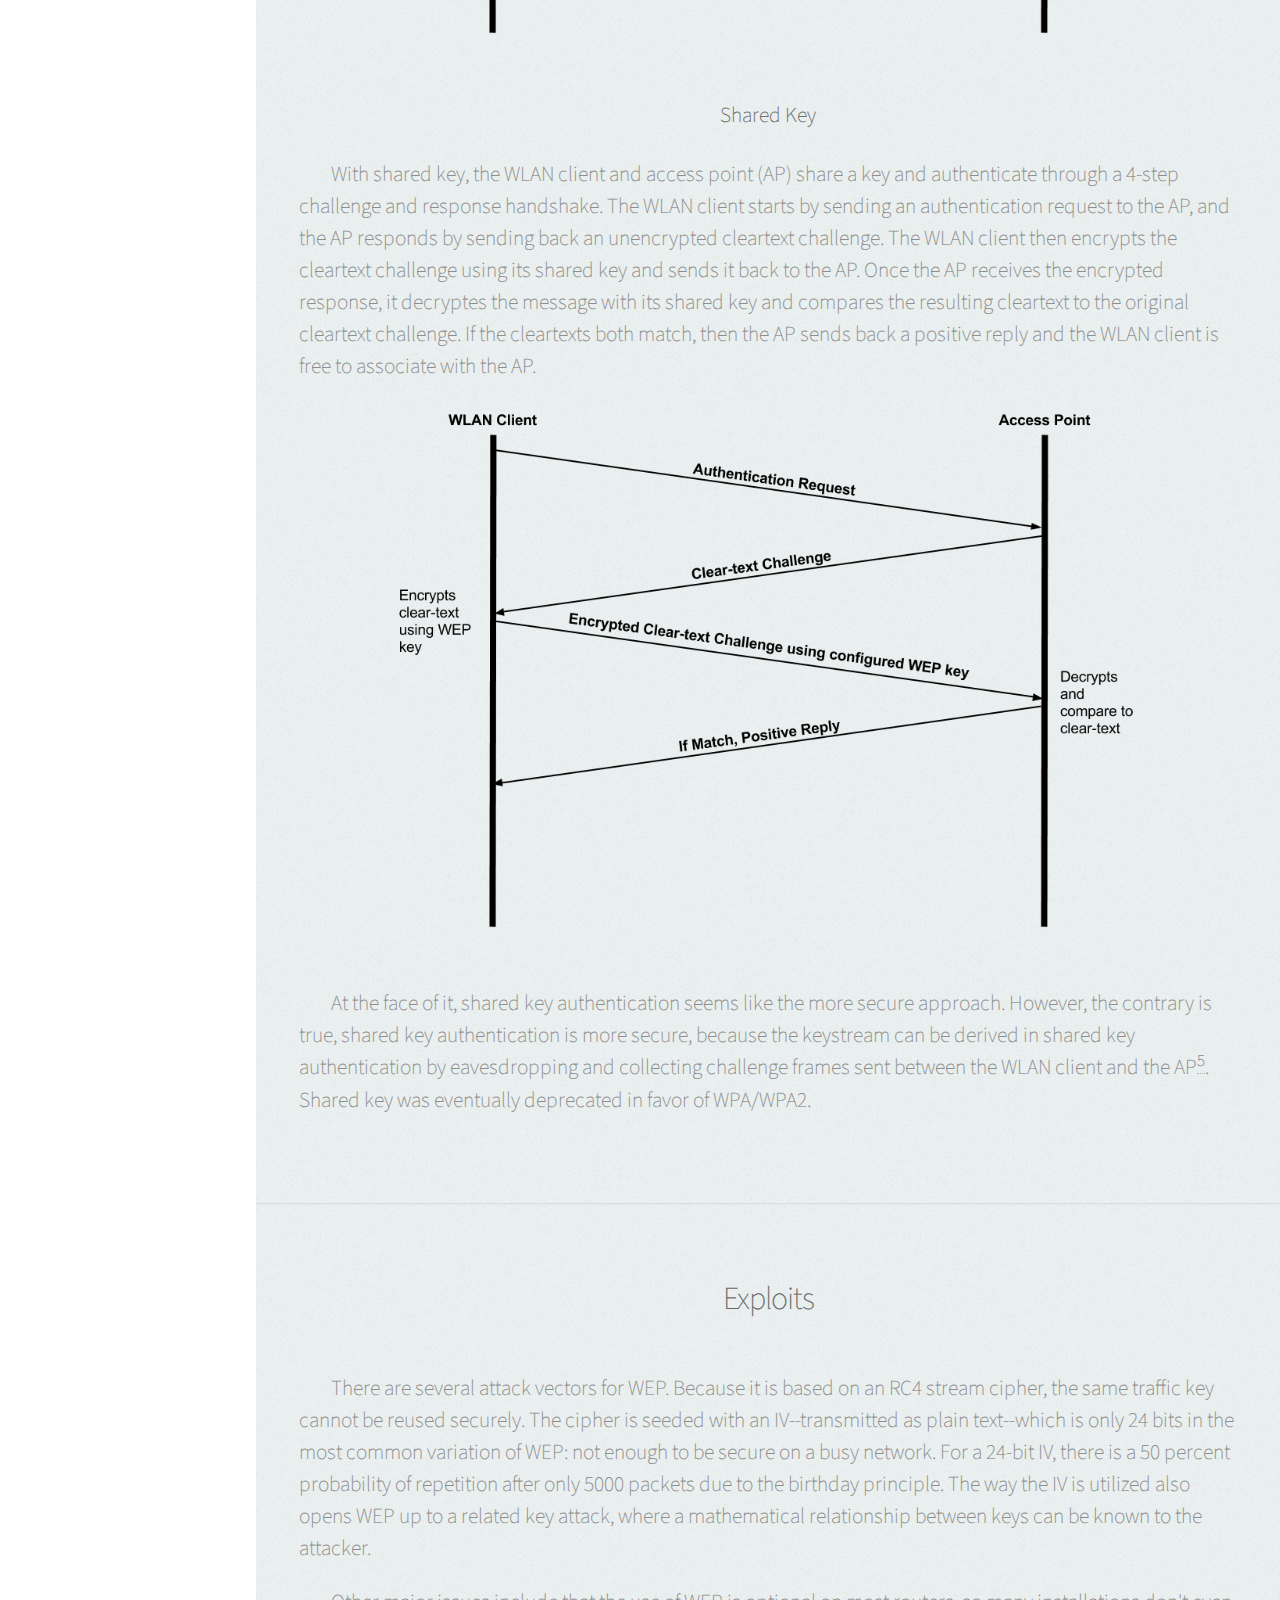
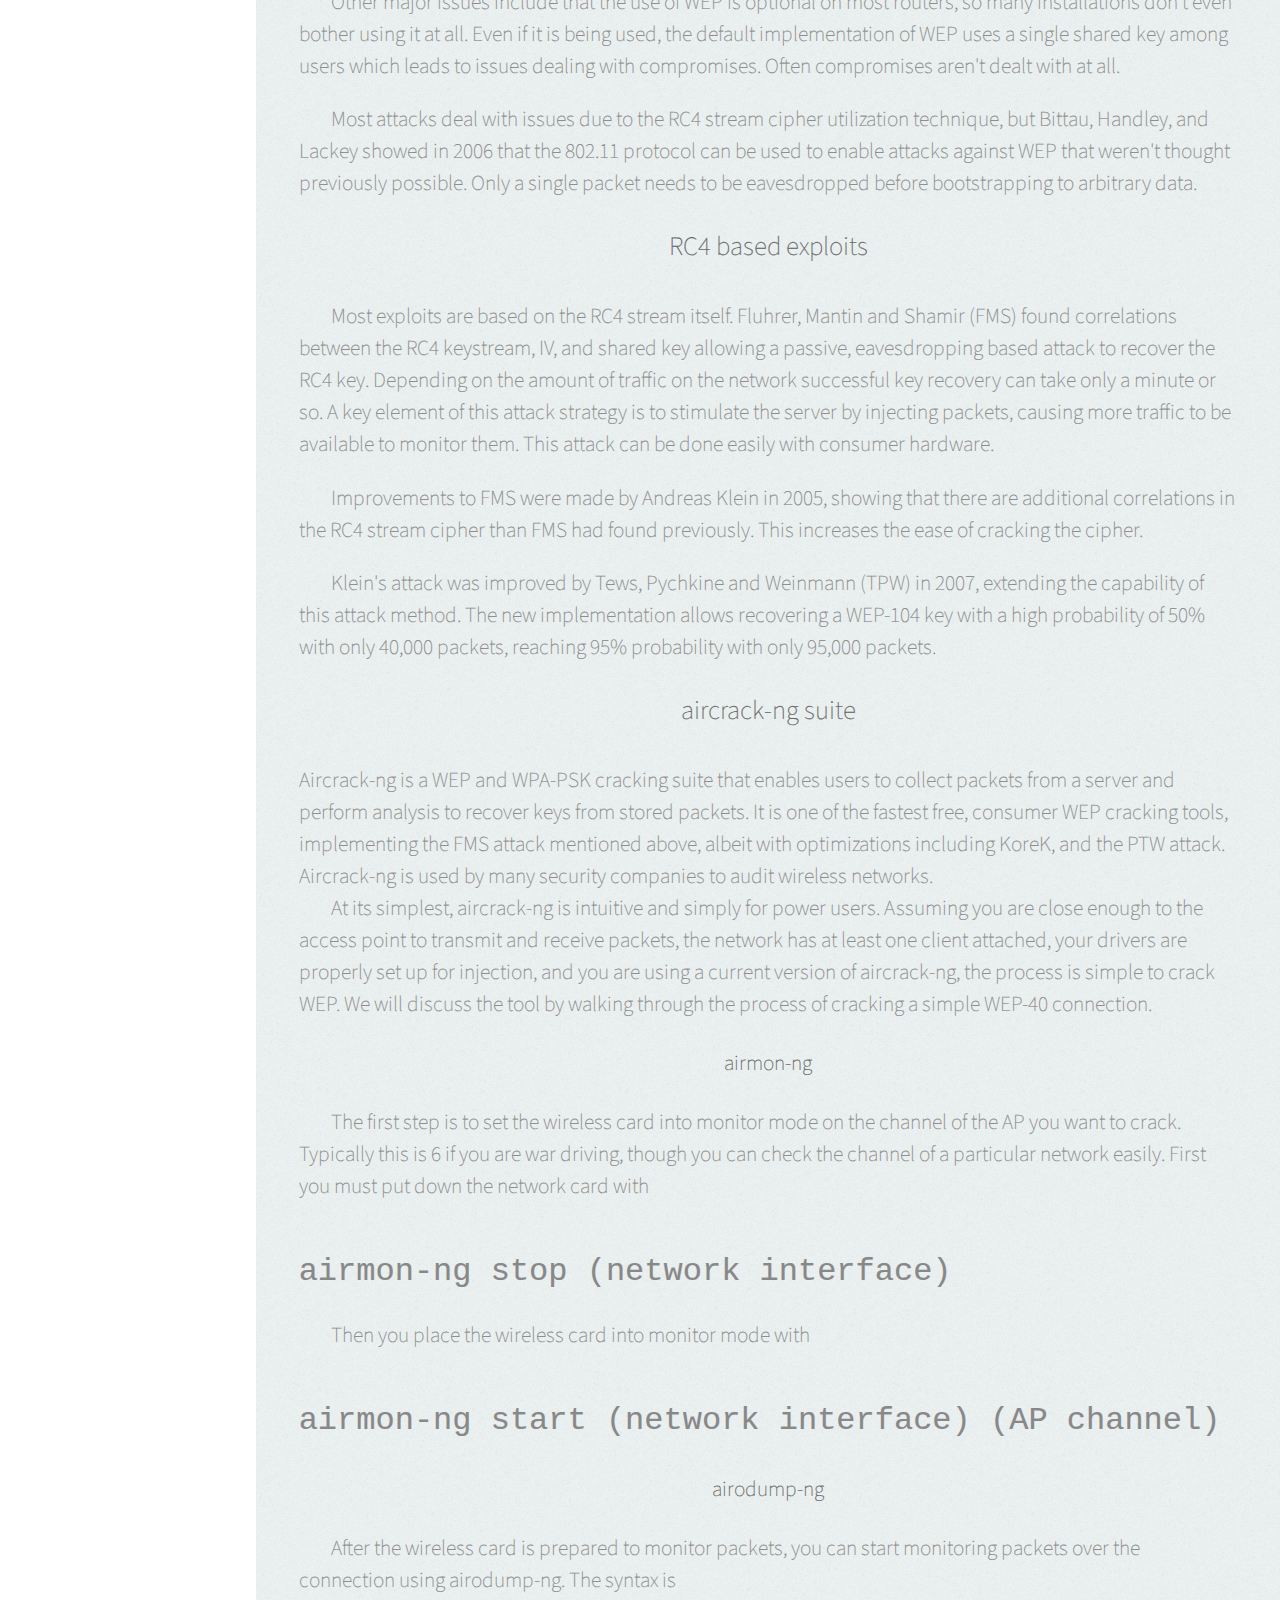
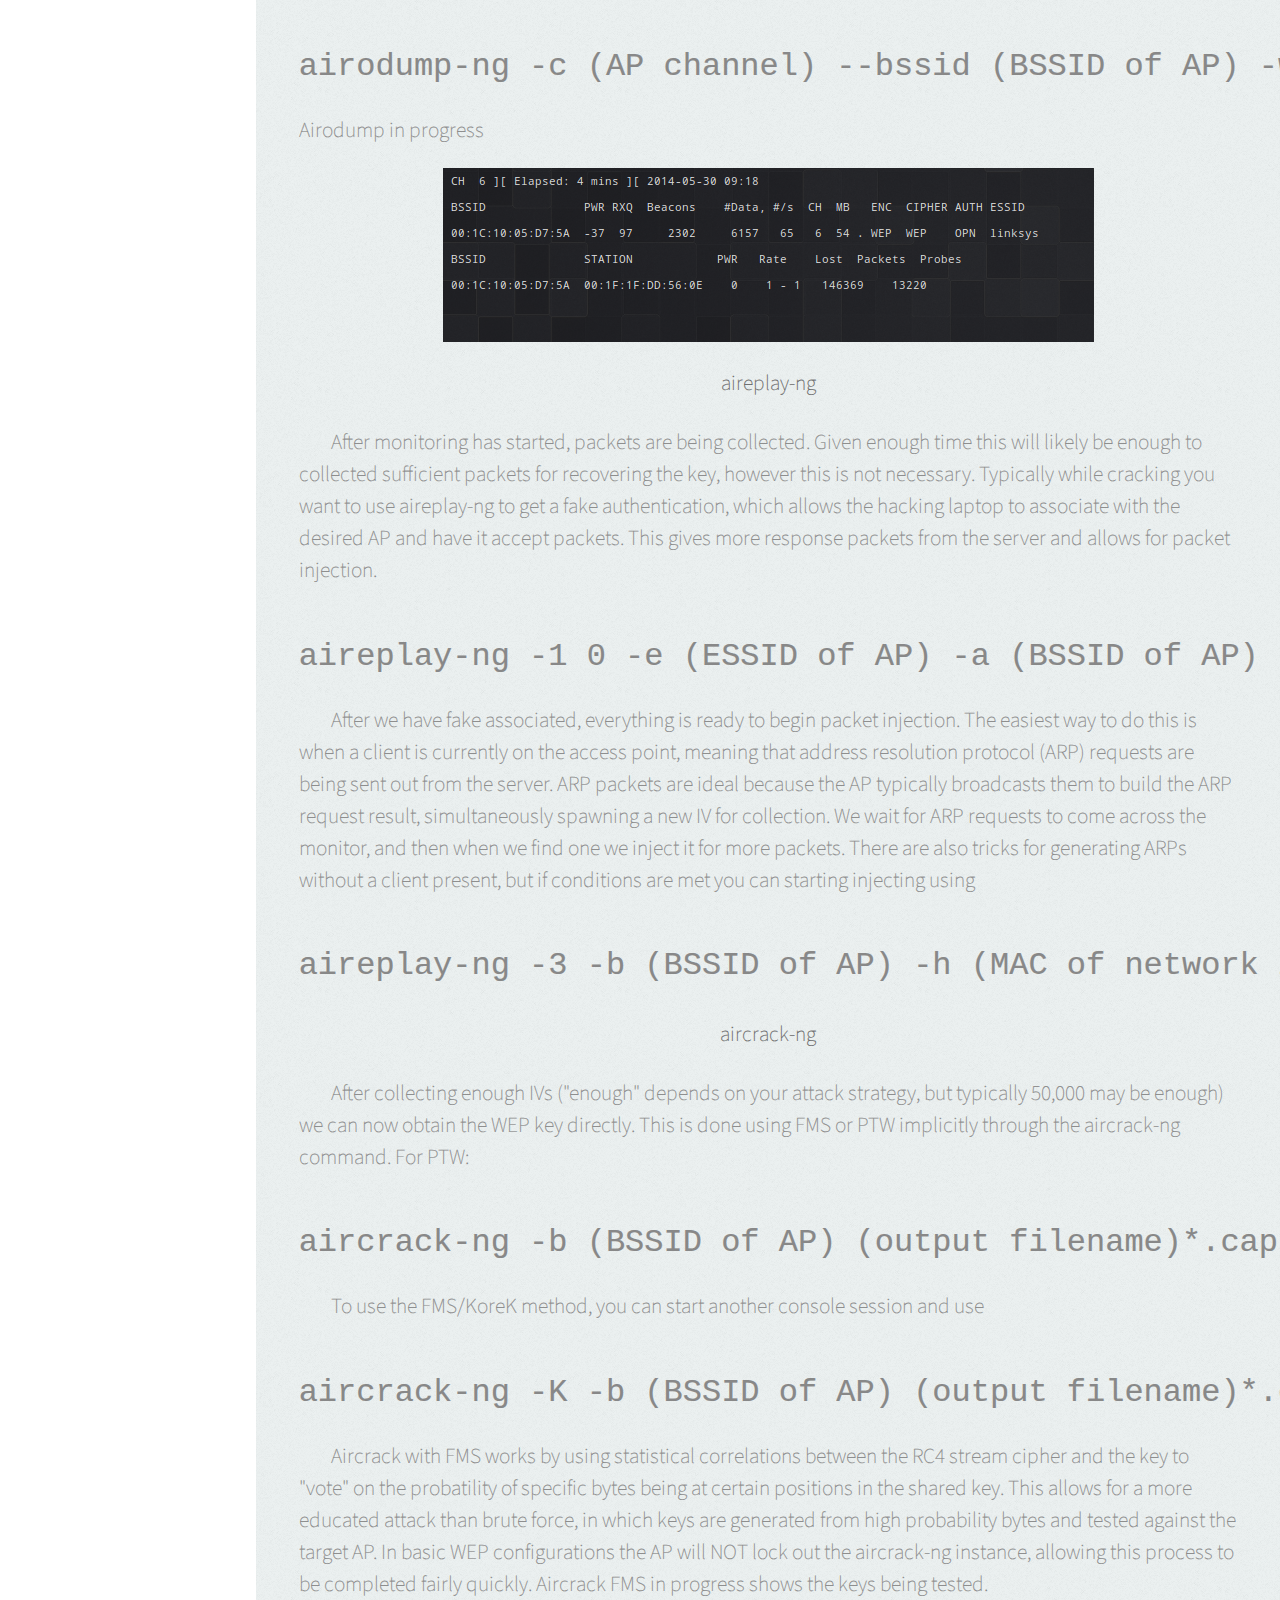
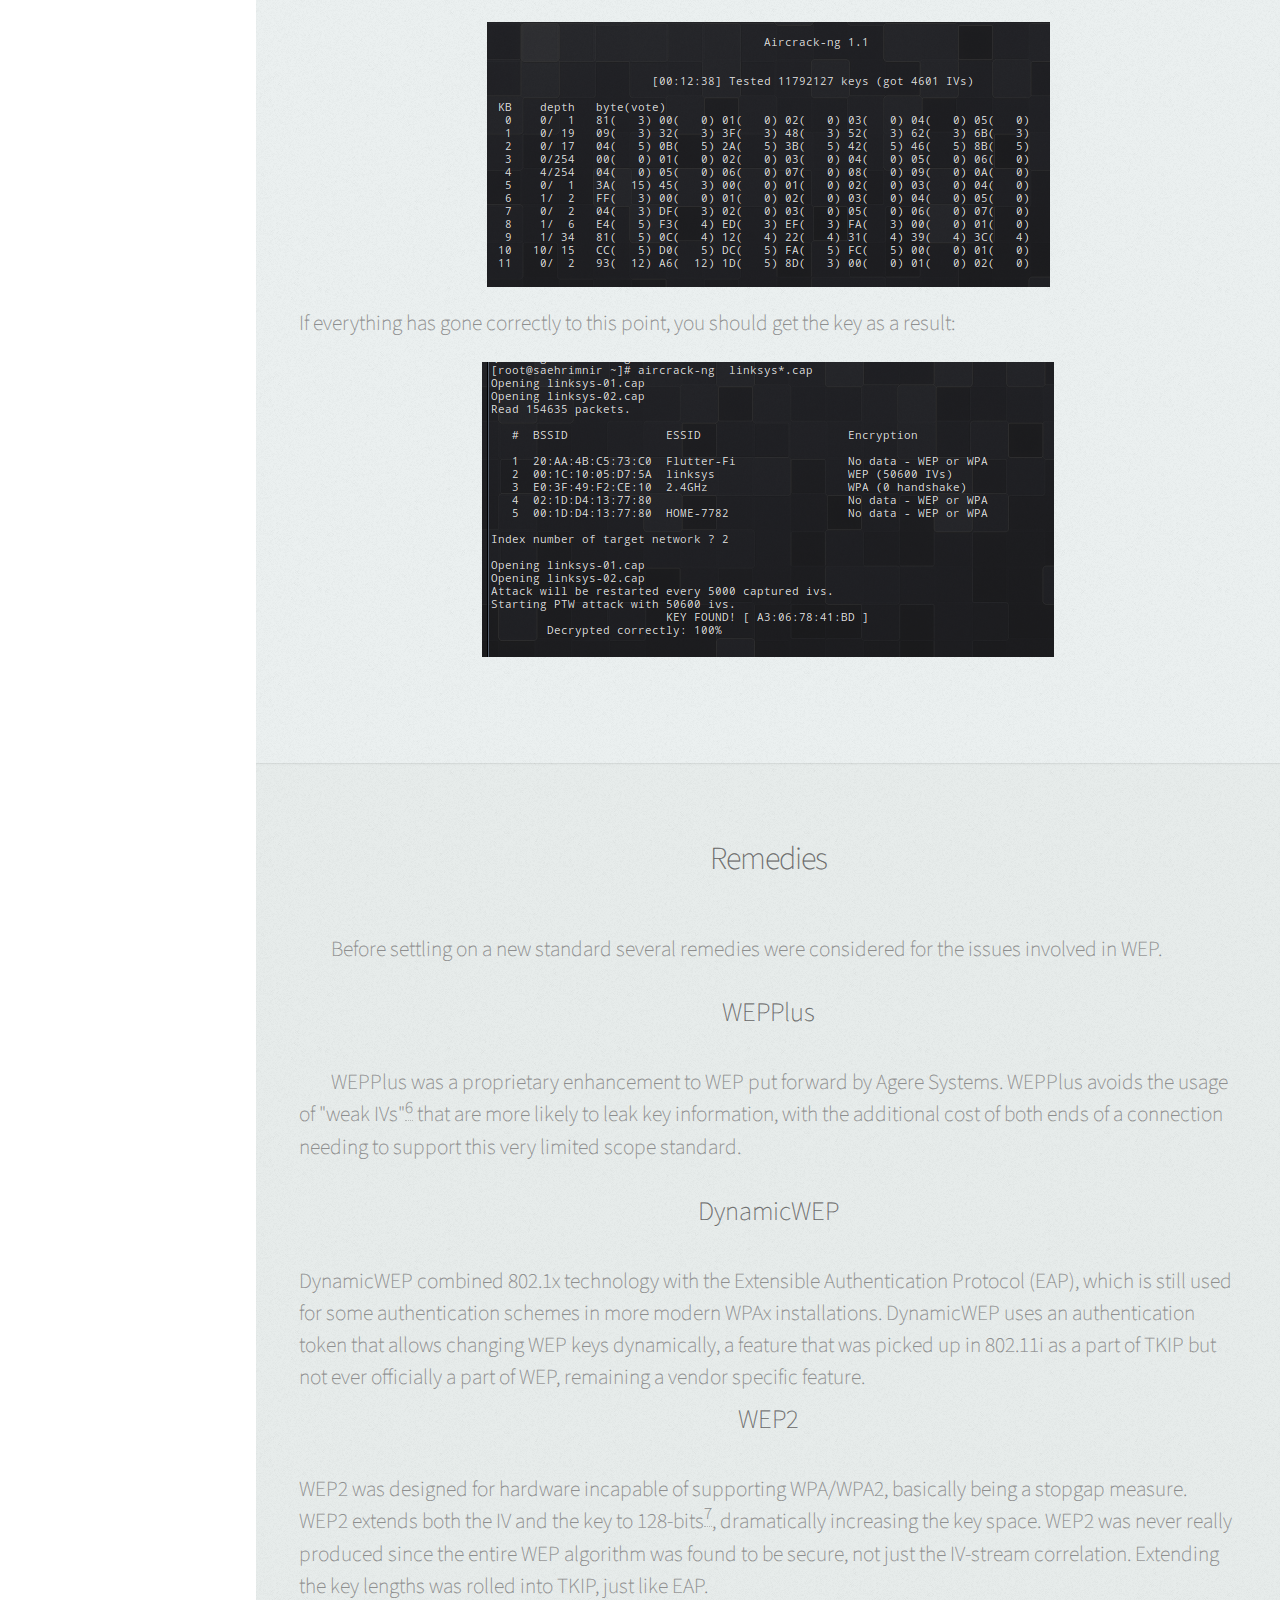
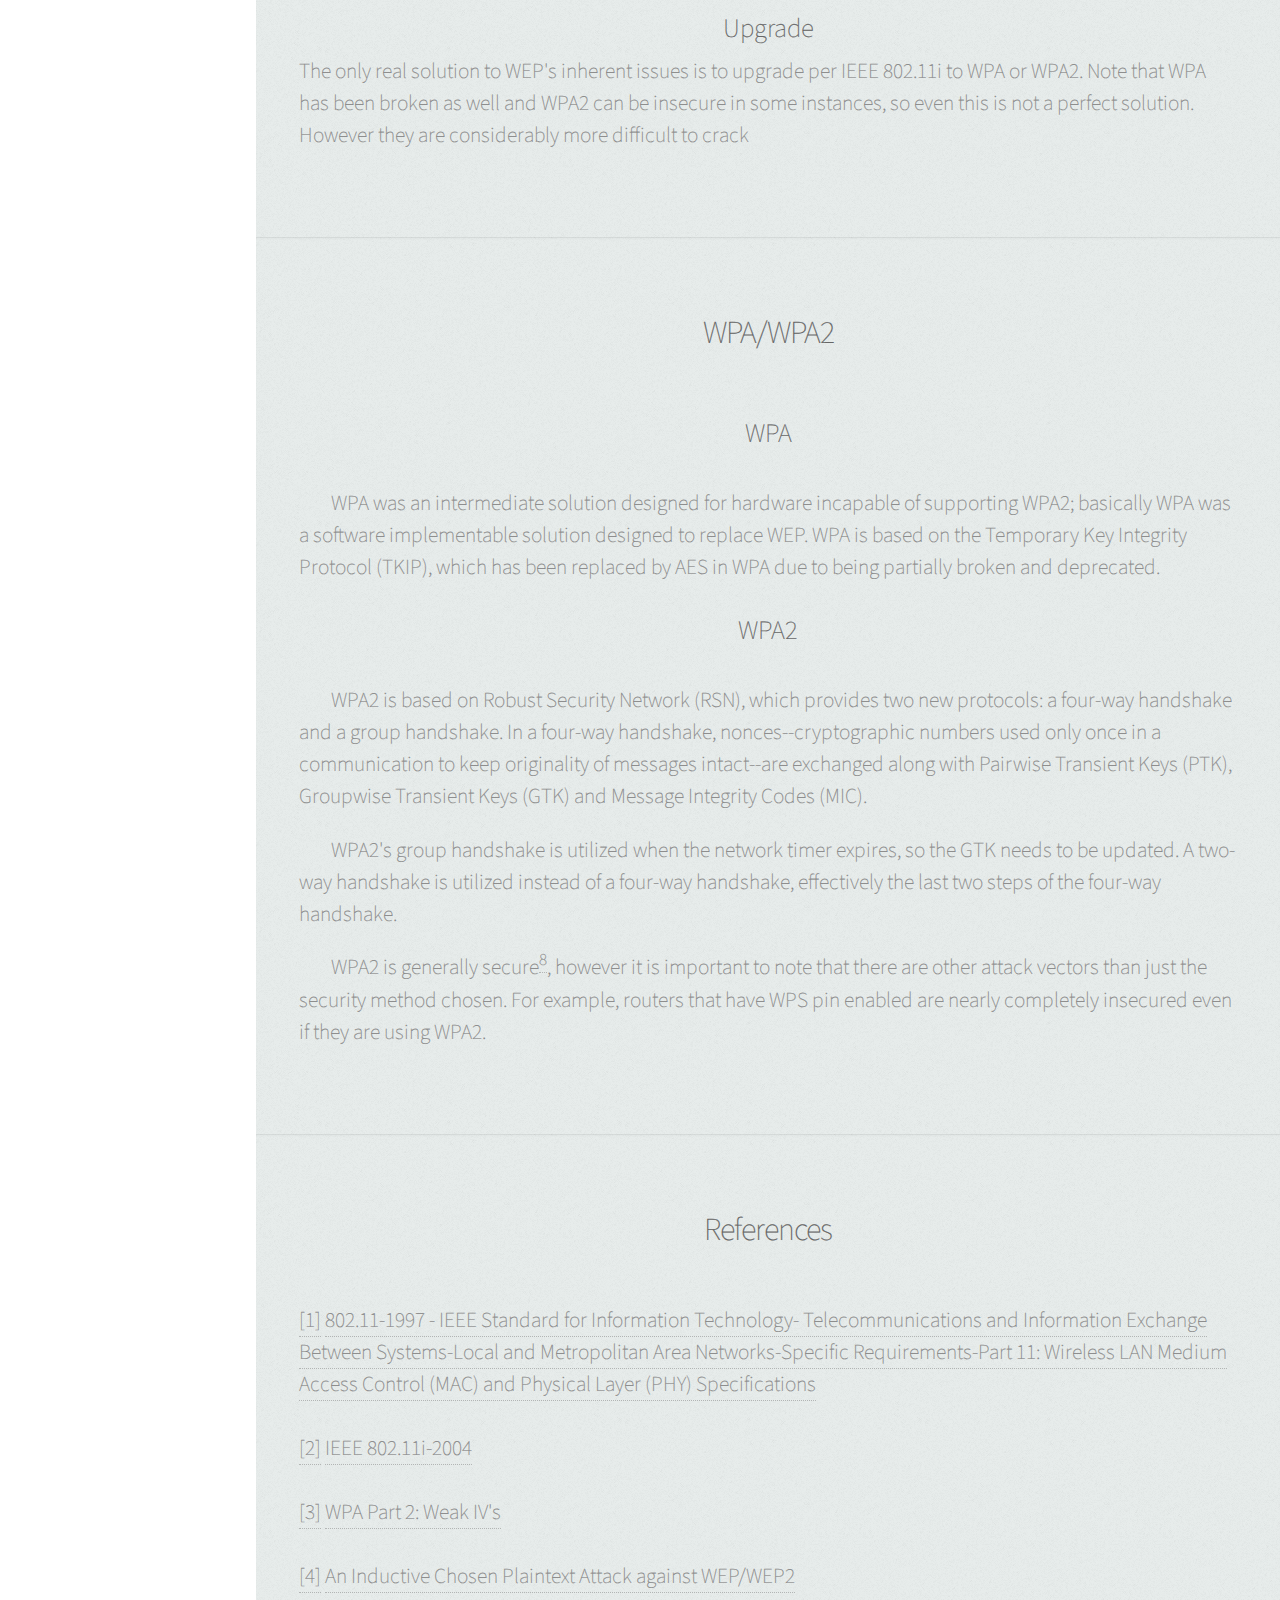
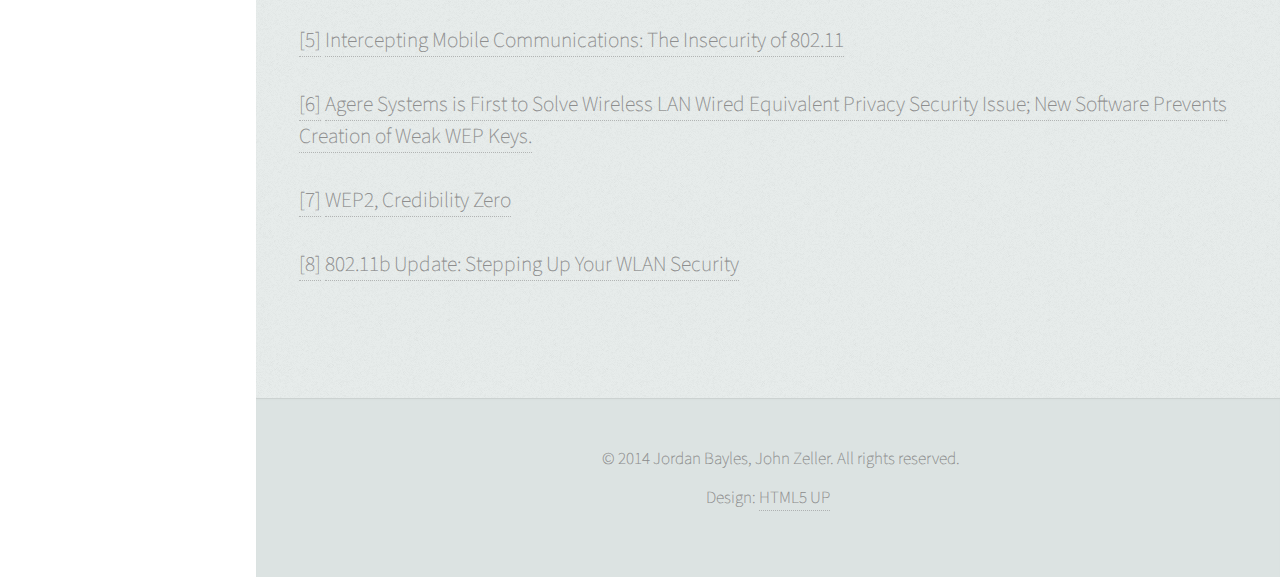
==== commit b7a32b23: "Added references" ====
--- a/project/writeup/index.html
+++ b/project/writeup/index.html
@@ -43,7 +43,7 @@
 						<div id="logo">
 							<span class="image avatar48"><img src="images/wifi.png" alt="" /></span>
 							<h1 id="title">Wired Equivalent Privacy<h1>
-              <span class="byline">Security Topics</span>
+              				<span class="byline">Security Topics</span>
 						</div>
 
 					<!-- Nav -->
@@ -115,9 +115,9 @@
 							</header>
 
 							<p>Wired Equivalent Privacy (WEP) was introduced in September 1999
-							as a part of the original IEEE 802.11 standard. The purpose
+							as a part of the original <a href="http://en.wikipedia.org/wiki/IEEE_802.11" target="_blank">IEEE 802.11</a> standard. The purpose
 							of WEP was to provide data confidentiality similar to existing
-							wired networks.
+							wired networks.<sup><a href="#ref-1">1</a></sup>
 
 							<h3>WEP-x origins</h3>
 
@@ -132,7 +132,7 @@
 							<p>In 2003, the Wi-Fi Alliance announced that WEP had been superceded
 							by Wi-Fi Protected Access (WPA). In 2004, IEEE 802.11i introduced
 							WPA2 and deprecated both WEP-40 and WEP-104, stating that they
-							"fail to meet their security goals."
+							"fail to meet their security goals."<sup><a href="#ref-2">2</a></sup>
 
 						</div>
 					</section>
@@ -145,7 +145,7 @@
 								<h2>Protocol</h2>
 							</header>
 
-							<p>The RC4 stream cipher is used by WEP for confidentiality, and the CRC-32 checksum provides data integrity. For context, a stream cipher is a symmetric key cipher where plaintext digits are combined with a pseudorandom cipher digit stream (known as a keystream) to produce the wanted ciphertext. RC4 is a commonly used stream cipher and is widely used in such protocols as Transport Layer Security (TLS).</p>
+							<p>The RC4 stream cipher is used by WEP for confidentiality<sup><a href="#ref-3">3</a></sup>, and the CRC-32 checksum provides data integrity<sup><a href="#ref-4">4</a></sup>. For context, a stream cipher is a symmetric key cipher where plaintext digits are combined with a pseudorandom cipher digit stream (known as a keystream) to produce the wanted ciphertext. RC4 is a commonly used stream cipher and is widely used in such protocols as Transport Layer Security (TLS).</p>
 
 							<span class="image centered">
 								<img style="width: 60%;" src="images/RC4.png" alt="">
@@ -156,7 +156,7 @@
 
 							<span class="image centered"><img src="images/Wep-crypt-alt.png" alt=""></span>
 
-							<p>WEP comes in 3 flavors, WEP-40, WEP-104 and WEP-128. Each has a 24-bit IV, which only gives 2<sup>24</sup> = 16,777,216 possibilities. By birthday bounds this allows for a 50% chance of finding the correct IV by only guessing 2<sup>12</sup> = 4,096 24-bit combinations. This very small IV became one of the largest achillies heels of WEP</p>
+							<p>WEP comes in 3 flavors, WEP-40, WEP-104 and WEP-128. Each has a 24-bit IV, which only gives 2<sup>24</sup> = 16,777,216 possibilities. With a <a href="http://en.wikipedia.org/wiki/Birthday_attack" target="_blank">birthday attack</a> this allows for a 50% chance of finding the correct IV by only guessing 1.1774 * &radic;<span style="text-decoration: overline">2<sup>24</sup></span> ≈ 4,823 24-bit combinations. This very small IV became one of the largest achillies heels of WEP</p>
 
 							<p>Standard 64-bit WEP (IEEE 802.11, or WEP-40), consists of the 24-bit IV concatenated with a 40-bit key, or 10 hexadecimal digits. Once the US government lifted export restrictions on cryptographic technologies, then WEP-104 was introduced with a 104-bit key, or 26 hexadecimal digits. In an attempt to add further security, some vendors provided WEP-232, with a 232-bit key, or 58 hexadecimal digits. All of these flavors however, all suffered from an equally short 24-bit IV.</p>
 
@@ -176,7 +176,7 @@
 
 							<span class="image centered"><img style="width: 80%;" src="images/sharedkey.png" alt=""></span>
 
-							<p>At the face of it, shared key authentication seems like the more secure approach. However, the contrary is true, shared key authentication is more secure, because the keystream can be derived in shared key authentication by eavesdropping and collecting challenge frames sent between the WLAN client and the AP. Shared key was eventually deprecated in favor of WPA/WPA2.</p>
+							<p>At the face of it, shared key authentication seems like the more secure approach. However, the contrary is true, shared key authentication is more secure, because the keystream can be derived in shared key authentication by eavesdropping and collecting challenge frames sent between the WLAN client and the AP<sup><a href="#ref-5">5</a></sup>. Shared key was eventually deprecated in favor of WPA/WPA2.</p>
 
 						</div>
 					</section>
@@ -348,7 +348,7 @@
 							<h3>WEPPlus</h3>
 
 							<p>WEPPlus was a proprietary enhancement to WEP put forward by
-							Agere Systems. WEPPlus avoids the usage of "weak IVs" that
+							Agere Systems. WEPPlus avoids the usage of "weak IVs"<sup><a href="#ref-6">6</a></sup> that
 							are more likely to leak key information, with the additional
 							cost of both ends of a connection needing to support this
 							very limited scope standard.
@@ -365,7 +365,7 @@
 							<h3>WEP2</h3>
 							WEP2 was designed for hardware incapable of supporting WPA/WPA2,
 							basically being a stopgap measure. WEP2 extends both the IV
-							and the key to 128-bits, dramatically increasing the key
+							and the key to 128-bits<sup><a href="#ref-7">7</a></sup>, dramatically increasing the key
 							space. WEP2 was never really produced since the entire
 							WEP algorithm was found to be secure, not just the IV-stream
 							correlation. Extending the key lengths was rolled into TKIP,
@@ -412,11 +412,37 @@
 							is utilized instead of a four-way handshake, effectively
 							the last two steps of the four-way handshake.
 
-							<p> WPA2 is generally secure, however it is important to note
+							<p> WPA2 is generally secure<sup><a href="#ref-8">8</a></sup>, however it is important to note
 							that there are other attack vectors than just the security
 							method chosen. For example, routers that have WPS pin enabled
 							are nearly completely insecured even if they are using
 							WPA2.
+
+						</div>
+					</section>
+
+					<section id="references" class="five">
+						<div class="container">
+
+							<header>
+								<h2>References</h2>
+							</header>
+
+							<a name="ref-1">[1]</a> <a href="http://ieeexplore.ieee.org/xpl/articleDetails.jsp?reload=true&arnumber=654749&isnumber=14251&punumber=5258&k2dockey=654749@ieeestds&query=%28802.11+1997%29%3Cin%3Emetadata&pos=0" target="_blank">802.11-1997  -  IEEE Standard for Information Technology- Telecommunications and Information Exchange Between Systems-Local and Metropolitan Area Networks-Specific Requirements-Part 11: Wireless LAN Medium Access Control (MAC) and Physical Layer (PHY) Specifications</a><br><br>
+
+							<a name="ref-2">[2]</a> <a href="http://standards.ieee.org/getieee802/download/802.11i-2004.pdf" target="_blank">IEEE 802.11i-2004</a><br><br>
+
+							<a name="ref-3">[3]</a> <a href="http://www.informit.com/guides/content.aspx?g=security&seqNum=85" target="_blank">WPA Part 2: Weak IV's</a><br><br>
+
+							<a name="ref-4">[4]</a> <a href="http://www.cs.umd.edu/~waa/attack/v3dcmnt.htm" target="_blank">An Inductive Chosen Plaintext Attack against WEP/WEP2</a><br><br>
+
+							<a name="ref-5">[5]</a> <a href="http://www.isaac.cs.berkeley.edu/isaac/mobicom.pdf" target="_blank">Intercepting Mobile Communications: The Insecurity of 802.11</a><br><br>
+
+							<a name="ref-6">[6]</a> <a href="http://www.thefreelibrary.com/Agere+Systems+is+First+to+Solve+Wireless+LAN+Wired+Equivalent+Privacy...-a079954213" target="_blank">Agere Systems is First to Solve Wireless LAN Wired Equivalent Privacy Security Issue; New Software Prevents Creation of Weak WEP Keys.</a><br><br>
+
+							<a name="ref-7">[7]</a> <a href="http://www.starkrealities.com/wireless003.html" target="_blank">WEP2, Credibility Zero</a><br><br>
+
+							<a name="ref-8">[8]</a> <a href="http://www.networkmagazineindia.com/200112/focus3.htm" target="_blank">802.11b Update: Stepping Up Your WLAN Security</a><br><br>
 
 						</div>
 					</section>
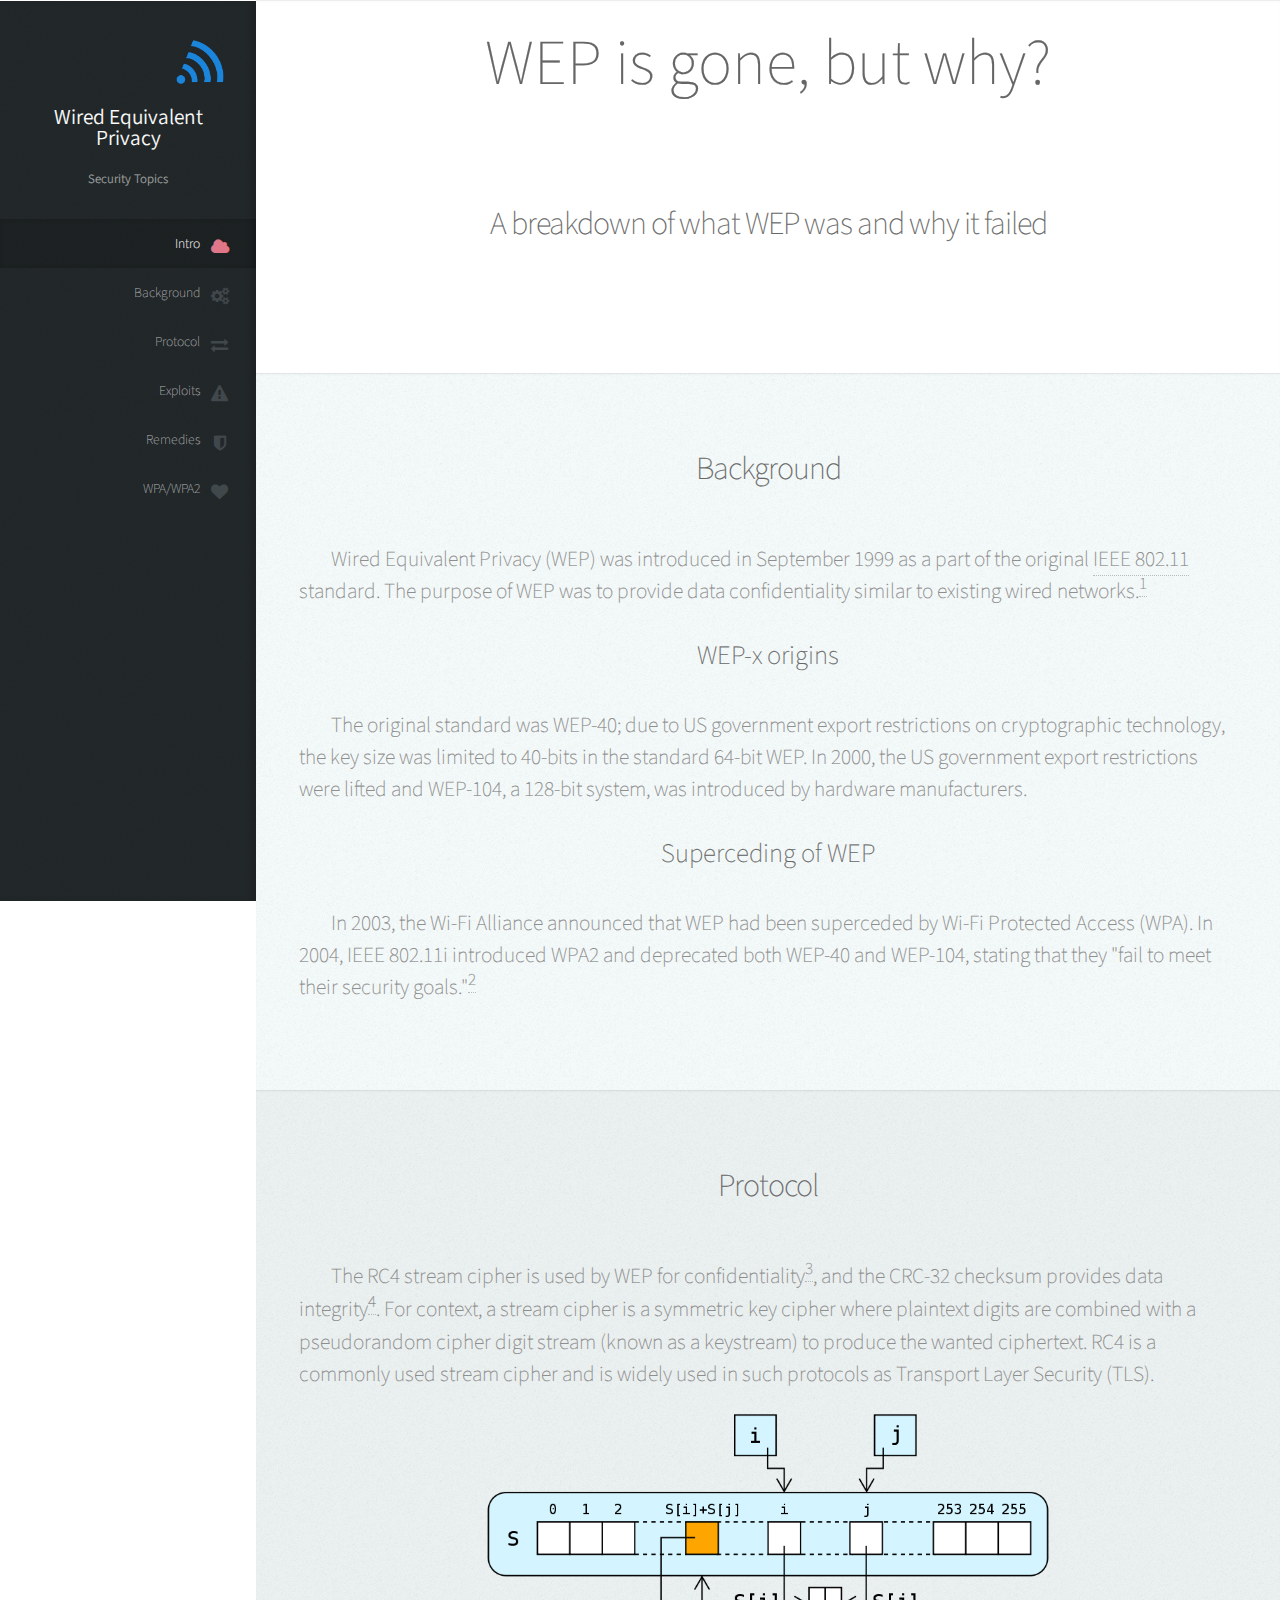
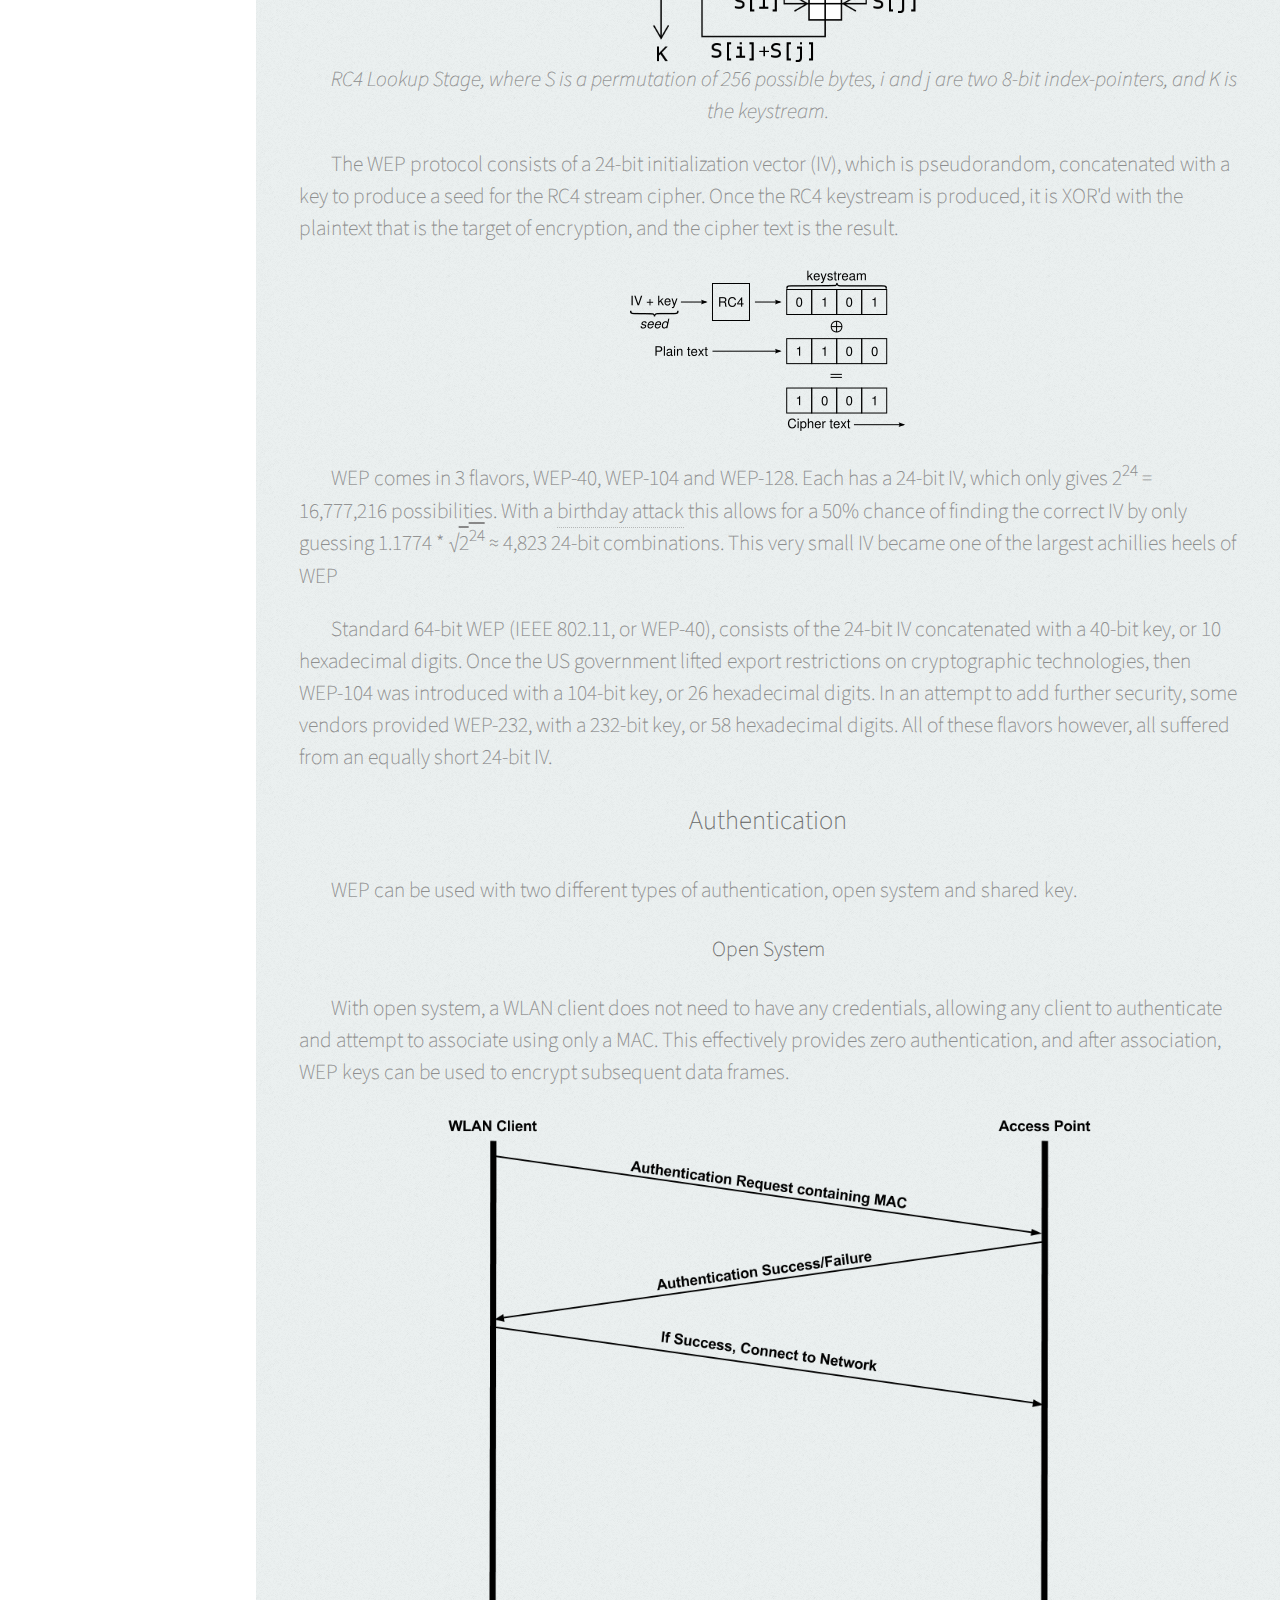
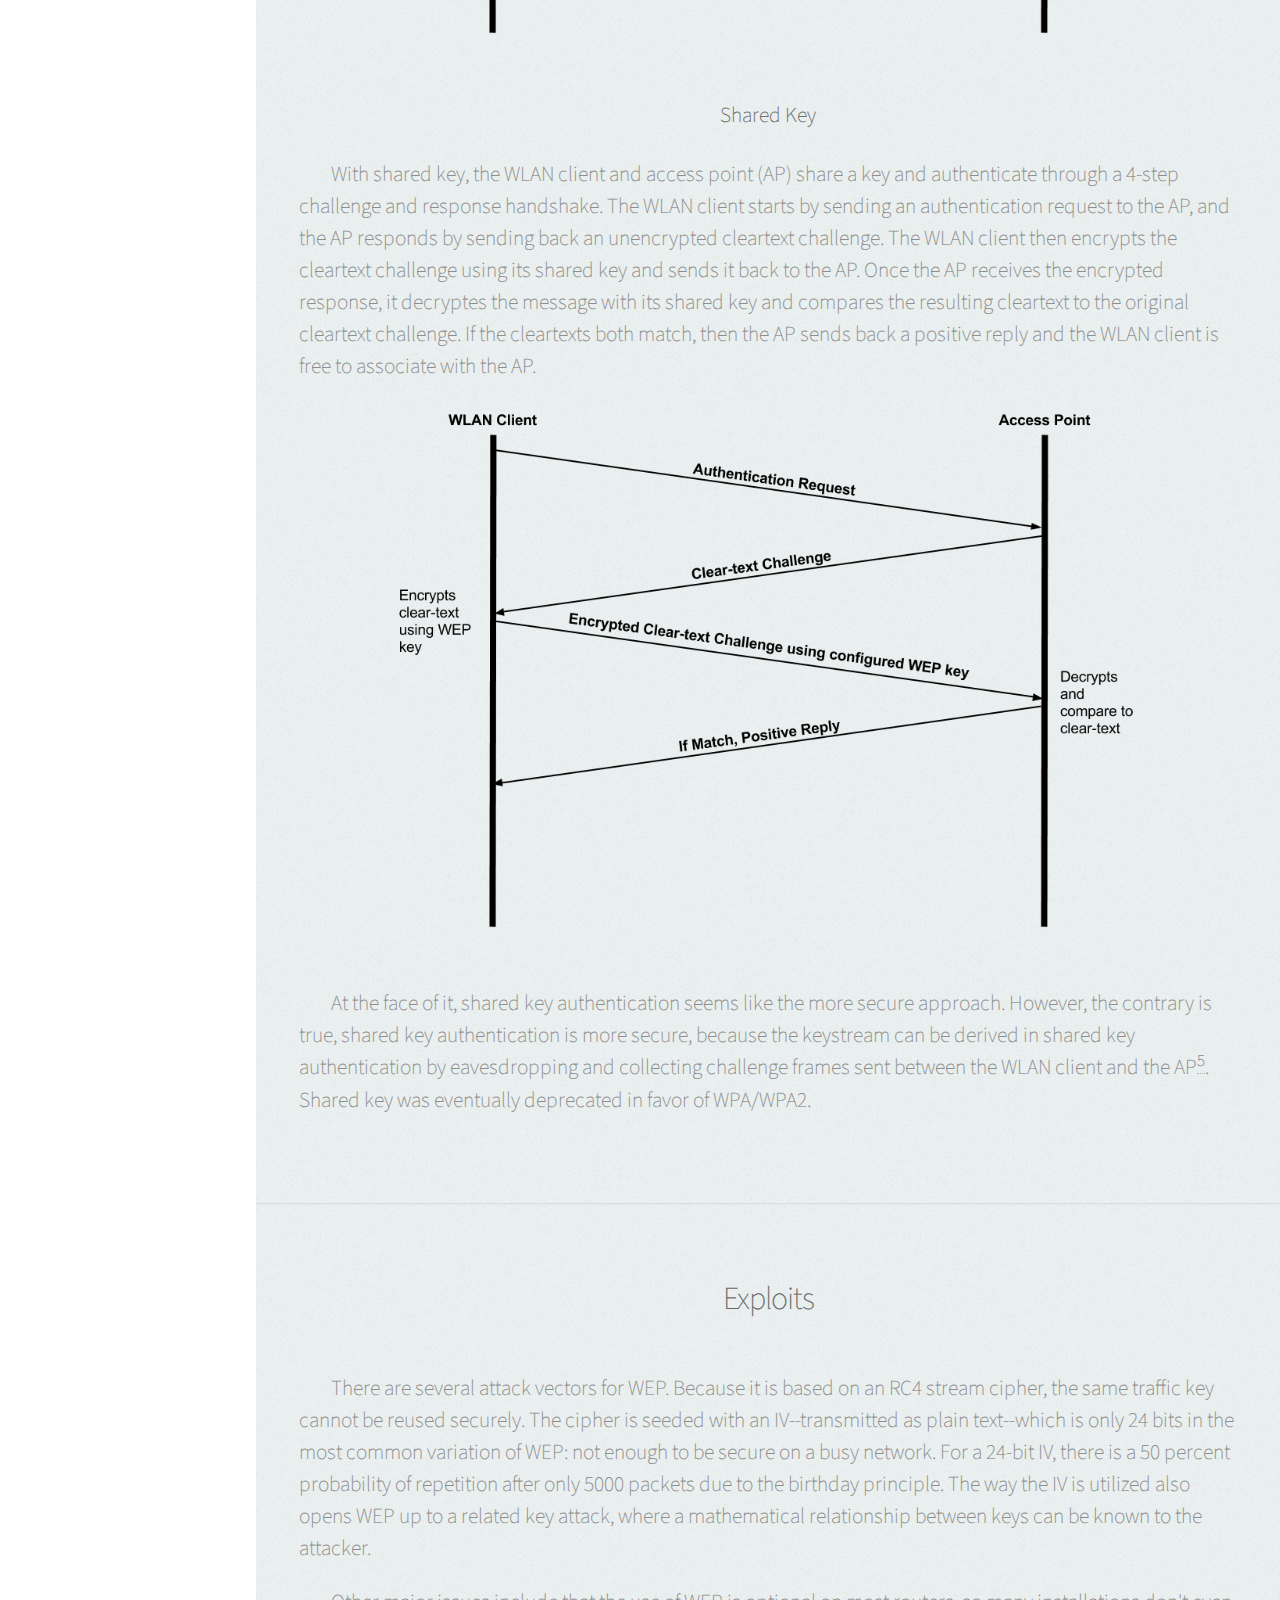
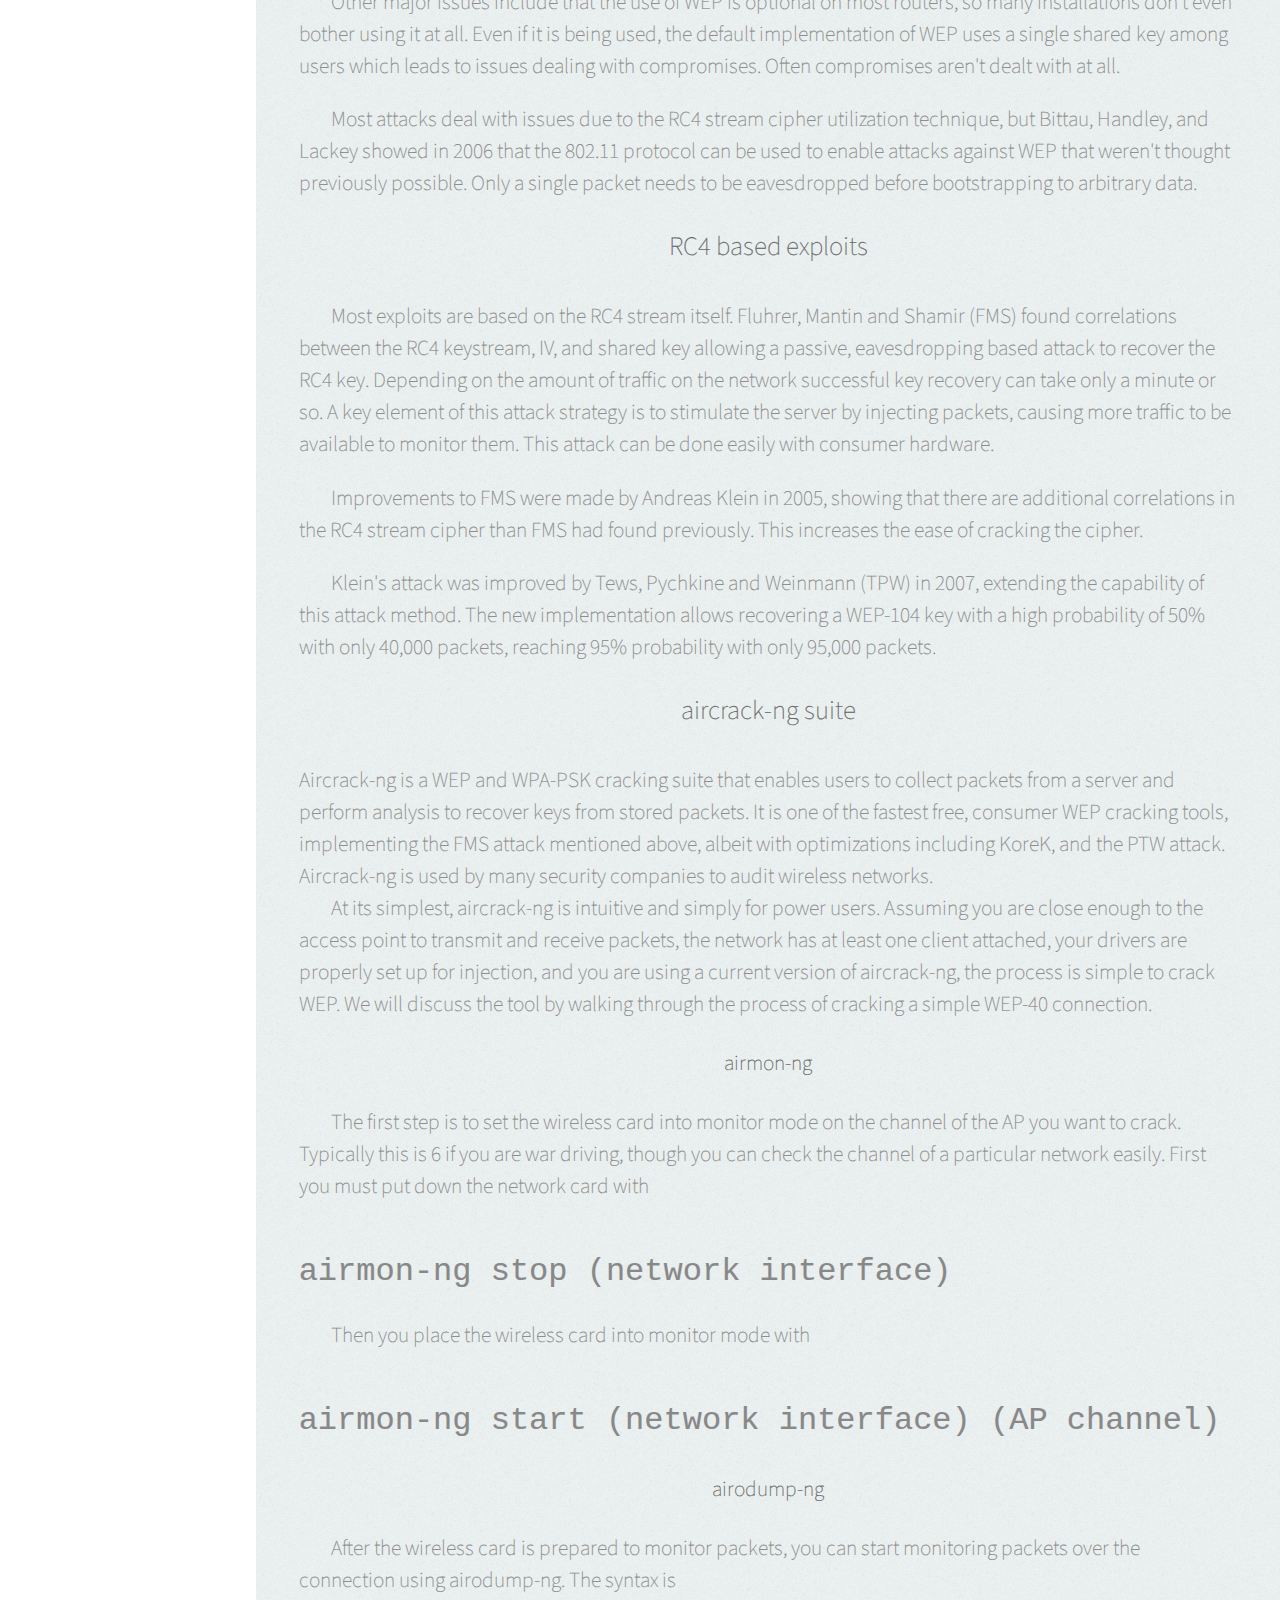
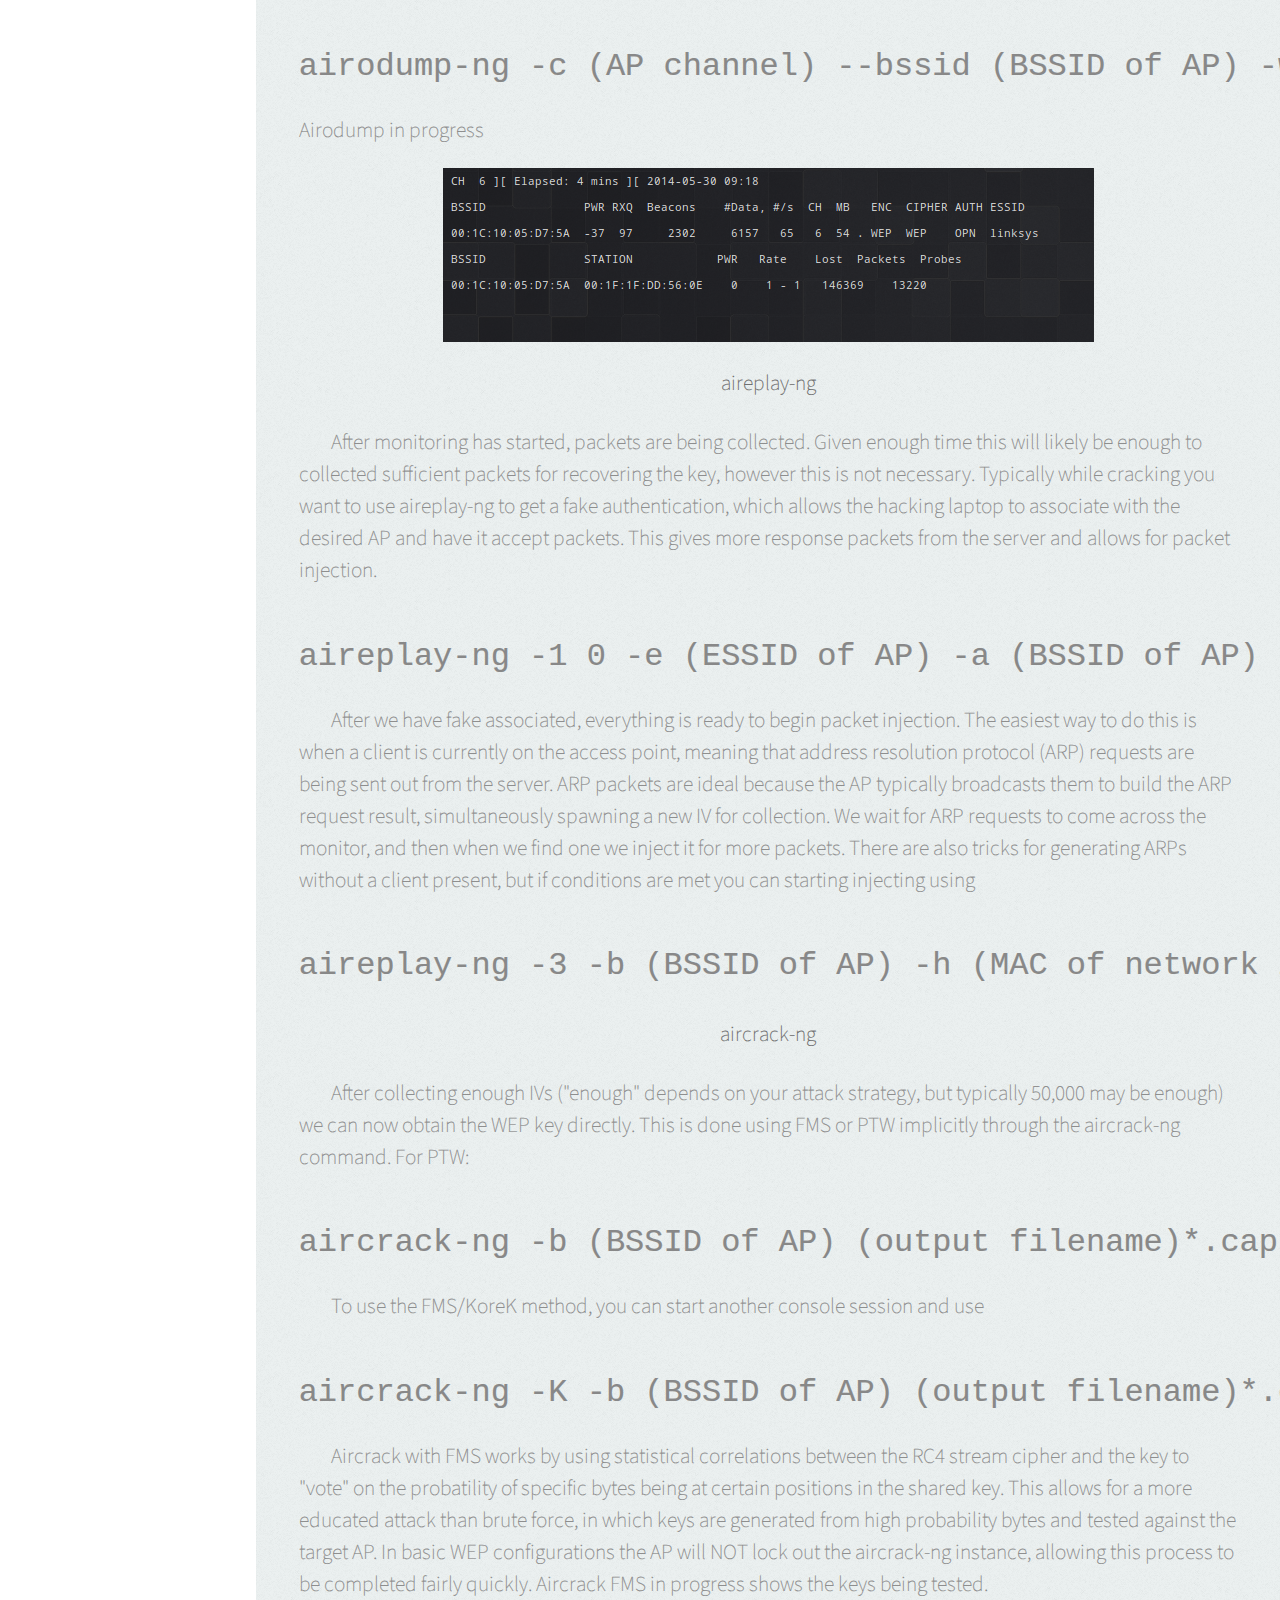
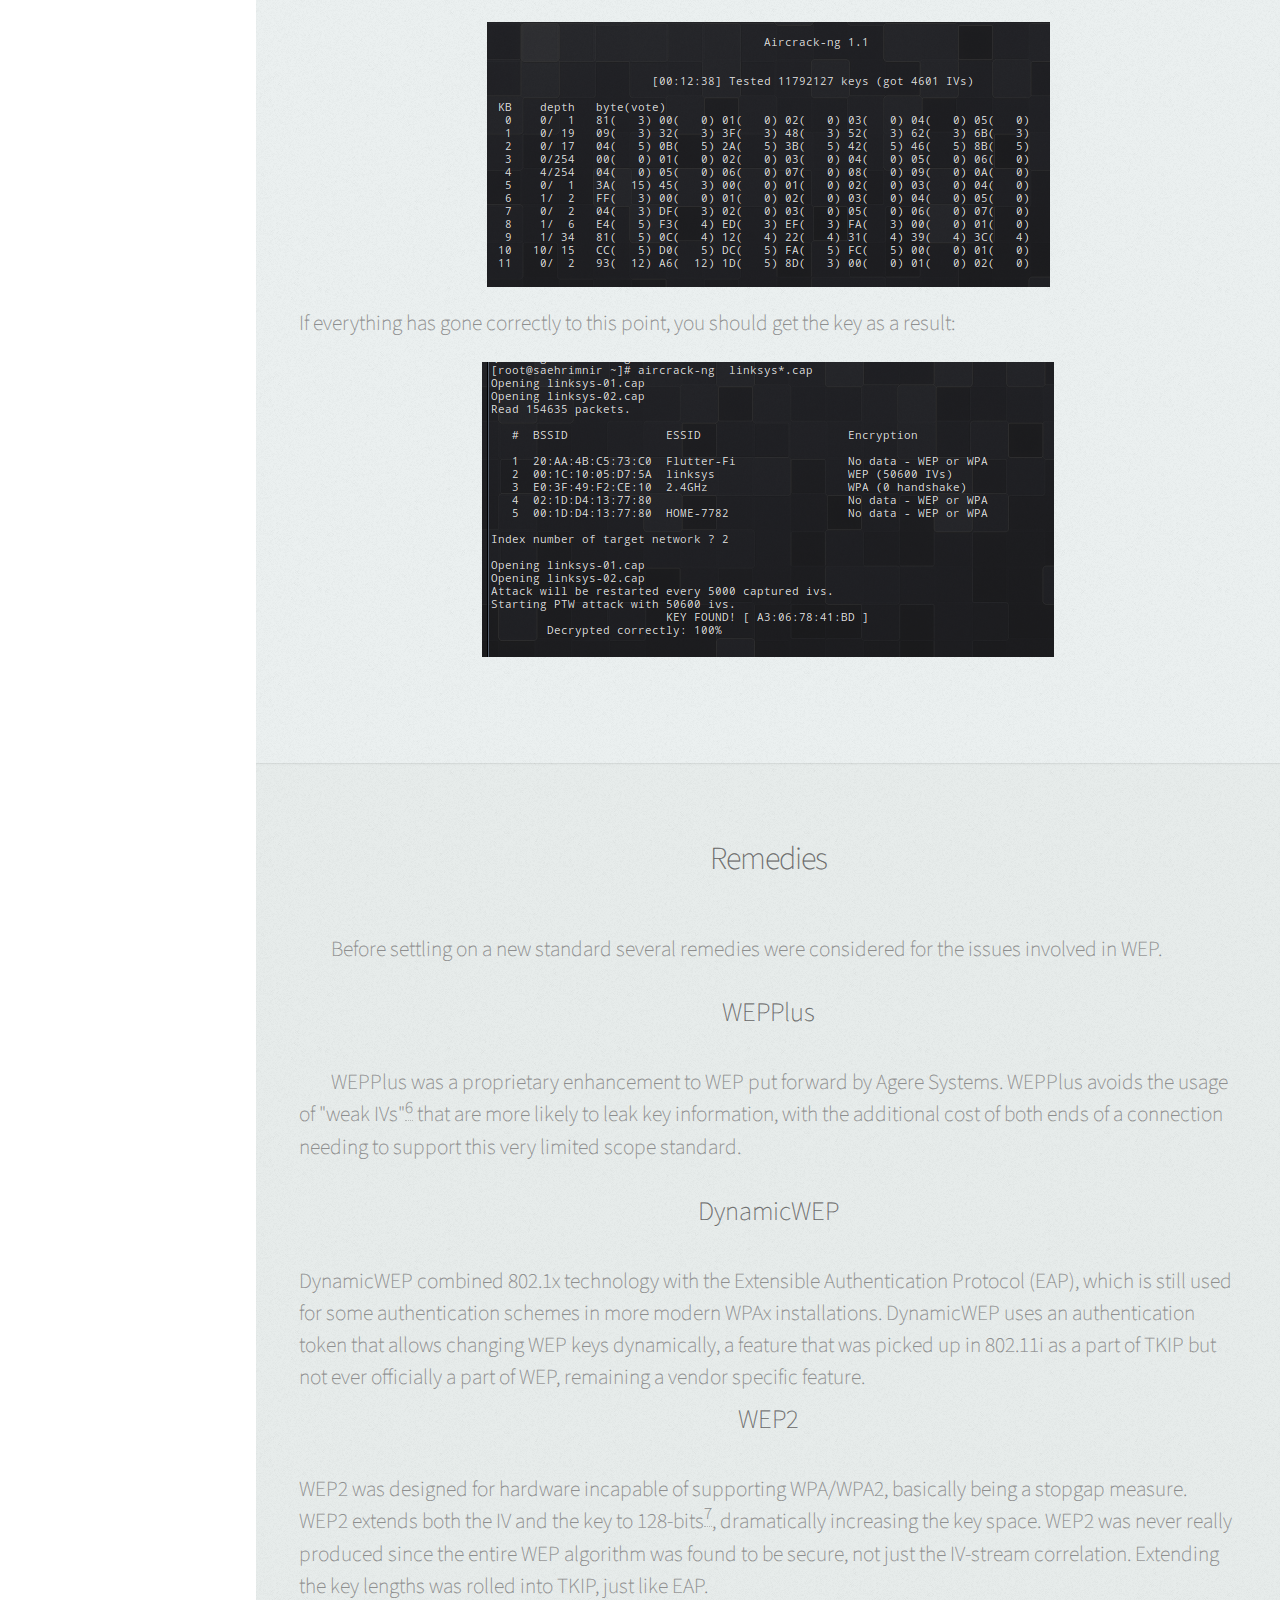
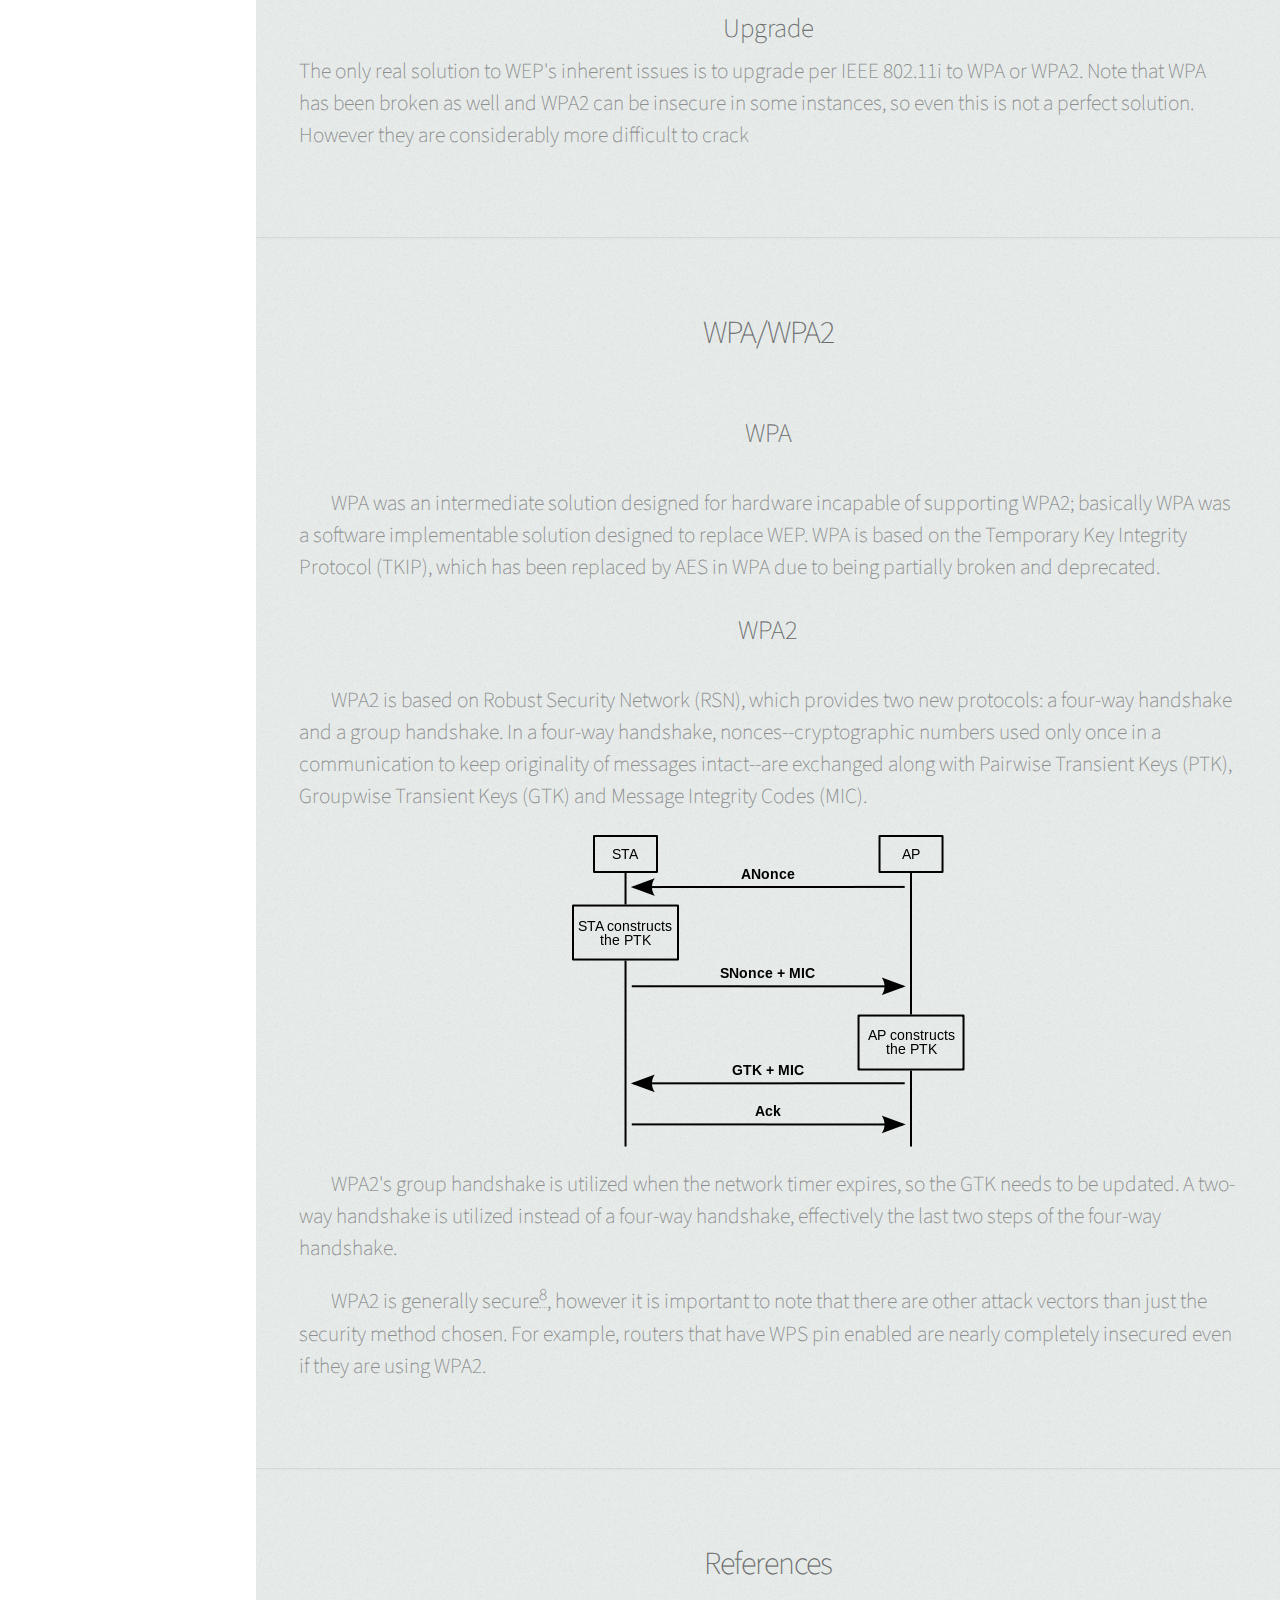
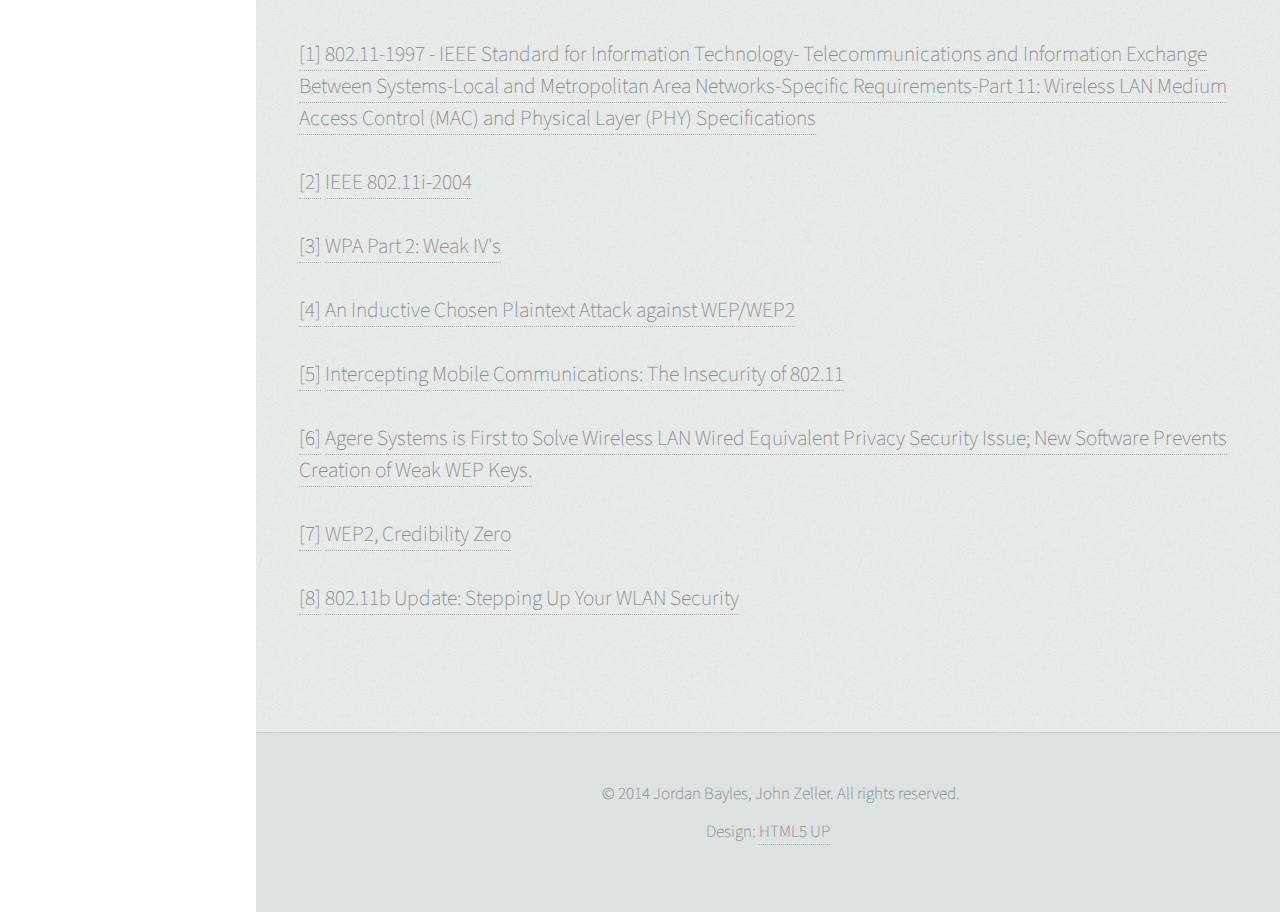
==== commit 97ab0b7c: "Added 4-way handshake" ====
--- a/project/writeup/index.html
+++ b/project/writeup/index.html
@@ -405,7 +405,7 @@
 							(PTK), Groupwise Transient Keys (GTK) and Message Integrity
 							Codes (MIC).
 
-							<!-- TODO insert graphic here -->
+							<span class="image centered"><img src="images/4-way-handshake.png" alt=""></span>
 
 							<p>WPA2's group handshake is utilized when the network timer
 							expires, so the GTK needs to be updated. A two-way handshake
